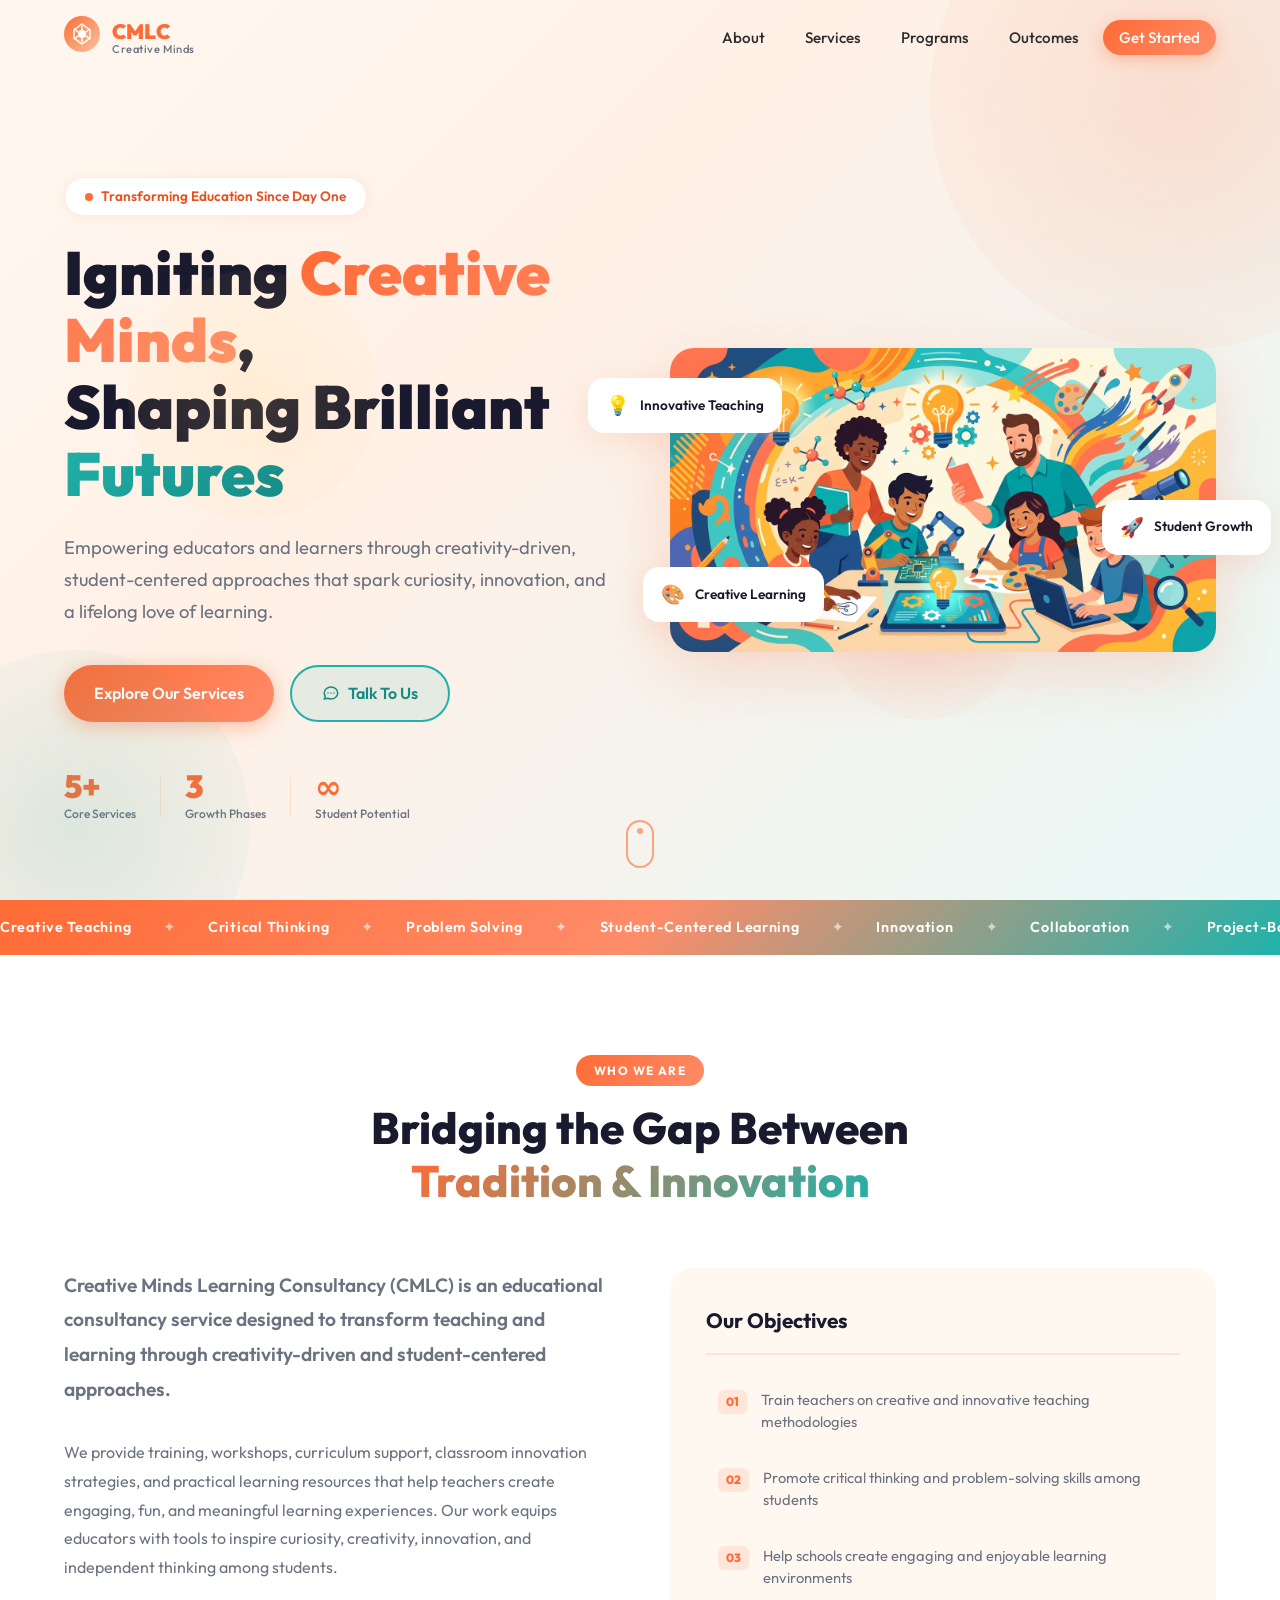
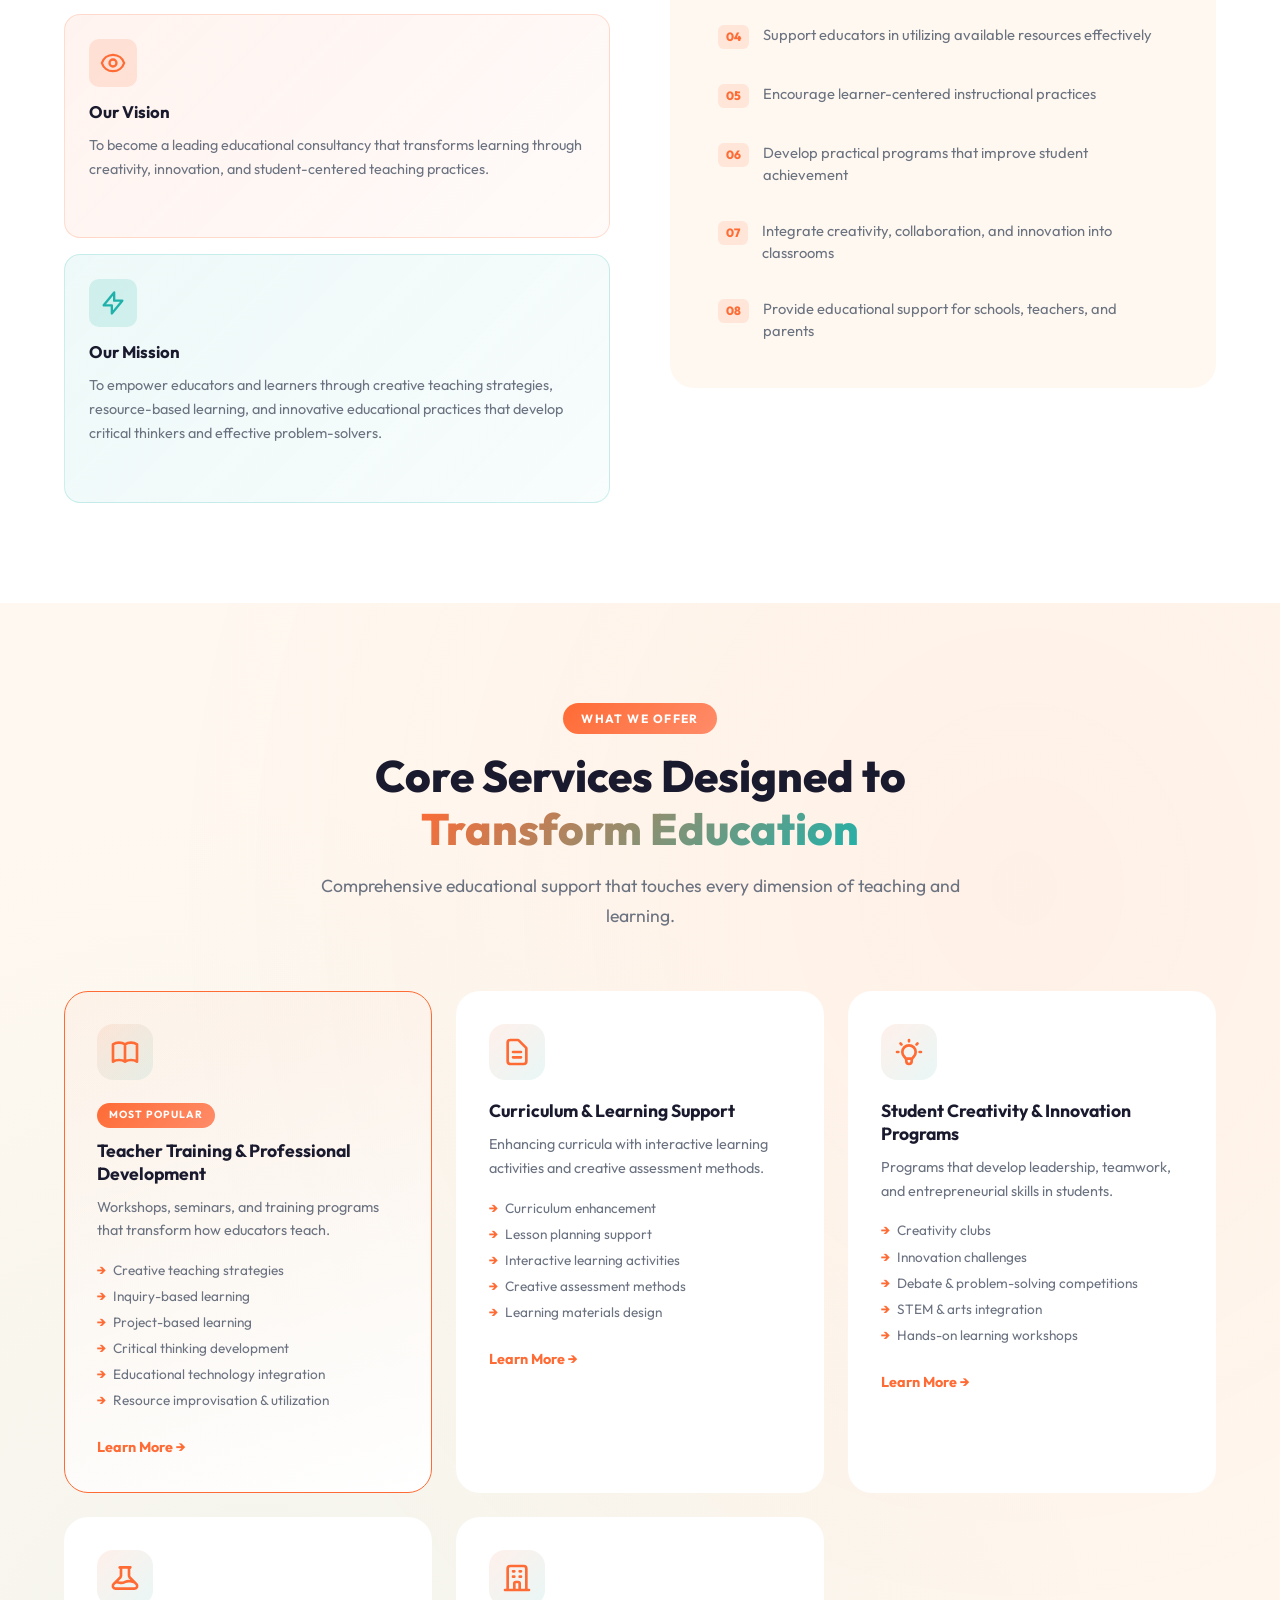
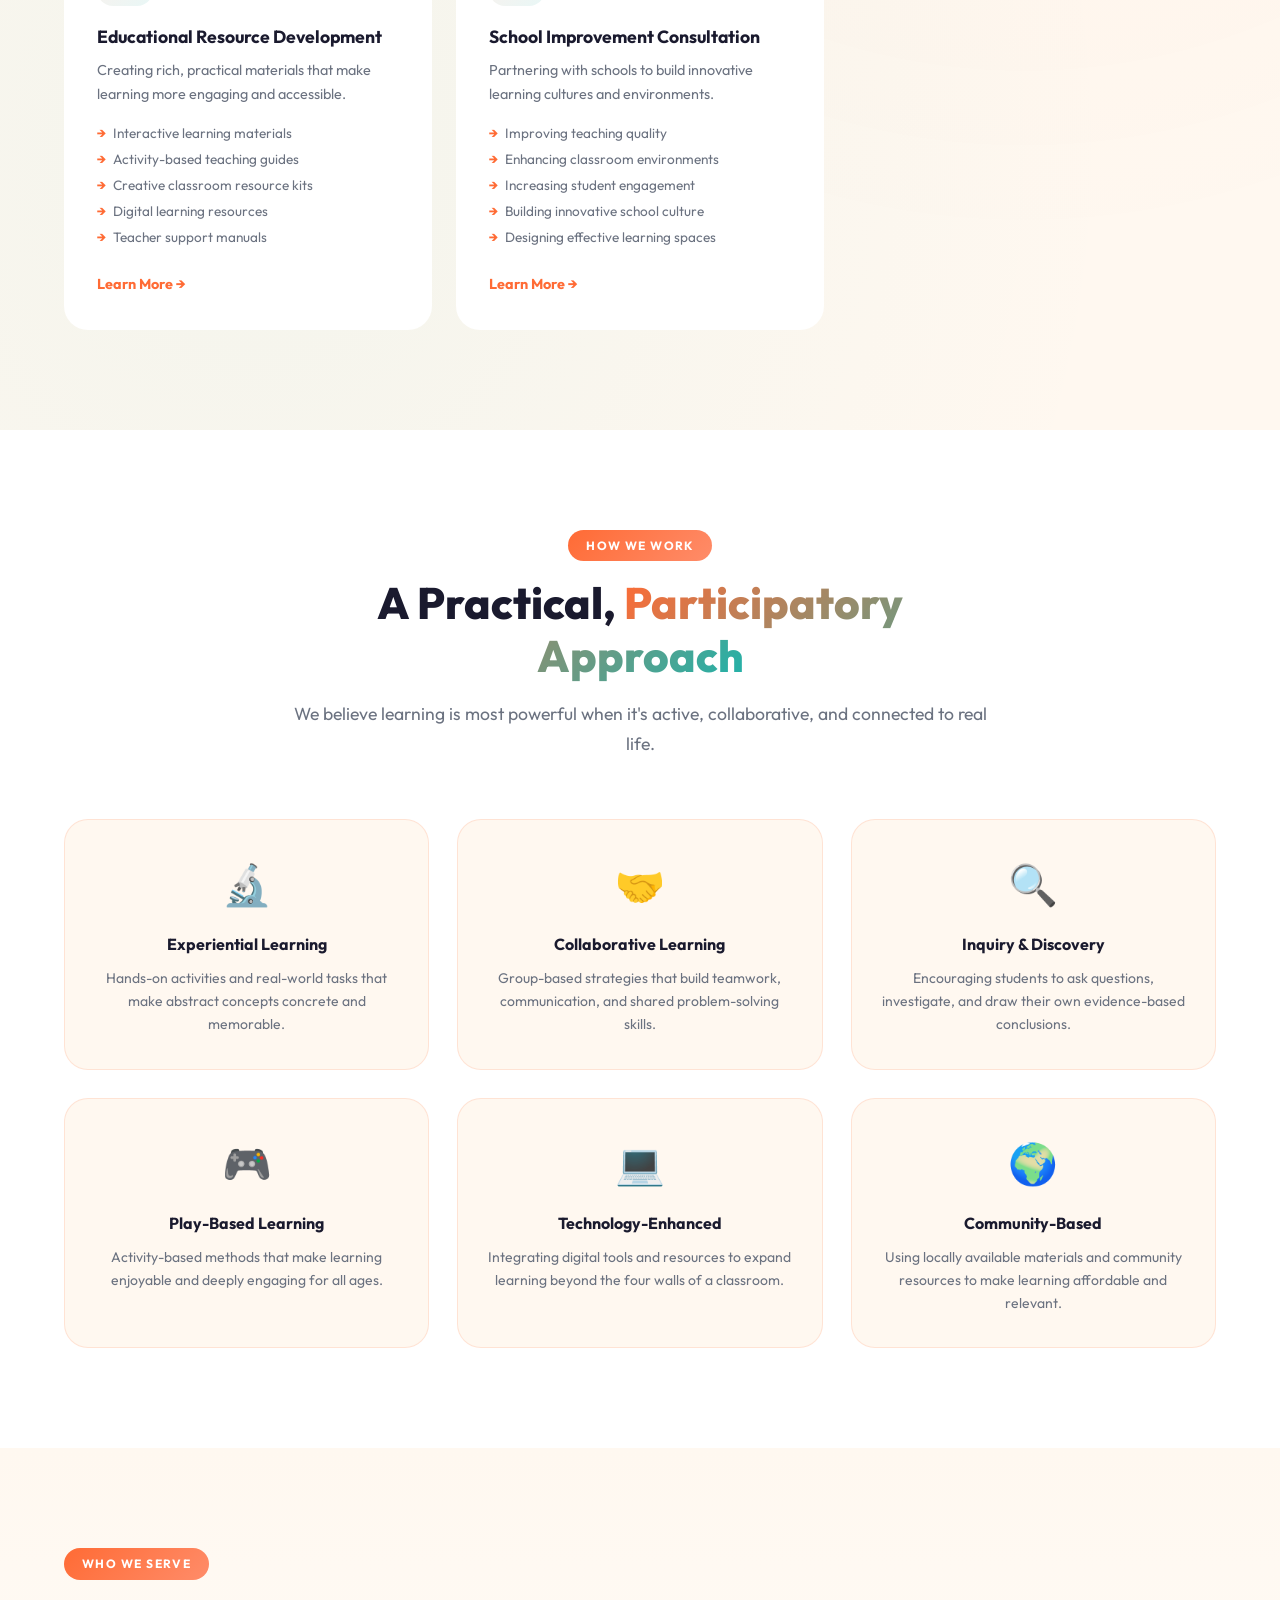
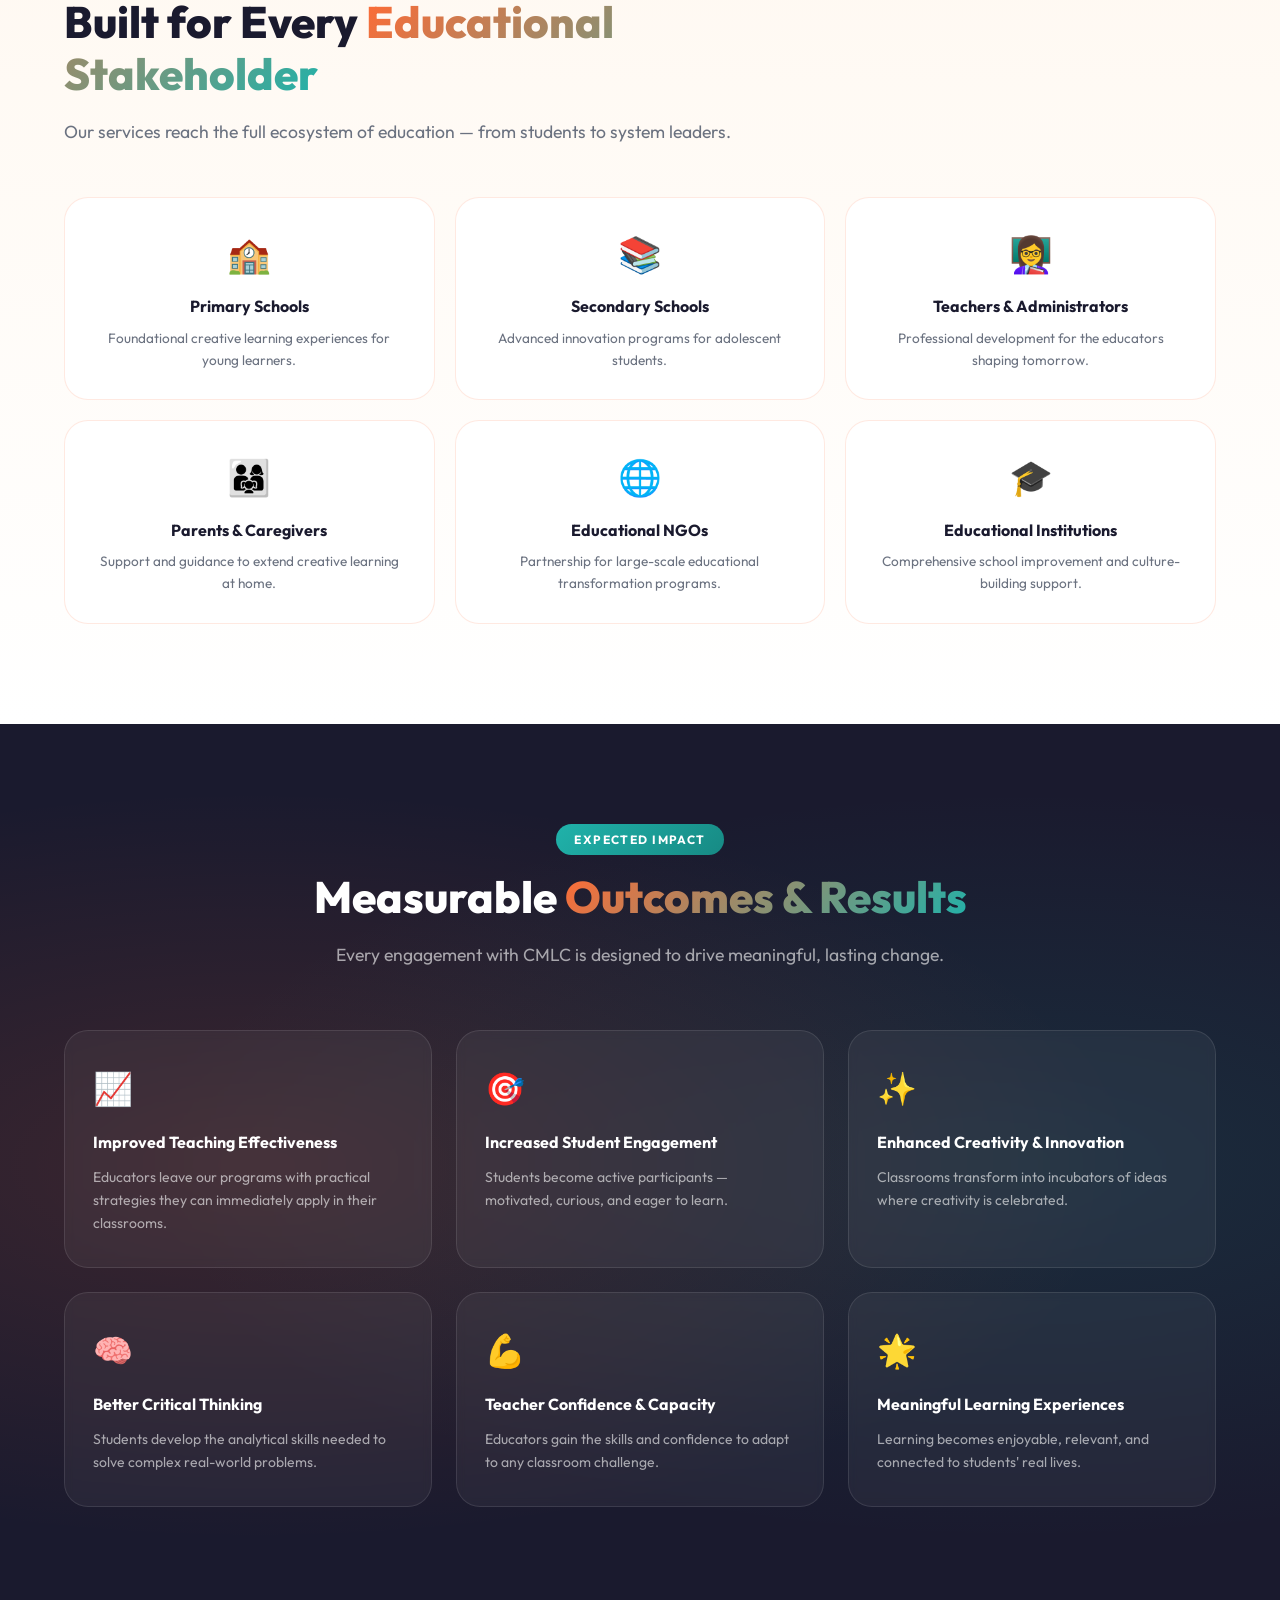
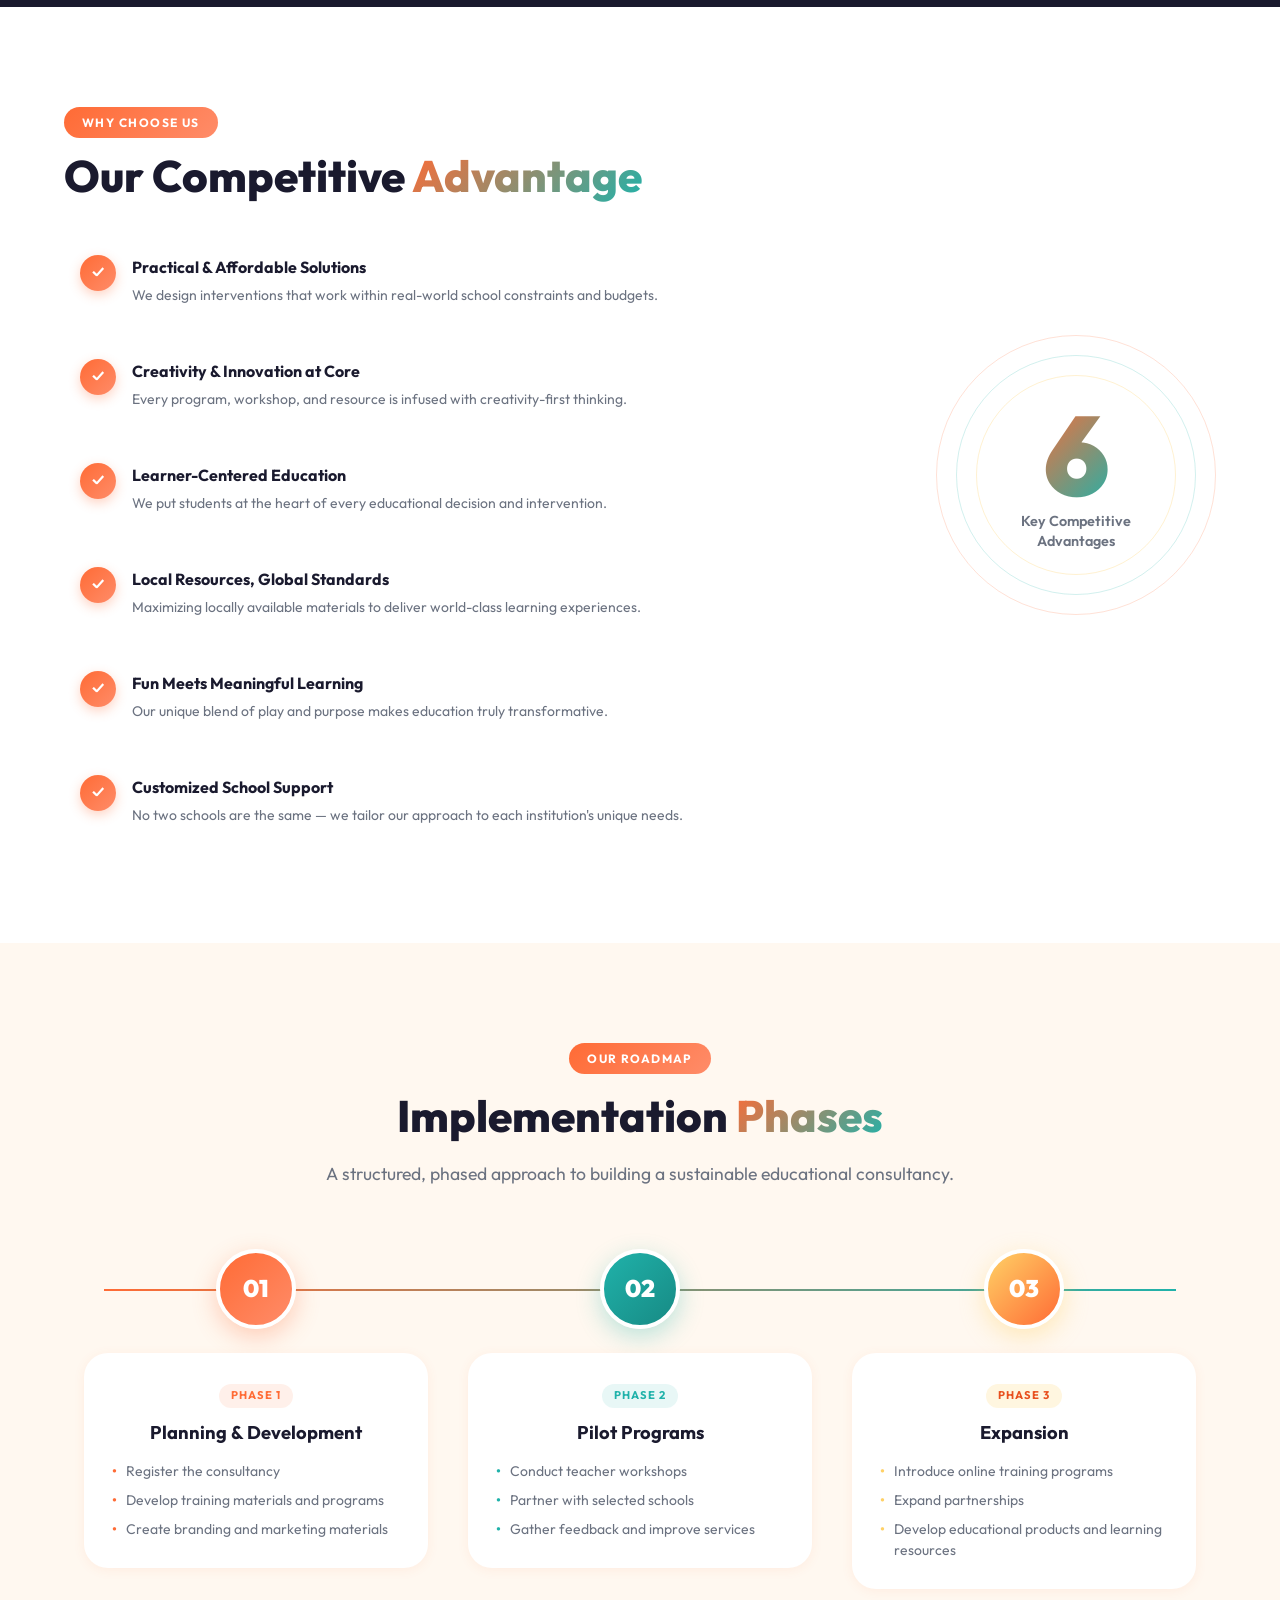
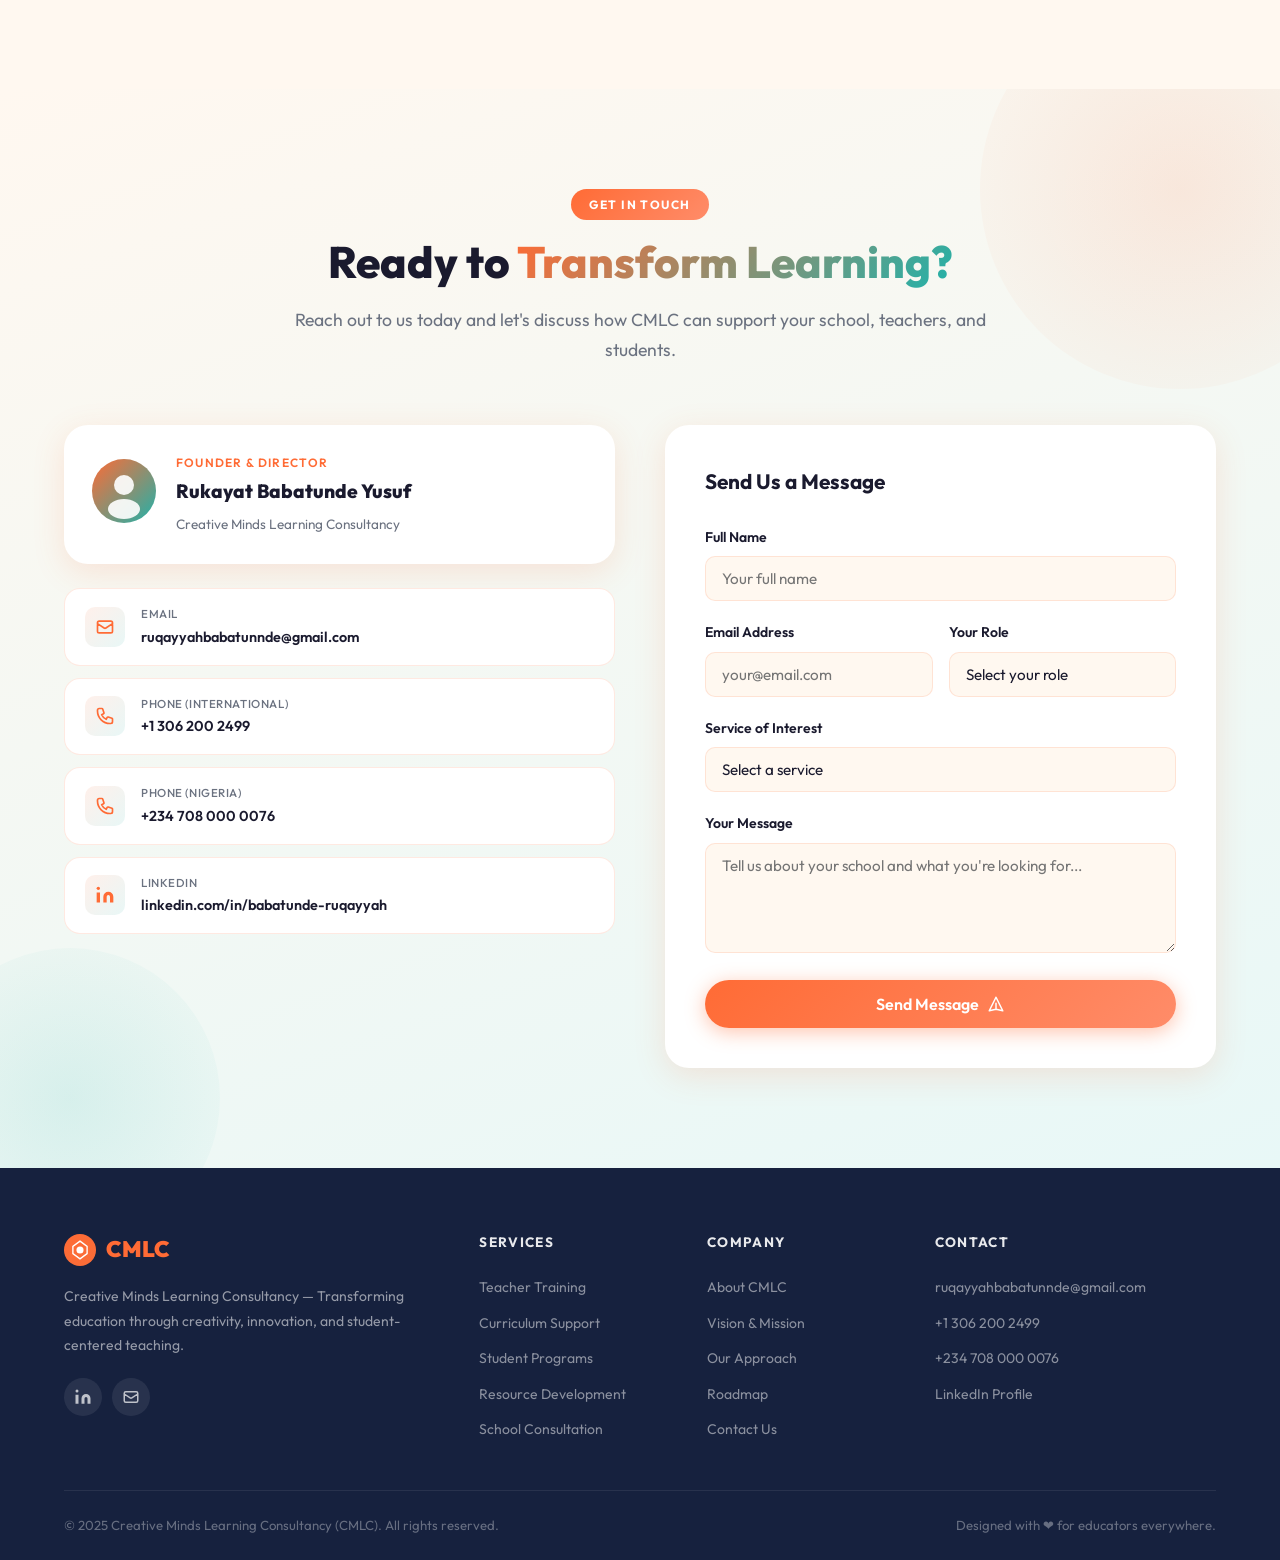
==== index.html @ 27700c98 "Initial commit: Creative Minds Learning Consultancy (CMLC) website - Full responsive HTML/CSS/JS web" ====
<!DOCTYPE html>
<html lang="en">
<head>
  <meta charset="UTF-8" />
  <meta name="viewport" content="width=device-width, initial-scale=1.0" />
  <title>Creative Minds Learning Consultancy | Transforming Education Through Creativity</title>
  <meta name="description" content="Creative Minds Learning Consultancy (CMLC) empowers educators and learners through creative teaching strategies, resource-based learning, and innovative educational practices." />
  <link rel="preconnect" href="https://fonts.googleapis.com" />
  <link rel="preconnect" href="https://fonts.gstatic.com" crossorigin />
  <link href="https://fonts.googleapis.com/css2?family=Outfit:wght@300;400;500;600;700;800;900&family=Playfair+Display:ital,wght@0,700;1,700&display=swap" rel="stylesheet" />
  <link rel="stylesheet" href="style.css" />
</head>
<body>

  <!-- ── NAVBAR ── -->
  <nav class="navbar" id="navbar">
    <div class="nav-container">
      <a href="#home" class="nav-logo" id="nav-logo-link">
        <div class="logo-icon">
          <svg width="36" height="36" viewBox="0 0 36 36" fill="none" xmlns="http://www.w3.org/2000/svg">
            <circle cx="18" cy="18" r="18" fill="url(#logoGrad)"/>
            <path d="M18 8 L26 14 L26 22 L18 28 L10 22 L10 14 Z" fill="none" stroke="white" stroke-width="1.5"/>
            <circle cx="18" cy="18" r="4" fill="white"/>
            <path d="M18 14 L18 10" stroke="white" stroke-width="1.5" stroke-linecap="round"/>
            <path d="M22 16 L25.5 13" stroke="white" stroke-width="1.5" stroke-linecap="round"/>
            <path d="M22 20 L25.5 23" stroke="white" stroke-width="1.5" stroke-linecap="round"/>
            <path d="M18 22 L18 26" stroke="white" stroke-width="1.5" stroke-linecap="round"/>
            <path d="M14 20 L10.5 23" stroke="white" stroke-width="1.5" stroke-linecap="round"/>
            <path d="M14 16 L10.5 13" stroke="white" stroke-width="1.5" stroke-linecap="round"/>
            <defs>
              <linearGradient id="logoGrad" x1="0" y1="0" x2="36" y2="36" gradientUnits="userSpaceOnUse">
                <stop stop-color="#FF6B35"/>
                <stop offset="1" stop-color="#F7C59F"/>
              </linearGradient>
            </defs>
          </svg>
        </div>
        <div class="logo-text">
          <span class="logo-main">CMLC</span>
          <span class="logo-sub">Creative Minds</span>
        </div>
      </a>
      <ul class="nav-links" id="nav-links">
        <li><a href="#about" class="nav-link">About</a></li>
        <li><a href="#services" class="nav-link">Services</a></li>
        <li><a href="#programs" class="nav-link">Programs</a></li>
        <li><a href="#outcomes" class="nav-link">Outcomes</a></li>
        <li><a href="#contact" class="nav-link nav-cta">Get Started</a></li>
      </ul>
      <button class="hamburger" id="hamburger" aria-label="Toggle menu">
        <span></span><span></span><span></span>
      </button>
    </div>
  </nav>

  <!-- ── HERO ── -->
  <section class="hero" id="home">
    <div class="hero-bg-shapes">
      <div class="shape shape-1"></div>
      <div class="shape shape-2"></div>
      <div class="shape shape-3"></div>
      <div class="shape shape-4"></div>
    </div>
    <div class="hero-container">
      <div class="hero-content">
        <div class="hero-badge" id="hero-badge">
          <span class="badge-dot"></span>
          Transforming Education Since Day One
        </div>
        <h1 class="hero-title">
          Igniting <em>Creative Minds</em>,<br/>Shaping Brilliant <span class="highlight">Futures</span>
        </h1>
        <p class="hero-subtitle">
          Empowering educators and learners through creativity-driven, student-centered approaches that spark curiosity, innovation, and a lifelong love of learning.
        </p>
        <div class="hero-actions">
          <a href="#services" class="btn btn-primary" id="hero-cta-primary">Explore Our Services</a>
          <a href="#contact" class="btn btn-secondary" id="hero-cta-secondary">
            <svg width="18" height="18" fill="none" viewBox="0 0 24 24" stroke="currentColor"><path stroke-linecap="round" stroke-linejoin="round" stroke-width="2" d="M8 12h.01M12 12h.01M16 12h.01M21 12c0 4.418-4.03 8-9 8a9.863 9.863 0 01-4.255-.949L3 20l1.395-3.72C3.512 15.042 3 13.574 3 12c0-4.418 4.03-8 9-8s9 3.582 9 8z"/></svg>
            Talk To Us
          </a>
        </div>
        <div class="hero-stats">
          <div class="stat">
            <span class="stat-number">5+</span>
            <span class="stat-label">Core Services</span>
          </div>
          <div class="stat-divider"></div>
          <div class="stat">
            <span class="stat-number">3</span>
            <span class="stat-label">Growth Phases</span>
          </div>
          <div class="stat-divider"></div>
          <div class="stat">
            <span class="stat-number">∞</span>
            <span class="stat-label">Student Potential</span>
          </div>
        </div>
      </div>
      <div class="hero-visual">
        <div class="hero-img-wrapper">
          <img src="hero.jpg" alt="Students and teachers collaborating creatively" class="hero-img" id="hero-illustration" />
          <div class="hero-card card-1">
            <span class="card-icon">💡</span>
            <span>Innovative Teaching</span>
          </div>
          <div class="hero-card card-2">
            <span class="card-icon">🚀</span>
            <span>Student Growth</span>
          </div>
          <div class="hero-card card-3">
            <span class="card-icon">🎨</span>
            <span>Creative Learning</span>
          </div>
        </div>
      </div>
    </div>
    <div class="scroll-indicator">
      <div class="scroll-dot"></div>
    </div>
  </section>

  <!-- ── MARQUEE ── -->
  <div class="marquee-strip" aria-hidden="true">
    <div class="marquee-track">
      <span>Creative Teaching</span><span class="sep">✦</span>
      <span>Critical Thinking</span><span class="sep">✦</span>
      <span>Problem Solving</span><span class="sep">✦</span>
      <span>Student-Centered Learning</span><span class="sep">✦</span>
      <span>Innovation</span><span class="sep">✦</span>
      <span>Collaboration</span><span class="sep">✦</span>
      <span>Project-Based Learning</span><span class="sep">✦</span>
      <span>Teacher Empowerment</span><span class="sep">✦</span>
      <span>Creative Teaching</span><span class="sep">✦</span>
      <span>Critical Thinking</span><span class="sep">✦</span>
      <span>Problem Solving</span><span class="sep">✦</span>
      <span>Student-Centered Learning</span><span class="sep">✦</span>
      <span>Innovation</span><span class="sep">✦</span>
      <span>Collaboration</span><span class="sep">✦</span>
      <span>Project-Based Learning</span><span class="sep">✦</span>
      <span>Teacher Empowerment</span><span class="sep">✦</span>
    </div>
  </div>

  <!-- ── ABOUT ── -->
  <section class="about section" id="about">
    <div class="container">
      <div class="section-header">
        <span class="section-tag">Who We Are</span>
        <h2 class="section-title">Bridging the Gap Between <br/><span class="gradient-text">Tradition & Innovation</span></h2>
      </div>
      <div class="about-grid">
        <div class="about-text">
          <p class="about-lead">
            Creative Minds Learning Consultancy (CMLC) is an educational consultancy service designed to transform teaching and learning through creativity-driven and student-centered approaches.
          </p>
          <p>
            We provide training, workshops, curriculum support, classroom innovation strategies, and practical learning resources that help teachers create engaging, fun, and meaningful learning experiences. Our work equips educators with tools to inspire curiosity, creativity, innovation, and independent thinking among students.
          </p>
          <div class="vm-cards">
            <div class="vm-card vision" id="vision-card">
              <div class="vm-icon">
                <svg width="28" height="28" fill="none" viewBox="0 0 24 24" stroke="currentColor"><path stroke-linecap="round" stroke-linejoin="round" stroke-width="2" d="M15 12a3 3 0 11-6 0 3 3 0 016 0z"/><path stroke-linecap="round" stroke-linejoin="round" stroke-width="2" d="M2.458 12C3.732 7.943 7.523 5 12 5c4.478 0 8.268 2.943 9.542 7-1.274 4.057-5.064 7-9.542 7-4.477 0-8.268-2.943-9.542-7z"/></svg>
              </div>
              <h3>Our Vision</h3>
              <p>To become a leading educational consultancy that transforms learning through creativity, innovation, and student-centered teaching practices.</p>
            </div>
            <div class="vm-card mission" id="mission-card">
              <div class="vm-icon">
                <svg width="28" height="28" fill="none" viewBox="0 0 24 24" stroke="currentColor"><path stroke-linecap="round" stroke-linejoin="round" stroke-width="2" d="M13 10V3L4 14h7v7l9-11h-7z"/></svg>
              </div>
              <h3>Our Mission</h3>
              <p>To empower educators and learners through creative teaching strategies, resource-based learning, and innovative educational practices that develop critical thinkers and effective problem-solvers.</p>
            </div>
          </div>
        </div>
        <div class="about-objectives">
          <h3 class="objectives-title">Our Objectives</h3>
          <ul class="objectives-list" id="objectives-list">
            <li><span class="obj-num">01</span><span>Train teachers on creative and innovative teaching methodologies</span></li>
            <li><span class="obj-num">02</span><span>Promote critical thinking and problem-solving skills among students</span></li>
            <li><span class="obj-num">03</span><span>Help schools create engaging and enjoyable learning environments</span></li>
            <li><span class="obj-num">04</span><span>Support educators in utilizing available resources effectively</span></li>
            <li><span class="obj-num">05</span><span>Encourage learner-centered instructional practices</span></li>
            <li><span class="obj-num">06</span><span>Develop practical programs that improve student achievement</span></li>
            <li><span class="obj-num">07</span><span>Integrate creativity, collaboration, and innovation into classrooms</span></li>
            <li><span class="obj-num">08</span><span>Provide educational support for schools, teachers, and parents</span></li>
          </ul>
        </div>
      </div>
    </div>
  </section>

  <!-- ── SERVICES ── -->
  <section class="services section" id="services">
    <div class="services-bg"></div>
    <div class="container">
      <div class="section-header">
        <span class="section-tag">What We Offer</span>
        <h2 class="section-title">Core Services Designed to <br/><span class="gradient-text">Transform Education</span></h2>
        <p class="section-desc">Comprehensive educational support that touches every dimension of teaching and learning.</p>
      </div>
      <div class="services-grid" id="services-grid">

        <div class="service-card featured" id="service-training">
          <div class="service-icon-wrap">
            <svg width="32" height="32" fill="none" viewBox="0 0 24 24" stroke="currentColor"><path stroke-linecap="round" stroke-linejoin="round" stroke-width="2" d="M12 6.253v13m0-13C10.832 5.477 9.246 5 7.5 5S4.168 5.477 3 6.253v13C4.168 18.477 5.754 18 7.5 18s3.332.477 4.5 1.253m0-13C13.168 5.477 14.754 5 16.5 5c1.747 0 3.332.477 4.5 1.253v13C19.832 18.477 18.247 18 16.5 18c-1.746 0-3.332.477-4.5 1.253"/></svg>
          </div>
          <div class="service-tag">Most Popular</div>
          <h3>Teacher Training & Professional Development</h3>
          <p>Workshops, seminars, and training programs that transform how educators teach.</p>
          <ul class="service-list">
            <li>Creative teaching strategies</li>
            <li>Inquiry-based learning</li>
            <li>Project-based learning</li>
            <li>Critical thinking development</li>
            <li>Educational technology integration</li>
            <li>Resource improvisation & utilization</li>
          </ul>
          <a href="#contact" class="service-link">Learn More →</a>
        </div>

        <div class="service-card" id="service-curriculum">
          <div class="service-icon-wrap">
            <svg width="32" height="32" fill="none" viewBox="0 0 24 24" stroke="currentColor"><path stroke-linecap="round" stroke-linejoin="round" stroke-width="2" d="M9 12h6m-6 4h6m2 5H7a2 2 0 01-2-2V5a2 2 0 012-2h5.586a1 1 0 01.707.293l5.414 5.414a1 1 0 01.293.707V19a2 2 0 01-2 2z"/></svg>
          </div>
          <h3>Curriculum & Learning Support</h3>
          <p>Enhancing curricula with interactive learning activities and creative assessment methods.</p>
          <ul class="service-list">
            <li>Curriculum enhancement</li>
            <li>Lesson planning support</li>
            <li>Interactive learning activities</li>
            <li>Creative assessment methods</li>
            <li>Learning materials design</li>
          </ul>
          <a href="#contact" class="service-link">Learn More →</a>
        </div>

        <div class="service-card" id="service-student">
          <div class="service-icon-wrap">
            <svg width="32" height="32" fill="none" viewBox="0 0 24 24" stroke="currentColor"><path stroke-linecap="round" stroke-linejoin="round" stroke-width="2" d="M9.663 17h4.673M12 3v1m6.364 1.636l-.707.707M21 12h-1M4 12H3m3.343-5.657l-.707-.707m2.828 9.9a5 5 0 117.072 0l-.548.547A3.374 3.374 0 0014 18.469V19a2 2 0 11-4 0v-.531c0-.895-.356-1.754-.988-2.386l-.548-.547z"/></svg>
          </div>
          <h3>Student Creativity & Innovation Programs</h3>
          <p>Programs that develop leadership, teamwork, and entrepreneurial skills in students.</p>
          <ul class="service-list">
            <li>Creativity clubs</li>
            <li>Innovation challenges</li>
            <li>Debate & problem-solving competitions</li>
            <li>STEM & arts integration</li>
            <li>Hands-on learning workshops</li>
          </ul>
          <a href="#contact" class="service-link">Learn More →</a>
        </div>

        <div class="service-card" id="service-resources">
          <div class="service-icon-wrap">
            <svg width="32" height="32" fill="none" viewBox="0 0 24 24" stroke="currentColor"><path stroke-linecap="round" stroke-linejoin="round" stroke-width="2" d="M19.428 15.428a2 2 0 00-1.022-.547l-2.387-.477a6 6 0 00-3.86.517l-.318.158a6 6 0 01-3.86.517L6.05 15.21a2 2 0 00-1.806.547M8 4h8l-1 1v5.172a2 2 0 00.586 1.414l5 5c1.26 1.26.367 3.414-1.415 3.414H4.828c-1.782 0-2.674-2.154-1.414-3.414l5-5A2 2 0 009 10.172V5L8 4z"/></svg>
          </div>
          <h3>Educational Resource Development</h3>
          <p>Creating rich, practical materials that make learning more engaging and accessible.</p>
          <ul class="service-list">
            <li>Interactive learning materials</li>
            <li>Activity-based teaching guides</li>
            <li>Creative classroom resource kits</li>
            <li>Digital learning resources</li>
            <li>Teacher support manuals</li>
          </ul>
          <a href="#contact" class="service-link">Learn More →</a>
        </div>

        <div class="service-card" id="service-school">
          <div class="service-icon-wrap">
            <svg width="32" height="32" fill="none" viewBox="0 0 24 24" stroke="currentColor"><path stroke-linecap="round" stroke-linejoin="round" stroke-width="2" d="M19 21V5a2 2 0 00-2-2H7a2 2 0 00-2 2v16m14 0h2m-2 0h-5m-9 0H3m2 0h5M9 7h1m-1 4h1m4-4h1m-1 4h1m-5 10v-5a1 1 0 011-1h2a1 1 0 011 1v5m-4 0h4"/></svg>
          </div>
          <h3>School Improvement Consultation</h3>
          <p>Partnering with schools to build innovative learning cultures and environments.</p>
          <ul class="service-list">
            <li>Improving teaching quality</li>
            <li>Enhancing classroom environments</li>
            <li>Increasing student engagement</li>
            <li>Building innovative school culture</li>
            <li>Designing effective learning spaces</li>
          </ul>
          <a href="#contact" class="service-link">Learn More →</a>
        </div>

      </div>
    </div>
  </section>

  <!-- ── APPROACH ── -->
  <section class="approach section" id="programs">
    <div class="container">
      <div class="section-header">
        <span class="section-tag">How We Work</span>
        <h2 class="section-title">A Practical, <span class="gradient-text">Participatory Approach</span></h2>
        <p class="section-desc">We believe learning is most powerful when it's active, collaborative, and connected to real life.</p>
      </div>
      <div class="approach-grid" id="approach-grid">
        <div class="approach-item" id="approach-experiential">
          <div class="approach-icon">🔬</div>
          <h4>Experiential Learning</h4>
          <p>Hands-on activities and real-world tasks that make abstract concepts concrete and memorable.</p>
        </div>
        <div class="approach-item" id="approach-collaborative">
          <div class="approach-icon">🤝</div>
          <h4>Collaborative Learning</h4>
          <p>Group-based strategies that build teamwork, communication, and shared problem-solving skills.</p>
        </div>
        <div class="approach-item" id="approach-inquiry">
          <div class="approach-icon">🔍</div>
          <h4>Inquiry & Discovery</h4>
          <p>Encouraging students to ask questions, investigate, and draw their own evidence-based conclusions.</p>
        </div>
        <div class="approach-item" id="approach-play">
          <div class="approach-icon">🎮</div>
          <h4>Play-Based Learning</h4>
          <p>Activity-based methods that make learning enjoyable and deeply engaging for all ages.</p>
        </div>
        <div class="approach-item" id="approach-tech">
          <div class="approach-icon">💻</div>
          <h4>Technology-Enhanced</h4>
          <p>Integrating digital tools and resources to expand learning beyond the four walls of a classroom.</p>
        </div>
        <div class="approach-item" id="approach-community">
          <div class="approach-icon">🌍</div>
          <h4>Community-Based</h4>
          <p>Using locally available materials and community resources to make learning affordable and relevant.</p>
        </div>
      </div>
    </div>
  </section>

  <!-- ── TARGET AUDIENCE ── -->
  <section class="audience section" id="audience">
    <div class="container">
      <div class="audience-inner">
        <div class="section-header left-align">
          <span class="section-tag">Who We Serve</span>
          <h2 class="section-title">Built for Every <span class="gradient-text">Educational Stakeholder</span></h2>
          <p class="section-desc">Our services reach the full ecosystem of education — from students to system leaders.</p>
        </div>
        <div class="audience-cards" id="audience-cards">
          <div class="audience-card" id="aud-primary">
            <span class="aud-icon">🏫</span>
            <h4>Primary Schools</h4>
            <p>Foundational creative learning experiences for young learners.</p>
          </div>
          <div class="audience-card" id="aud-secondary">
            <span class="aud-icon">📚</span>
            <h4>Secondary Schools</h4>
            <p>Advanced innovation programs for adolescent students.</p>
          </div>
          <div class="audience-card" id="aud-teachers">
            <span class="aud-icon">👩‍🏫</span>
            <h4>Teachers & Administrators</h4>
            <p>Professional development for the educators shaping tomorrow.</p>
          </div>
          <div class="audience-card" id="aud-parents">
            <span class="aud-icon">👨‍👩‍👧</span>
            <h4>Parents & Caregivers</h4>
            <p>Support and guidance to extend creative learning at home.</p>
          </div>
          <div class="audience-card" id="aud-ngos">
            <span class="aud-icon">🌐</span>
            <h4>Educational NGOs</h4>
            <p>Partnership for large-scale educational transformation programs.</p>
          </div>
          <div class="audience-card" id="aud-institutions">
            <span class="aud-icon">🎓</span>
            <h4>Educational Institutions</h4>
            <p>Comprehensive school improvement and culture-building support.</p>
          </div>
        </div>
      </div>
    </div>
  </section>

  <!-- ── OUTCOMES ── -->
  <section class="outcomes section" id="outcomes">
    <div class="outcomes-bg"></div>
    <div class="container">
      <div class="section-header">
        <span class="section-tag">Expected Impact</span>
        <h2 class="section-title">Measurable <span class="gradient-text">Outcomes & Results</span></h2>
        <p class="section-desc">Every engagement with CMLC is designed to drive meaningful, lasting change.</p>
      </div>
      <div class="outcomes-grid" id="outcomes-grid">
        <div class="outcome-item" id="outcome-1">
          <div class="outcome-icon">📈</div>
          <h4>Improved Teaching Effectiveness</h4>
          <p>Educators leave our programs with practical strategies they can immediately apply in their classrooms.</p>
        </div>
        <div class="outcome-item" id="outcome-2">
          <div class="outcome-icon">🎯</div>
          <h4>Increased Student Engagement</h4>
          <p>Students become active participants — motivated, curious, and eager to learn.</p>
        </div>
        <div class="outcome-item" id="outcome-3">
          <div class="outcome-icon">✨</div>
          <h4>Enhanced Creativity & Innovation</h4>
          <p>Classrooms transform into incubators of ideas where creativity is celebrated.</p>
        </div>
        <div class="outcome-item" id="outcome-4">
          <div class="outcome-icon">🧠</div>
          <h4>Better Critical Thinking</h4>
          <p>Students develop the analytical skills needed to solve complex real-world problems.</p>
        </div>
        <div class="outcome-item" id="outcome-5">
          <div class="outcome-icon">💪</div>
          <h4>Teacher Confidence & Capacity</h4>
          <p>Educators gain the skills and confidence to adapt to any classroom challenge.</p>
        </div>
        <div class="outcome-item" id="outcome-6">
          <div class="outcome-icon">🌟</div>
          <h4>Meaningful Learning Experiences</h4>
          <p>Learning becomes enjoyable, relevant, and connected to students' real lives.</p>
        </div>
      </div>
    </div>
  </section>

  <!-- ── WHY CMLC ── -->
  <section class="why section" id="why">
    <div class="container">
      <div class="why-inner">
        <div class="why-content">
          <span class="section-tag">Why Choose Us</span>
          <h2 class="section-title">Our Competitive <span class="gradient-text">Advantage</span></h2>
          <div class="why-list" id="why-list">
            <div class="why-item" id="why-1">
              <div class="why-check">✓</div>
              <div>
                <h4>Practical & Affordable Solutions</h4>
                <p>We design interventions that work within real-world school constraints and budgets.</p>
              </div>
            </div>
            <div class="why-item" id="why-2">
              <div class="why-check">✓</div>
              <div>
                <h4>Creativity & Innovation at Core</h4>
                <p>Every program, workshop, and resource is infused with creativity-first thinking.</p>
              </div>
            </div>
            <div class="why-item" id="why-3">
              <div class="why-check">✓</div>
              <div>
                <h4>Learner-Centered Education</h4>
                <p>We put students at the heart of every educational decision and intervention.</p>
              </div>
            </div>
            <div class="why-item" id="why-4">
              <div class="why-check">✓</div>
              <div>
                <h4>Local Resources, Global Standards</h4>
                <p>Maximizing locally available materials to deliver world-class learning experiences.</p>
              </div>
            </div>
            <div class="why-item" id="why-5">
              <div class="why-check">✓</div>
              <div>
                <h4>Fun Meets Meaningful Learning</h4>
                <p>Our unique blend of play and purpose makes education truly transformative.</p>
              </div>
            </div>
            <div class="why-item" id="why-6">
              <div class="why-check">✓</div>
              <div>
                <h4>Customized School Support</h4>
                <p>No two schools are the same — we tailor our approach to each institution's unique needs.</p>
              </div>
            </div>
          </div>
        </div>
        <div class="why-visual" id="why-visual">
          <div class="why-big-number">6</div>
          <p class="why-big-label">Key Competitive<br/>Advantages</p>
          <div class="why-rings">
            <div class="ring ring-1"></div>
            <div class="ring ring-2"></div>
            <div class="ring ring-3"></div>
          </div>
        </div>
      </div>
    </div>
  </section>

  <!-- ── IMPLEMENTATION PLAN ── -->
  <section class="phases section" id="phases">
    <div class="container">
      <div class="section-header">
        <span class="section-tag">Our Roadmap</span>
        <h2 class="section-title">Implementation <span class="gradient-text">Phases</span></h2>
        <p class="section-desc">A structured, phased approach to building a sustainable educational consultancy.</p>
      </div>
      <div class="phases-timeline" id="phases-timeline">
        <div class="phase" id="phase-1">
          <div class="phase-marker">
            <span class="phase-num">01</span>
          </div>
          <div class="phase-content">
            <div class="phase-tag">Phase 1</div>
            <h3>Planning & Development</h3>
            <ul>
              <li>Register the consultancy</li>
              <li>Develop training materials and programs</li>
              <li>Create branding and marketing materials</li>
            </ul>
          </div>
        </div>
        <div class="phase" id="phase-2">
          <div class="phase-marker">
            <span class="phase-num">02</span>
          </div>
          <div class="phase-content">
            <div class="phase-tag">Phase 2</div>
            <h3>Pilot Programs</h3>
            <ul>
              <li>Conduct teacher workshops</li>
              <li>Partner with selected schools</li>
              <li>Gather feedback and improve services</li>
            </ul>
          </div>
        </div>
        <div class="phase" id="phase-3">
          <div class="phase-marker">
            <span class="phase-num">03</span>
          </div>
          <div class="phase-content">
            <div class="phase-tag">Phase 3</div>
            <h3>Expansion</h3>
            <ul>
              <li>Introduce online training programs</li>
              <li>Expand partnerships</li>
              <li>Develop educational products and learning resources</li>
            </ul>
          </div>
        </div>
      </div>
    </div>
  </section>

  <!-- ── CONTACT ── -->
  <section class="contact section" id="contact">
    <div class="contact-bg-shapes">
      <div class="cshape cshape-1"></div>
      <div class="cshape cshape-2"></div>
    </div>
    <div class="container">
      <div class="section-header">
        <span class="section-tag">Get In Touch</span>
        <h2 class="section-title">Ready to <span class="gradient-text">Transform Learning?</span></h2>
        <p class="section-desc">Reach out to us today and let's discuss how CMLC can support your school, teachers, and students.</p>
      </div>
      <div class="contact-grid">
        <div class="contact-info" id="contact-info">
          <div class="founder-card" id="founder-card">
            <div class="founder-avatar">
              <svg width="64" height="64" viewBox="0 0 64 64" fill="none" xmlns="http://www.w3.org/2000/svg">
                <circle cx="32" cy="32" r="32" fill="url(#avatarGrad)"/>
                <circle cx="32" cy="26" r="10" fill="white" fill-opacity="0.9"/>
                <ellipse cx="32" cy="50" rx="16" ry="10" fill="white" fill-opacity="0.9"/>
                <defs>
                  <linearGradient id="avatarGrad" x1="0" y1="0" x2="64" y2="64" gradientUnits="userSpaceOnUse">
                    <stop stop-color="#FF6B35"/>
                    <stop offset="1" stop-color="#20B2AA"/>
                  </linearGradient>
                </defs>
              </svg>
            </div>
            <div class="founder-info">
              <span class="founder-role">Founder & Director</span>
              <h3 class="founder-name">Rukayat Babatunde Yusuf</h3>
              <span class="founder-org">Creative Minds Learning Consultancy</span>
            </div>
          </div>
          <div class="contact-details" id="contact-details">
            <a href="mailto:ruqayyahbabatunnde@gmail.com" class="contact-item" id="contact-email">
              <div class="contact-item-icon">
                <svg width="20" height="20" fill="none" viewBox="0 0 24 24" stroke="currentColor"><path stroke-linecap="round" stroke-linejoin="round" stroke-width="2" d="M3 8l7.89 5.26a2 2 0 002.22 0L21 8M5 19h14a2 2 0 002-2V7a2 2 0 00-2-2H5a2 2 0 00-2 2v10a2 2 0 002 2z"/></svg>
              </div>
              <div>
                <span class="contact-label">Email</span>
                <span class="contact-value">ruqayyahbabatunnde@gmail.com</span>
              </div>
            </a>
            <a href="tel:+13062002499" class="contact-item" id="contact-phone-1">
              <div class="contact-item-icon">
                <svg width="20" height="20" fill="none" viewBox="0 0 24 24" stroke="currentColor"><path stroke-linecap="round" stroke-linejoin="round" stroke-width="2" d="M3 5a2 2 0 012-2h3.28a1 1 0 01.948.684l1.498 4.493a1 1 0 01-.502 1.21l-2.257 1.13a11.042 11.042 0 005.516 5.516l1.13-2.257a1 1 0 011.21-.502l4.493 1.498a1 1 0 01.684.949V19a2 2 0 01-2 2h-1C9.716 21 3 14.284 3 6V5z"/></svg>
              </div>
              <div>
                <span class="contact-label">Phone (International)</span>
                <span class="contact-value">+1 306 200 2499</span>
              </div>
            </a>
            <a href="tel:+2347080000076" class="contact-item" id="contact-phone-2">
              <div class="contact-item-icon">
                <svg width="20" height="20" fill="none" viewBox="0 0 24 24" stroke="currentColor"><path stroke-linecap="round" stroke-linejoin="round" stroke-width="2" d="M3 5a2 2 0 012-2h3.28a1 1 0 01.948.684l1.498 4.493a1 1 0 01-.502 1.21l-2.257 1.13a11.042 11.042 0 005.516 5.516l1.13-2.257a1 1 0 011.21-.502l4.493 1.498a1 1 0 01.684.949V19a2 2 0 01-2 2h-1C9.716 21 3 14.284 3 6V5z"/></svg>
              </div>
              <div>
                <span class="contact-label">Phone (Nigeria)</span>
                <span class="contact-value">+234 708 000 0076</span>
              </div>
            </a>
            <a href="https://linkedin.com/in/babatunde-ruqayyah" target="_blank" rel="noopener noreferrer" class="contact-item" id="contact-linkedin">
              <div class="contact-item-icon">
                <svg width="20" height="20" viewBox="0 0 24 24" fill="currentColor"><path d="M16 8a6 6 0 016 6v7h-4v-7a2 2 0 00-2-2 2 2 0 00-2 2v7h-4v-7a6 6 0 016-6zM2 9h4v12H2z"/><circle cx="4" cy="4" r="2"/></svg>
              </div>
              <div>
                <span class="contact-label">LinkedIn</span>
                <span class="contact-value">linkedin.com/in/babatunde-ruqayyah</span>
              </div>
            </a>
          </div>
        </div>
        <form class="contact-form" id="contact-form" onsubmit="handleFormSubmit(event)">
          <h3>Send Us a Message</h3>
          <div class="form-group">
            <label for="name">Full Name</label>
            <input type="text" id="name" name="name" placeholder="Your full name" required />
          </div>
          <div class="form-row">
            <div class="form-group">
              <label for="email">Email Address</label>
              <input type="email" id="email" name="email" placeholder="your@email.com" required />
            </div>
            <div class="form-group">
              <label for="role">Your Role</label>
              <select id="role" name="role">
                <option value="">Select your role</option>
                <option value="teacher">Teacher</option>
                <option value="principal">School Principal</option>
                <option value="admin">School Administrator</option>
                <option value="parent">Parent/Caregiver</option>
                <option value="ngo">NGO Representative</option>
                <option value="other">Other</option>
              </select>
            </div>
          </div>
          <div class="form-group">
            <label for="service">Service of Interest</label>
            <select id="service" name="service">
              <option value="">Select a service</option>
              <option value="training">Teacher Training & Professional Development</option>
              <option value="curriculum">Curriculum & Learning Support</option>
              <option value="student-programs">Student Creativity & Innovation Programs</option>
              <option value="resources">Educational Resource Development</option>
              <option value="school">School Improvement Consultation</option>
            </select>
          </div>
          <div class="form-group">
            <label for="message">Your Message</label>
            <textarea id="message" name="message" rows="4" placeholder="Tell us about your school and what you're looking for..." required></textarea>
          </div>
          <button type="submit" class="btn btn-primary btn-full" id="form-submit-btn">
            <span class="btn-text">Send Message</span>
            <svg width="18" height="18" fill="none" viewBox="0 0 24 24" stroke="currentColor"><path stroke-linecap="round" stroke-linejoin="round" stroke-width="2" d="M12 19l9 2-9-18-9 18 9-2zm0 0v-8"/></svg>
          </button>
          <div class="form-success" id="form-success">
            <span>🎉</span> Thank you! We'll be in touch very soon.
          </div>
        </form>
      </div>
    </div>
  </section>

  <!-- ── FOOTER ── -->
  <footer class="footer">
    <div class="container">
      <div class="footer-grid">
        <div class="footer-brand">
          <div class="footer-logo">
            <svg width="32" height="32" viewBox="0 0 36 36" fill="none" xmlns="http://www.w3.org/2000/svg">
              <circle cx="18" cy="18" r="18" fill="url(#footerLogoGrad)"/>
              <path d="M18 8 L26 14 L26 22 L18 28 L10 22 L10 14 Z" fill="none" stroke="white" stroke-width="1.5"/>
              <circle cx="18" cy="18" r="4" fill="white"/>
              <defs><linearGradient id="footerLogoGrad" x1="0" y1="0" x2="36" y2="36"><stop stop-color="#FF6B35"/><stop offset="1" stop-color="#20B2AA"/></linearGradient></defs>
            </svg>
            <span>CMLC</span>
          </div>
          <p>Creative Minds Learning Consultancy — Transforming education through creativity, innovation, and student-centered teaching.</p>
          <div class="footer-social">
            <a href="https://linkedin.com/in/babatunde-ruqayyah" target="_blank" rel="noopener noreferrer" aria-label="LinkedIn" class="social-link" id="footer-linkedin">
              <svg width="18" height="18" viewBox="0 0 24 24" fill="currentColor"><path d="M16 8a6 6 0 016 6v7h-4v-7a2 2 0 00-2-2 2 2 0 00-2 2v7h-4v-7a6 6 0 016-6zM2 9h4v12H2z"/><circle cx="4" cy="4" r="2"/></svg>
            </a>
            <a href="mailto:ruqayyahbabatunnde@gmail.com" aria-label="Email" class="social-link" id="footer-email">
              <svg width="18" height="18" fill="none" viewBox="0 0 24 24" stroke="currentColor"><path stroke-linecap="round" stroke-linejoin="round" stroke-width="2" d="M3 8l7.89 5.26a2 2 0 002.22 0L21 8M5 19h14a2 2 0 002-2V7a2 2 0 00-2-2H5a2 2 0 00-2 2v10a2 2 0 002 2z"/></svg>
            </a>
          </div>
        </div>
        <div class="footer-links-col">
          <h5>Services</h5>
          <ul>
            <li><a href="#services">Teacher Training</a></li>
            <li><a href="#services">Curriculum Support</a></li>
            <li><a href="#services">Student Programs</a></li>
            <li><a href="#services">Resource Development</a></li>
            <li><a href="#services">School Consultation</a></li>
          </ul>
        </div>
        <div class="footer-links-col">
          <h5>Company</h5>
          <ul>
            <li><a href="#about">About CMLC</a></li>
            <li><a href="#about">Vision & Mission</a></li>
            <li><a href="#programs">Our Approach</a></li>
            <li><a href="#phases">Roadmap</a></li>
            <li><a href="#contact">Contact Us</a></li>
          </ul>
        </div>
        <div class="footer-links-col">
          <h5>Contact</h5>
          <ul>
            <li><a href="mailto:ruqayyahbabatunnde@gmail.com">ruqayyahbabatunnde@gmail.com</a></li>
            <li><a href="tel:+13062002499">+1 306 200 2499</a></li>
            <li><a href="tel:+2347080000076">+234 708 000 0076</a></li>
            <li><a href="https://linkedin.com/in/babatunde-ruqayyah" target="_blank" rel="noopener noreferrer">LinkedIn Profile</a></li>
          </ul>
        </div>
      </div>
      <div class="footer-bottom">
        <p>© 2025 Creative Minds Learning Consultancy (CMLC). All rights reserved.</p>
        <p>Designed with ❤️ for educators everywhere.</p>
      </div>
    </div>
  </footer>

  <script src="script.js"></script>
</body>
</html>
---- style.css ----
/* ─────────────────────────────────────────────
   CMLC Website — style.css
   Palette: Warm & Energetic
   Oranges · Yellows · Teals · Coral · Cream
───────────────────────────────────────────── */

/* ── TOKENS ── */
:root {
  --orange:      #FF6B35;
  --orange-dark: #E8501E;
  --orange-light:#FFA07A;
  --yellow:      #FFD166;
  --yellow-light:#FFF0B3;
  --teal:        #20B2AA;
  --teal-dark:   #178a84;
  --teal-light:  #7CE8E4;
  --coral:       #FF8C69;
  --cream:       #FFF8F0;
  --white:       #FFFFFF;
  --dark:        #1A1A2E;
  --dark-2:      #16213E;
  --text-main:   #2D2D2D;
  --text-muted:  #6B7280;
  --border:      rgba(255, 107, 53, 0.15);

  --font:        'Outfit', system-ui, sans-serif;
  --font-serif:  'Playfair Display', Georgia, serif;

  --radius:      16px;
  --radius-sm:   10px;
  --radius-lg:   24px;

  --shadow-sm:   0 2px 12px rgba(255, 107, 53, 0.08);
  --shadow-md:   0 8px 32px rgba(255, 107, 53, 0.15);
  --shadow-lg:   0 20px 60px rgba(255, 107, 53, 0.2);

  --transition:  0.3s cubic-bezier(0.4, 0, 0.2, 1);
  --spring:      0.5s cubic-bezier(0.34, 1.56, 0.64, 1);
}

/* ── RESET ── */
*, *::before, *::after { box-sizing: border-box; margin: 0; padding: 0; }
html { scroll-behavior: smooth; font-size: 16px; }
body {
  font-family: var(--font);
  color: var(--text-main);
  background: var(--white);
  overflow-x: hidden;
  line-height: 1.6;
}
img { max-width: 100%; height: auto; display: block; }
a { text-decoration: none; color: inherit; }
ul { list-style: none; }

/* ── UTILITIES ── */
.container {
  max-width: 1200px;
  margin: 0 auto;
  padding: 0 24px;
}
.section { padding: 100px 0; position: relative; }
.gradient-text {
  background: linear-gradient(135deg, var(--orange), var(--teal));
  -webkit-background-clip: text;
  -webkit-text-fill-color: transparent;
  background-clip: text;
}
.section-header {
  text-align: center;
  max-width: 700px;
  margin: 0 auto 60px;
}
.section-header.left-align { text-align: left; margin: 0 0 50px; }
.section-tag {
  display: inline-block;
  background: linear-gradient(135deg, var(--orange), var(--coral));
  color: white;
  font-size: 0.75rem;
  font-weight: 700;
  letter-spacing: 0.12em;
  text-transform: uppercase;
  padding: 6px 18px;
  border-radius: 100px;
  margin-bottom: 16px;
}
.section-title {
  font-size: clamp(2rem, 4vw, 2.75rem);
  font-weight: 800;
  line-height: 1.2;
  color: var(--dark);
  margin-bottom: 16px;
}
.section-desc {
  font-size: 1.1rem;
  color: var(--text-muted);
  line-height: 1.7;
}

/* ── BUTTONS ── */
.btn {
  display: inline-flex;
  align-items: center;
  gap: 8px;
  font-family: var(--font);
  font-weight: 600;
  font-size: 1rem;
  padding: 14px 30px;
  border-radius: 100px;
  border: none;
  cursor: pointer;
  transition: var(--transition);
  text-decoration: none;
}
.btn-primary {
  background: linear-gradient(135deg, var(--orange), var(--coral));
  color: white;
  box-shadow: 0 4px 20px rgba(255, 107, 53, 0.4);
}
.btn-primary:hover {
  transform: translateY(-2px);
  box-shadow: 0 8px 30px rgba(255, 107, 53, 0.5);
}
.btn-secondary {
  background: rgba(32, 178, 170, 0.1);
  color: var(--teal-dark);
  border: 2px solid var(--teal);
}
.btn-secondary:hover {
  background: var(--teal);
  color: white;
  transform: translateY(-2px);
}
.btn-full { width: 100%; justify-content: center; }

/* ──────────────────────────────── NAVBAR ── */
.navbar {
  position: fixed;
  top: 0;
  left: 0;
  right: 0;
  z-index: 1000;
  padding: 16px 0;
  transition: var(--transition);
  background: transparent;
}
.navbar.scrolled {
  background: rgba(255, 255, 255, 0.95);
  backdrop-filter: blur(20px);
  box-shadow: 0 2px 24px rgba(255, 107, 53, 0.1);
  padding: 12px 0;
}
.nav-container {
  max-width: 1200px;
  margin: 0 auto;
  padding: 0 24px;
  display: flex;
  align-items: center;
  justify-content: space-between;
}
.nav-logo {
  display: flex;
  align-items: center;
  gap: 12px;
}
.logo-text { display: flex; flex-direction: column; line-height: 1.1; }
.logo-main { font-size: 1.3rem; font-weight: 900; color: var(--orange); }
.logo-sub { font-size: 0.7rem; font-weight: 500; color: var(--text-muted); letter-spacing: 0.05em; }
.nav-links {
  display: flex;
  align-items: center;
  gap: 8px;
}
.nav-link {
  font-weight: 500;
  font-size: 0.95rem;
  color: var(--text-main);
  padding: 8px 16px;
  border-radius: 100px;
  transition: var(--transition);
}
.nav-link:hover { background: rgba(255, 107, 53, 0.08); color: var(--orange); }
.nav-link.nav-cta {
  background: linear-gradient(135deg, var(--orange), var(--coral));
  color: white;
  box-shadow: 0 4px 16px rgba(255, 107, 53, 0.35);
}
.nav-link.nav-cta:hover { transform: translateY(-2px); box-shadow: 0 8px 24px rgba(255, 107, 53, 0.45); }
.hamburger {
  display: none;
  flex-direction: column;
  gap: 5px;
  background: none;
  border: none;
  cursor: pointer;
  padding: 4px;
}
.hamburger span {
  display: block;
  width: 26px;
  height: 2.5px;
  background: var(--dark);
  border-radius: 2px;
  transition: var(--transition);
}

/* ──────────────────────────────── HERO ── */
.hero {
  min-height: 100vh;
  background: linear-gradient(135deg, var(--cream) 0%, #FFF0E6 40%, #E8F8F7 100%);
  display: flex;
  flex-direction: column;
  justify-content: center;
  padding-top: 100px;
  overflow: hidden;
  position: relative;
}
.hero-bg-shapes { position: absolute; inset: 0; pointer-events: none; overflow: hidden; }
.shape {
  position: absolute;
  border-radius: 50%;
  opacity: 0.15;
  animation: float 8s ease-in-out infinite;
}
.shape-1 { width: 500px; height: 500px; background: radial-gradient(circle, var(--orange), transparent); top: -150px; right: -150px; animation-delay: 0s; }
.shape-2 { width: 350px; height: 350px; background: radial-gradient(circle, var(--teal), transparent); bottom: -100px; left: -100px; animation-delay: 2s; }
.shape-3 { width: 250px; height: 250px; background: radial-gradient(circle, var(--yellow), transparent); top: 30%; left: 10%; animation-delay: 4s; }
.shape-4 { width: 200px; height: 200px; background: radial-gradient(circle, var(--coral), transparent); bottom: 20%; right: 20%; animation-delay: 1s; }

@keyframes float {
  0%, 100% { transform: translateY(0) scale(1); }
  50% { transform: translateY(-20px) scale(1.05); }
}

.hero-container {
  max-width: 1200px;
  margin: 0 auto;
  padding: 60px 24px;
  display: grid;
  grid-template-columns: 1fr 1fr;
  gap: 60px;
  align-items: center;
}
.hero-badge {
  display: inline-flex;
  align-items: center;
  gap: 8px;
  background: white;
  border: 1.5px solid var(--border);
  border-radius: 100px;
  padding: 8px 20px;
  font-size: 0.85rem;
  font-weight: 600;
  color: var(--orange-dark);
  margin-bottom: 24px;
  box-shadow: var(--shadow-sm);
  animation: fadeInUp 0.6s var(--spring) both;
}
.badge-dot {
  width: 8px; height: 8px;
  border-radius: 50%;
  background: var(--orange);
  animation: pulse-dot 2s ease-in-out infinite;
}
@keyframes pulse-dot {
  0%, 100% { opacity: 1; transform: scale(1); }
  50% { opacity: 0.5; transform: scale(1.3); }
}

.hero-title {
  font-size: clamp(2.4rem, 5vw, 3.8rem);
  font-weight: 900;
  line-height: 1.1;
  color: var(--dark);
  margin-bottom: 24px;
  animation: fadeInUp 0.6s var(--spring) 0.1s both;
}
.hero-title em {
  font-style: normal;
  background: linear-gradient(135deg, var(--orange), var(--coral));
  -webkit-background-clip: text;
  -webkit-text-fill-color: transparent;
  background-clip: text;
}
.hero-title .highlight {
  position: relative;
  color: var(--teal-dark);
  background: linear-gradient(135deg, var(--teal), var(--teal-dark));
  -webkit-background-clip: text;
  -webkit-text-fill-color: transparent;
  background-clip: text;
}

.hero-subtitle {
  font-size: 1.15rem;
  color: var(--text-muted);
  line-height: 1.75;
  margin-bottom: 36px;
  animation: fadeInUp 0.6s var(--spring) 0.2s both;
}
.hero-actions {
  display: flex;
  gap: 16px;
  margin-bottom: 48px;
  flex-wrap: wrap;
  animation: fadeInUp 0.6s var(--spring) 0.3s both;
}
.hero-stats {
  display: flex;
  align-items: center;
  gap: 24px;
  animation: fadeInUp 0.6s var(--spring) 0.4s both;
}
.stat { display: flex; flex-direction: column; }
.stat-number { font-size: 2rem; font-weight: 900; color: var(--orange); line-height: 1; }
.stat-label { font-size: 0.75rem; color: var(--text-muted); font-weight: 500; margin-top: 2px; }
.stat-divider { width: 1px; height: 40px; background: var(--border); }

.hero-visual { position: relative; animation: fadeInRight 0.8s var(--spring) 0.2s both; }
.hero-img-wrapper { position: relative; }
.hero-img {
  width: 100%;
  border-radius: var(--radius-lg);
  box-shadow: var(--shadow-lg);
  object-fit: cover;
}
.hero-card {
  position: absolute;
  background: white;
  border-radius: var(--radius);
  padding: 12px 18px;
  display: flex;
  align-items: center;
  gap: 10px;
  font-size: 0.85rem;
  font-weight: 600;
  color: var(--dark);
  box-shadow: var(--shadow-md);
  animation: floatCard 6s ease-in-out infinite;
  white-space: nowrap;
}
.card-icon { font-size: 1.2rem; }
.card-1 { top: 10%; left: -15%; animation-delay: 0s; }
.card-2 { top: 50%; right: -10%; animation-delay: 2s; }
.card-3 { bottom: 10%; left: -5%; animation-delay: 4s; }
@keyframes floatCard {
  0%, 100% { transform: translateY(0); }
  50% { transform: translateY(-8px); }
}

.scroll-indicator {
  position: absolute;
  bottom: 32px;
  left: 50%;
  transform: translateX(-50%);
  width: 28px;
  height: 48px;
  border: 2px solid var(--orange);
  border-radius: 14px;
  display: flex;
  justify-content: center;
  padding-top: 6px;
  opacity: 0.6;
}
.scroll-dot {
  width: 6px;
  height: 6px;
  background: var(--orange);
  border-radius: 50%;
  animation: scrollDown 2s ease-in-out infinite;
}
@keyframes scrollDown {
  0% { transform: translateY(0); opacity: 1; }
  100% { transform: translateY(20px); opacity: 0; }
}

/* ──────────────────────────────── MARQUEE ── */
.marquee-strip {
  background: linear-gradient(135deg, var(--orange), var(--coral), var(--teal));
  padding: 16px 0;
  overflow: hidden;
}
.marquee-track {
  display: flex;
  gap: 32px;
  width: max-content;
  animation: marquee 30s linear infinite;
  white-space: nowrap;
}
.marquee-track span {
  color: white;
  font-weight: 600;
  font-size: 0.9rem;
  letter-spacing: 0.05em;
}
.marquee-track .sep { opacity: 0.6; }
@keyframes marquee {
  from { transform: translateX(0); }
  to { transform: translateX(-50%); }
}

/* ──────────────────────────────── ABOUT ── */
.about { background: var(--white); }
.about-grid {
  display: grid;
  grid-template-columns: 1fr 1fr;
  gap: 60px;
  align-items: start;
}
.about-lead {
  font-size: 1.2rem;
  font-weight: 600;
  color: var(--dark);
  line-height: 1.65;
  margin-bottom: 20px;
}
.about-text p {
  color: var(--text-muted);
  line-height: 1.8;
  margin-bottom: 32px;
}
.vm-cards { display: grid; gap: 16px; }
.vm-card {
  border-radius: var(--radius);
  padding: 24px;
  transition: var(--transition);
}
.vm-card:hover { transform: translateY(-4px); box-shadow: var(--shadow-md); }
.vm-card.vision {
  background: linear-gradient(135deg, rgba(255, 107, 53, 0.08), rgba(255, 107, 53, 0.03));
  border: 1.5px solid rgba(255, 107, 53, 0.2);
}
.vm-card.mission {
  background: linear-gradient(135deg, rgba(32, 178, 170, 0.08), rgba(32, 178, 170, 0.03));
  border: 1.5px solid rgba(32, 178, 170, 0.2);
}
.vm-icon {
  width: 48px;
  height: 48px;
  border-radius: var(--radius-sm);
  display: flex;
  align-items: center;
  justify-content: center;
  margin-bottom: 12px;
}
.vision .vm-icon { background: rgba(255, 107, 53, 0.15); color: var(--orange); }
.mission .vm-icon { background: rgba(32, 178, 170, 0.15); color: var(--teal); }
.vm-card h3 { font-size: 1.05rem; font-weight: 700; margin-bottom: 8px; color: var(--dark); }
.vm-card p { font-size: 0.9rem; color: var(--text-muted); line-height: 1.65; }

.about-objectives { background: var(--cream); border-radius: var(--radius-lg); padding: 36px; }
.objectives-title {
  font-size: 1.3rem; font-weight: 700; color: var(--dark); margin-bottom: 24px;
  padding-bottom: 16px; border-bottom: 2px solid var(--border);
}
.objectives-list { display: flex; flex-direction: column; gap: 14px; }
.objectives-list li {
  display: flex;
  align-items: flex-start;
  gap: 14px;
  font-size: 0.92rem;
  color: var(--text-muted);
  line-height: 1.5;
  padding: 10px 12px;
  border-radius: var(--radius-sm);
  transition: var(--transition);
}
.objectives-list li:hover { background: white; color: var(--dark); }
.obj-num {
  font-size: 0.75rem;
  font-weight: 800;
  color: var(--orange);
  background: rgba(255, 107, 53, 0.12);
  border-radius: 6px;
  padding: 3px 8px;
  flex-shrink: 0;
  margin-top: 1px;
}

/* ──────────────────────────────── SERVICES ── */
.services {
  background: var(--cream);
  overflow: hidden;
}
.services-bg {
  position: absolute;
  inset: 0;
  background: radial-gradient(ellipse at 80% 20%, rgba(255, 107, 53, 0.05), transparent 60%),
              radial-gradient(ellipse at 20% 80%, rgba(32, 178, 170, 0.05), transparent 60%);
}
.services-grid {
  display: grid;
  grid-template-columns: repeat(3, 1fr);
  gap: 24px;
}
.service-card {
  background: white;
  border-radius: var(--radius-lg);
  padding: 32px;
  border: 1.5px solid transparent;
  transition: var(--transition);
  position: relative;
  overflow: hidden;
}
.service-card::before {
  content: '';
  position: absolute;
  inset: 0;
  border-radius: inherit;
  background: linear-gradient(135deg, var(--orange), var(--teal));
  opacity: 0;
  transition: var(--transition);
  z-index: 0;
}
.service-card > * { position: relative; z-index: 1; }
.service-card:hover {
  transform: translateY(-8px);
  border-color: transparent;
  box-shadow: var(--shadow-lg);
}
.service-card:hover::before { opacity: 1; }
.service-card:hover h3,
.service-card:hover p,
.service-card:hover .service-list li { color: white; }
.service-card:hover .service-icon-wrap { background: rgba(255, 255, 255, 0.2); color: white; }
.service-card:hover .service-link { color: rgba(255, 255, 255, 0.8); }

.service-card.featured {
  grid-column: span 1;
  border-color: var(--orange);
  background: linear-gradient(160deg, rgba(255, 107, 53, 0.04), white);
}
.service-tag {
  display: inline-block;
  background: linear-gradient(135deg, var(--orange), var(--coral));
  color: white;
  font-size: 0.65rem;
  font-weight: 700;
  text-transform: uppercase;
  letter-spacing: 0.1em;
  padding: 4px 12px;
  border-radius: 100px;
  margin-bottom: 12px;
}
.service-icon-wrap {
  width: 56px;
  height: 56px;
  background: linear-gradient(135deg, rgba(255, 107, 53, 0.1), rgba(32, 178, 170, 0.1));
  color: var(--orange);
  border-radius: var(--radius);
  display: flex;
  align-items: center;
  justify-content: center;
  margin-bottom: 20px;
  transition: var(--transition);
}
.service-card h3 { font-size: 1.1rem; font-weight: 700; color: var(--dark); margin-bottom: 10px; line-height: 1.3; }
.service-card p { font-size: 0.9rem; color: var(--text-muted); margin-bottom: 18px; line-height: 1.65; }
.service-list { display: flex; flex-direction: column; gap: 7px; margin-bottom: 24px; }
.service-list li {
  font-size: 0.85rem;
  color: var(--text-muted);
  padding-left: 16px;
  position: relative;
  line-height: 1.4;
}
.service-list li::before {
  content: '→';
  position: absolute;
  left: 0;
  color: var(--orange);
  font-weight: 700;
}
.service-link {
  font-size: 0.9rem;
  font-weight: 700;
  color: var(--orange);
  transition: var(--transition);
}

/* ──────────────────────────────── APPROACH ── */
.approach { background: white; }
.approach-grid {
  display: grid;
  grid-template-columns: repeat(3, 1fr);
  gap: 28px;
}
.approach-item {
  padding: 32px 28px;
  border-radius: var(--radius-lg);
  background: var(--cream);
  border: 1.5px solid var(--border);
  text-align: center;
  transition: var(--transition);
  cursor: default;
}
.approach-item:hover {
  transform: translateY(-6px);
  background: white;
  box-shadow: var(--shadow-md);
  border-color: var(--orange);
}
.approach-icon {
  font-size: 2.5rem;
  margin-bottom: 16px;
  display: block;
  transition: var(--transition);
}
.approach-item:hover .approach-icon { transform: scale(1.2) rotate(5deg); }
.approach-item h4 { font-size: 1rem; font-weight: 700; color: var(--dark); margin-bottom: 10px; }
.approach-item p { font-size: 0.875rem; color: var(--text-muted); line-height: 1.65; }

/* ──────────────────────────────── AUDIENCE ── */
.audience {
  background: linear-gradient(180deg, var(--cream) 0%, white 100%);
}
.audience-cards {
  display: grid;
  grid-template-columns: repeat(3, 1fr);
  gap: 20px;
}
.audience-card {
  background: white;
  border-radius: var(--radius-lg);
  padding: 28px;
  text-align: center;
  border: 1.5px solid var(--border);
  transition: var(--spring);
}
.audience-card:hover {
  transform: translateY(-8px) scale(1.02);
  border-color: var(--teal);
  box-shadow: 0 12px 40px rgba(32, 178, 170, 0.15);
}
.aud-icon { font-size: 2.2rem; display: block; margin-bottom: 12px; }
.audience-card h4 { font-size: 1rem; font-weight: 700; color: var(--dark); margin-bottom: 8px; }
.audience-card p { font-size: 0.85rem; color: var(--text-muted); line-height: 1.6; }

/* ──────────────────────────────── OUTCOMES ── */
.outcomes {
  background: var(--dark);
  overflow: hidden;
}
.outcomes-bg {
  position: absolute;
  inset: 0;
  background: radial-gradient(ellipse at 20% 50%, rgba(255, 107, 53, 0.15), transparent 60%),
              radial-gradient(ellipse at 80% 50%, rgba(32, 178, 170, 0.12), transparent 60%);
}
.outcomes .section-tag {
  background: linear-gradient(135deg, var(--teal), var(--teal-dark));
}
.outcomes .section-title { color: white; }
.outcomes .section-desc { color: rgba(255, 255, 255, 0.6); }
.outcomes-grid {
  display: grid;
  grid-template-columns: repeat(3, 1fr);
  gap: 24px;
  position: relative;
  z-index: 1;
}
.outcome-item {
  background: rgba(255, 255, 255, 0.05);
  border: 1px solid rgba(255, 255, 255, 0.1);
  border-radius: var(--radius-lg);
  padding: 32px 28px;
  transition: var(--transition);
  backdrop-filter: blur(4px);
}
.outcome-item:hover {
  background: rgba(255, 255, 255, 0.1);
  border-color: rgba(255, 107, 53, 0.4);
  transform: translateY(-6px);
  box-shadow: 0 16px 40px rgba(0, 0, 0, 0.2);
}
.outcome-icon { font-size: 2rem; margin-bottom: 16px; display: block; }
.outcome-item h4 { font-size: 1rem; font-weight: 700; color: white; margin-bottom: 10px; }
.outcome-item p { font-size: 0.875rem; color: rgba(255, 255, 255, 0.6); line-height: 1.65; }

/* ──────────────────────────────── WHY ── */
.why { background: white; }
.why-inner {
  display: grid;
  grid-template-columns: 1fr auto;
  gap: 80px;
  align-items: center;
}
.why-content .section-tag { display: inline-block; margin-bottom: 12px; }
.why-content .section-title { text-align: left; margin-bottom: 36px; }
.why-list { display: flex; flex-direction: column; gap: 20px; }
.why-item {
  display: flex;
  align-items: flex-start;
  gap: 16px;
  padding: 16px;
  border-radius: var(--radius);
  transition: var(--transition);
}
.why-item:hover { background: var(--cream); transform: translateX(8px); }
.why-check {
  width: 36px;
  height: 36px;
  border-radius: 50%;
  background: linear-gradient(135deg, var(--orange), var(--coral));
  color: white;
  display: flex;
  align-items: center;
  justify-content: center;
  font-weight: 800;
  font-size: 0.9rem;
  flex-shrink: 0;
  box-shadow: 0 4px 12px rgba(255, 107, 53, 0.3);
}
.why-item h4 { font-size: 1rem; font-weight: 700; color: var(--dark); margin-bottom: 4px; }
.why-item p { font-size: 0.875rem; color: var(--text-muted); line-height: 1.6; }

.why-visual {
  width: 280px;
  height: 280px;
  display: flex;
  flex-direction: column;
  align-items: center;
  justify-content: center;
  position: relative;
  flex-shrink: 0;
}
.why-big-number {
  font-size: 7rem;
  font-weight: 900;
  background: linear-gradient(135deg, var(--orange), var(--teal));
  -webkit-background-clip: text;
  -webkit-text-fill-color: transparent;
  background-clip: text;
  line-height: 1;
  position: relative;
  z-index: 1;
}
.why-big-label {
  text-align: center;
  font-size: 0.9rem;
  font-weight: 600;
  color: var(--text-muted);
  line-height: 1.4;
  position: relative;
  z-index: 1;
}
.why-rings { position: absolute; inset: 0; }
.ring {
  position: absolute;
  border-radius: 50%;
  border: 1.5px solid;
  animation: spin 12s linear infinite;
}
.ring-1 {
  inset: 0;
  border-color: rgba(255, 107, 53, 0.2);
  animation-duration: 12s;
}
.ring-2 {
  inset: 20px;
  border-color: rgba(32, 178, 170, 0.2);
  animation-duration: 9s;
  animation-direction: reverse;
}
.ring-3 {
  inset: 40px;
  border-color: rgba(255, 209, 102, 0.3);
  animation-duration: 7s;
}
@keyframes spin {
  from { transform: rotate(0deg); }
  to { transform: rotate(360deg); }
}

/* ──────────────────────────────── PHASES ── */
.phases { background: var(--cream); }
.phases-timeline {
  display: flex;
  gap: 0;
  position: relative;
  counter-reset: phase;
}
.phases-timeline::before {
  content: '';
  position: absolute;
  top: 40px;
  left: 40px;
  right: 40px;
  height: 2px;
  background: linear-gradient(90deg, var(--orange), var(--teal));
  z-index: 0;
}
.phase {
  flex: 1;
  display: flex;
  flex-direction: column;
  align-items: center;
  text-align: center;
  padding: 0 20px;
  position: relative;
  z-index: 1;
}
.phase-marker {
  width: 80px;
  height: 80px;
  border-radius: 50%;
  background: linear-gradient(135deg, var(--orange), var(--coral));
  display: flex;
  align-items: center;
  justify-content: center;
  margin-bottom: 24px;
  box-shadow: 0 8px 24px rgba(255, 107, 53, 0.3);
  flex-shrink: 0;
  border: 4px solid white;
  transition: var(--spring);
}
.phase:hover .phase-marker {
  transform: scale(1.15);
  box-shadow: 0 12px 32px rgba(255, 107, 53, 0.4);
}
.phase:nth-child(2) .phase-marker { background: linear-gradient(135deg, var(--teal), var(--teal-dark)); box-shadow: 0 8px 24px rgba(32, 178, 170, 0.3); }
.phase:nth-child(3) .phase-marker { background: linear-gradient(135deg, var(--yellow), var(--orange)); box-shadow: 0 8px 24px rgba(255, 209, 102, 0.4); }
.phase-num { font-size: 1.5rem; font-weight: 900; color: white; }
.phase-content { background: white; border-radius: var(--radius-lg); padding: 28px; box-shadow: var(--shadow-sm); width: 100%; }
.phase-tag {
  display: inline-block;
  font-size: 0.7rem;
  font-weight: 700;
  text-transform: uppercase;
  letter-spacing: 0.1em;
  color: var(--orange);
  background: rgba(255, 107, 53, 0.1);
  border-radius: 100px;
  padding: 3px 12px;
  margin-bottom: 10px;
}
.phase:nth-child(2) .phase-tag { color: var(--teal); background: rgba(32, 178, 170, 0.1); }
.phase:nth-child(3) .phase-tag { color: var(--orange-dark); background: rgba(255, 209, 102, 0.2); }
.phase-content h3 { font-size: 1.15rem; font-weight: 700; color: var(--dark); margin-bottom: 14px; }
.phase-content ul { display: flex; flex-direction: column; gap: 8px; }
.phase-content li { font-size: 0.875rem; color: var(--text-muted); line-height: 1.5; text-align: left; padding-left: 14px; position: relative; }
.phase-content li::before { content: '•'; position: absolute; left: 0; color: var(--orange); font-weight: 700; }
.phase:nth-child(2) .phase-content li::before { color: var(--teal); }
.phase:nth-child(3) .phase-content li::before { color: var(--yellow); }

/* ──────────────────────────────── CONTACT ── */
.contact {
  background: linear-gradient(160deg, var(--cream) 0%, #E8F8F7 100%);
  overflow: hidden;
}
.contact-bg-shapes { position: absolute; inset: 0; pointer-events: none; overflow: hidden; }
.cshape { position: absolute; border-radius: 50%; opacity: 0.12; }
.cshape-1 { width: 400px; height: 400px; background: radial-gradient(var(--orange), transparent); top: -100px; right: -100px; }
.cshape-2 { width: 300px; height: 300px; background: radial-gradient(var(--teal), transparent); bottom: -80px; left: -80px; }
.contact-grid {
  display: grid;
  grid-template-columns: 1fr 1fr;
  gap: 50px;
  align-items: start;
  position: relative;
  z-index: 1;
}
.founder-card {
  display: flex;
  align-items: center;
  gap: 20px;
  background: white;
  border-radius: var(--radius-lg);
  padding: 28px;
  box-shadow: var(--shadow-md);
  margin-bottom: 24px;
}
.founder-avatar { flex-shrink: 0; }
.founder-role { font-size: 0.75rem; font-weight: 600; color: var(--orange); text-transform: uppercase; letter-spacing: 0.1em; display: block; margin-bottom: 4px; }
.founder-name { font-size: 1.2rem; font-weight: 800; color: var(--dark); margin-bottom: 4px; }
.founder-org { font-size: 0.85rem; color: var(--text-muted); }

.contact-details { display: flex; flex-direction: column; gap: 12px; }
.contact-item {
  display: flex;
  align-items: center;
  gap: 16px;
  background: white;
  border-radius: var(--radius);
  padding: 16px 20px;
  border: 1.5px solid var(--border);
  transition: var(--transition);
  text-decoration: none;
}
.contact-item:hover {
  border-color: var(--orange);
  transform: translateX(6px);
  box-shadow: var(--shadow-sm);
}
.contact-item-icon {
  width: 40px;
  height: 40px;
  border-radius: var(--radius-sm);
  background: linear-gradient(135deg, rgba(255, 107, 53, 0.1), rgba(32, 178, 170, 0.1));
  color: var(--orange);
  display: flex;
  align-items: center;
  justify-content: center;
  flex-shrink: 0;
}
.contact-label { display: block; font-size: 0.72rem; color: var(--text-muted); font-weight: 500; text-transform: uppercase; letter-spacing: 0.05em; margin-bottom: 2px; }
.contact-value { display: block; font-size: 0.9rem; font-weight: 600; color: var(--dark); }

/* ── CONTACT FORM ── */
.contact-form {
  background: white;
  border-radius: var(--radius-lg);
  padding: 40px;
  box-shadow: var(--shadow-md);
}
.contact-form h3 { font-size: 1.3rem; font-weight: 700; color: var(--dark); margin-bottom: 28px; }
.form-group { margin-bottom: 20px; }
.form-row { display: grid; grid-template-columns: 1fr 1fr; gap: 16px; }
.form-group label {
  display: block;
  font-size: 0.875rem;
  font-weight: 600;
  color: var(--dark);
  margin-bottom: 8px;
}
.form-group input,
.form-group select,
.form-group textarea {
  width: 100%;
  padding: 12px 16px;
  border: 1.5px solid var(--border);
  border-radius: var(--radius-sm);
  font-family: var(--font);
  font-size: 0.95rem;
  color: var(--dark);
  background: var(--cream);
  transition: var(--transition);
  outline: none;
  appearance: none;
}
.form-group input:focus,
.form-group select:focus,
.form-group textarea:focus {
  border-color: var(--orange);
  background: white;
  box-shadow: 0 0 0 3px rgba(255, 107, 53, 0.12);
}
.form-group textarea { resize: vertical; min-height: 110px; }

.form-success {
  display: none;
  background: linear-gradient(135deg, rgba(32, 178, 170, 0.1), rgba(255, 107, 53, 0.05));
  border: 1.5px solid var(--teal);
  border-radius: var(--radius-sm);
  padding: 14px 20px;
  text-align: center;
  font-weight: 600;
  color: var(--teal-dark);
  margin-top: 12px;
  font-size: 0.95rem;
}
.form-success.visible { display: block; animation: fadeInUp 0.4s var(--spring); }

/* ──────────────────────────────── FOOTER ── */
.footer {
  background: var(--dark-2);
  color: white;
  padding: 64px 0 0;
}
.footer-grid {
  display: grid;
  grid-template-columns: 2fr 1fr 1fr 1.5fr;
  gap: 40px;
  padding-bottom: 48px;
  border-bottom: 1px solid rgba(255, 255, 255, 0.08);
}
.footer-logo {
  display: flex;
  align-items: center;
  gap: 10px;
  font-size: 1.4rem;
  font-weight: 900;
  color: var(--orange);
  margin-bottom: 16px;
}
.footer-brand p {
  font-size: 0.875rem;
  color: rgba(255, 255, 255, 0.55);
  line-height: 1.75;
  margin-bottom: 20px;
}
.footer-social { display: flex; gap: 10px; }
.social-link {
  width: 38px;
  height: 38px;
  border-radius: 50%;
  background: rgba(255, 255, 255, 0.08);
  color: rgba(255, 255, 255, 0.7);
  display: flex;
  align-items: center;
  justify-content: center;
  transition: var(--transition);
}
.social-link:hover {
  background: var(--orange);
  color: white;
  transform: translateY(-3px);
}
.footer-links-col h5 {
  font-size: 0.85rem;
  font-weight: 700;
  text-transform: uppercase;
  letter-spacing: 0.1em;
  color: rgba(255, 255, 255, 0.9);
  margin-bottom: 20px;
}
.footer-links-col ul { display: flex; flex-direction: column; gap: 10px; }
.footer-links-col a {
  font-size: 0.875rem;
  color: rgba(255, 255, 255, 0.5);
  transition: var(--transition);
  line-height: 1.5;
}
.footer-links-col a:hover { color: var(--orange); transform: translateX(4px); display: inline-block; }
.footer-bottom {
  padding: 24px 0;
  display: flex;
  justify-content: space-between;
  align-items: center;
  font-size: 0.825rem;
  color: rgba(255, 255, 255, 0.35);
}

/* ──────────────────────────────── ANIMATIONS ── */
@keyframes fadeInUp {
  from { opacity: 0; transform: translateY(24px); }
  to { opacity: 1; transform: translateY(0); }
}
@keyframes fadeInRight {
  from { opacity: 0; transform: translateX(24px); }
  to { opacity: 1; transform: translateX(0); }
}

.reveal {
  opacity: 0;
  transform: translateY(30px);
  transition: opacity 0.7s ease, transform 0.7s var(--spring);
}
.reveal.visible {
  opacity: 1;
  transform: translateY(0);
}
.reveal-delay-1 { transition-delay: 0.1s; }
.reveal-delay-2 { transition-delay: 0.2s; }
.reveal-delay-3 { transition-delay: 0.3s; }

/* ──────────────────────────────── RESPONSIVE ── */
@media (max-width: 1024px) {
  .hero-container { grid-template-columns: 1fr; gap: 40px; text-align: center; }
  .hero-visual { display: none; }
  .hero-actions { justify-content: center; }
  .hero-stats { justify-content: center; }
  .about-grid { grid-template-columns: 1fr; gap: 40px; }
  .services-grid { grid-template-columns: 1fr 1fr; }
  .outcomes-grid { grid-template-columns: 1fr 1fr; }
  .why-inner { grid-template-columns: 1fr; gap: 48px; }
  .why-visual { margin: 0 auto; }
  .phases-timeline { flex-direction: column; gap: 32px; }
  .phases-timeline::before { display: none; }
  .phase { align-items: flex-start; flex-direction: row; gap: 24px; }
  .phase-marker { flex-shrink: 0; width: 60px; height: 60px; margin-bottom: 0; }
  .contact-grid { grid-template-columns: 1fr; }
  .footer-grid { grid-template-columns: 1fr 1fr; gap: 32px; }
}

@media (max-width: 768px) {
  .section { padding: 72px 0; }
  .nav-links { 
    display: none; 
    position: fixed; 
    top: 0; left: 0; right: 0; bottom: 0;
    background: white;
    flex-direction: column;
    justify-content: center;
    align-items: center;
    gap: 16px;
    z-index: 999;
  }
  .nav-links.open { display: flex; }
  .nav-link { font-size: 1.2rem; }
  .hamburger { display: flex; position: relative; z-index: 1001; }
  .services-grid { grid-template-columns: 1fr; }
  .approach-grid { grid-template-columns: 1fr 1fr; }
  .audience-cards { grid-template-columns: 1fr 1fr; }
  .outcomes-grid { grid-template-columns: 1fr; }
  .form-row { grid-template-columns: 1fr; }
  .footer-grid { grid-template-columns: 1fr; }
  .footer-bottom { flex-direction: column; gap: 8px; text-align: center; }
  .hero-badge { font-size: 0.75rem; }
}

@media (max-width: 480px) {
  .approach-grid { grid-template-columns: 1fr; }
  .audience-cards { grid-template-columns: 1fr; }
  .phase { flex-direction: column; align-items: center; text-align: center; }
  .contact-form { padding: 28px 20px; }
}
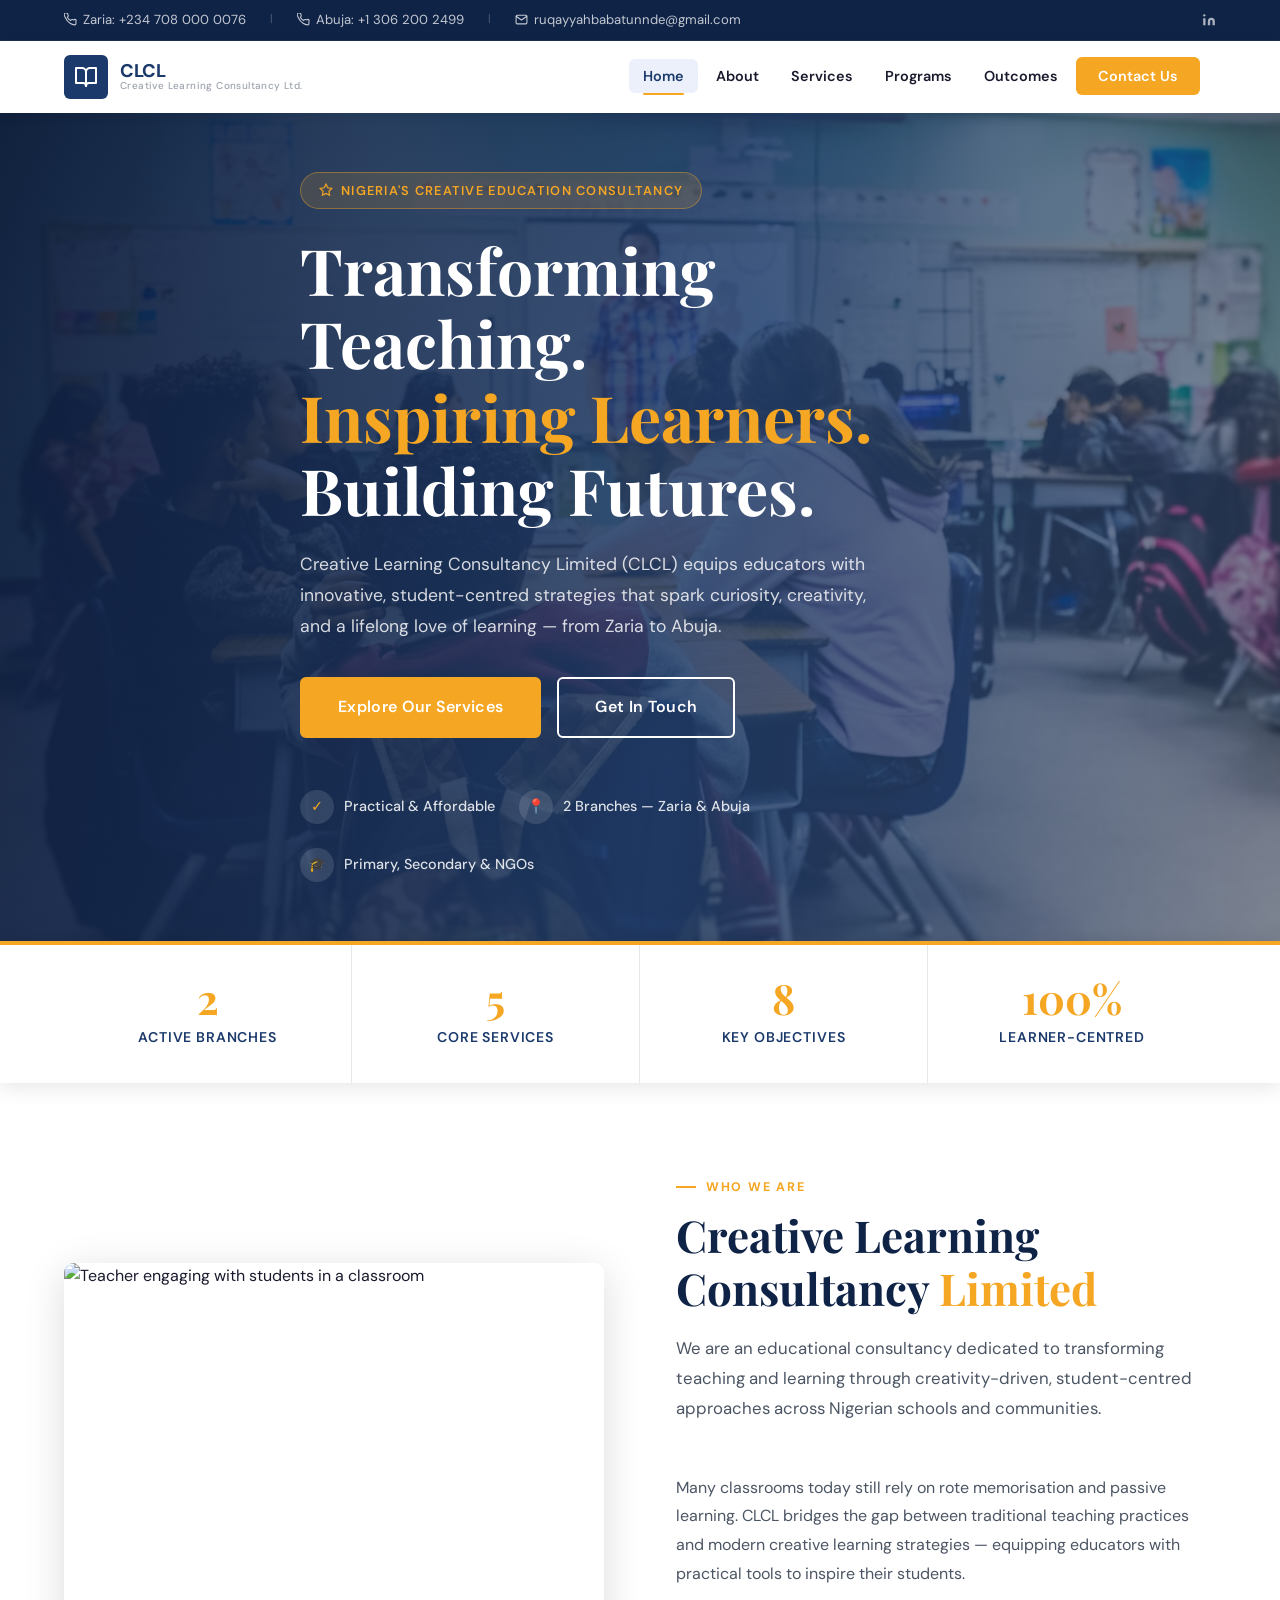
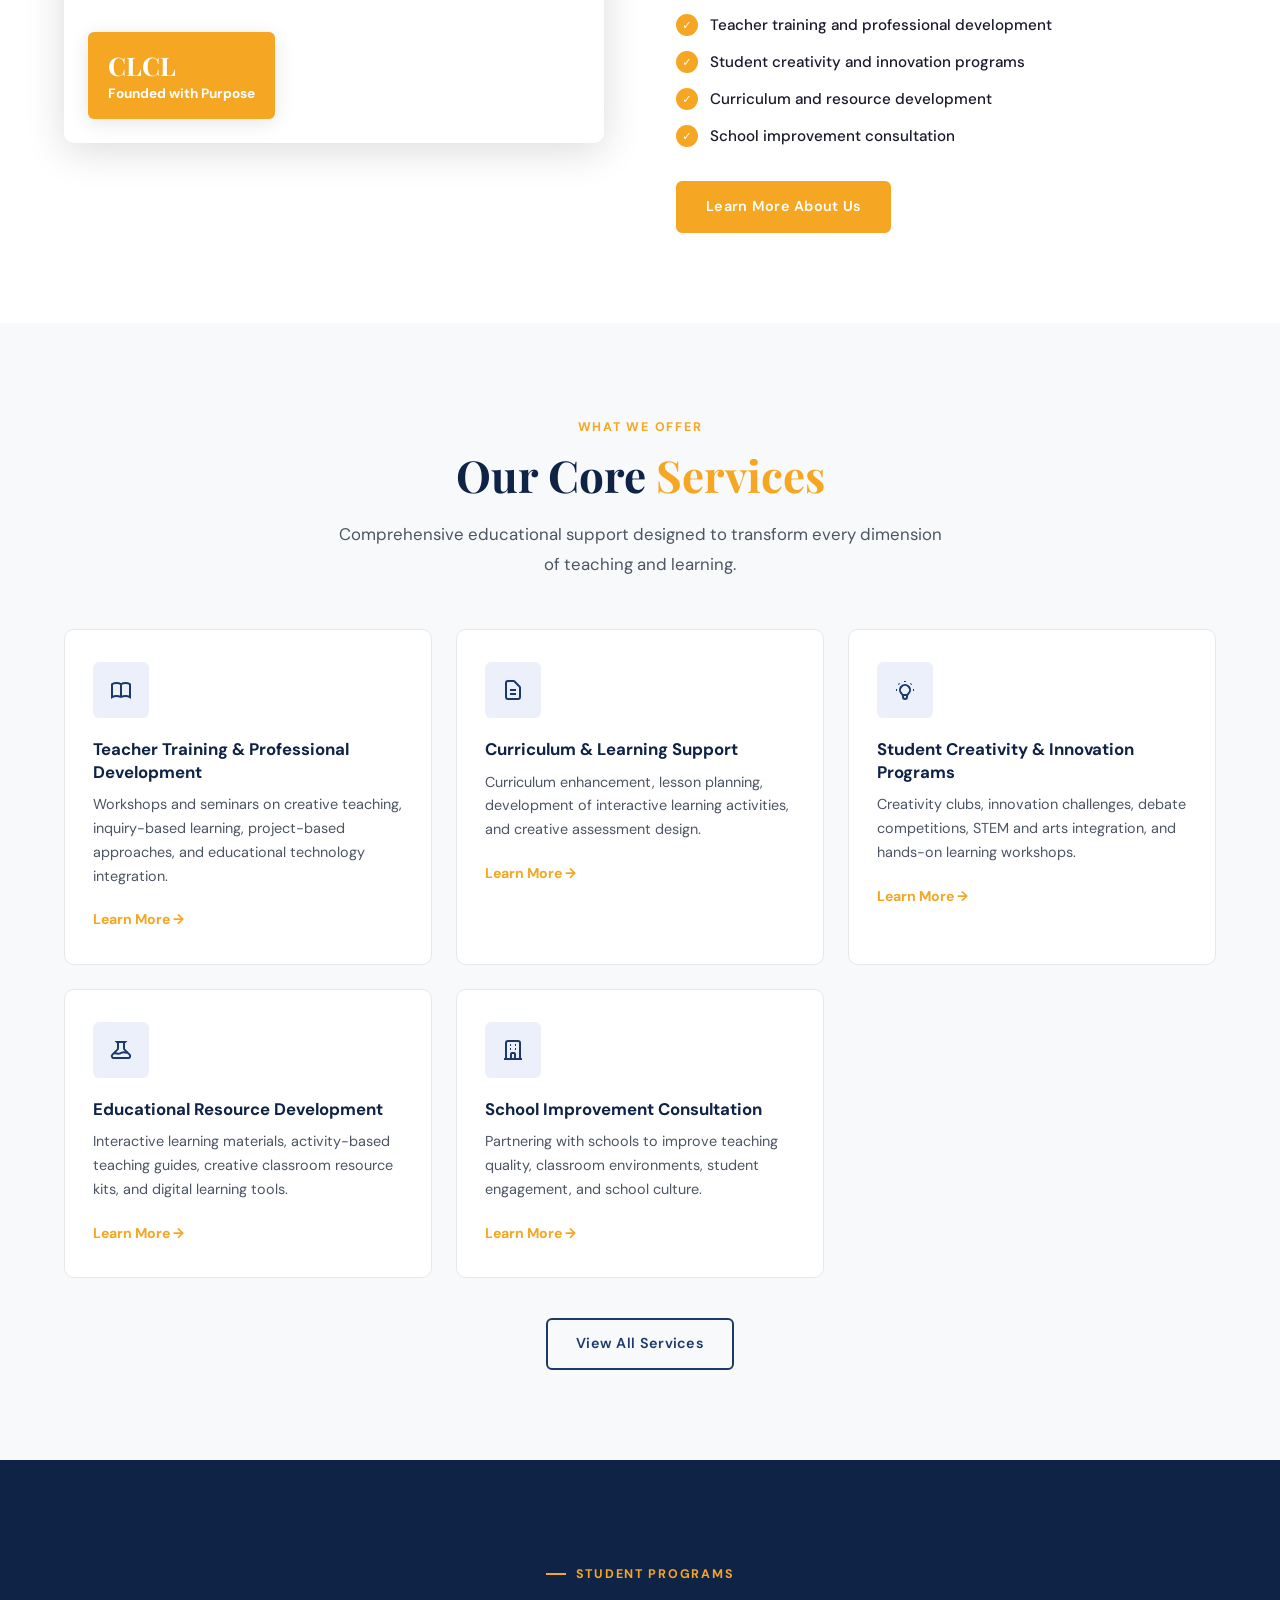
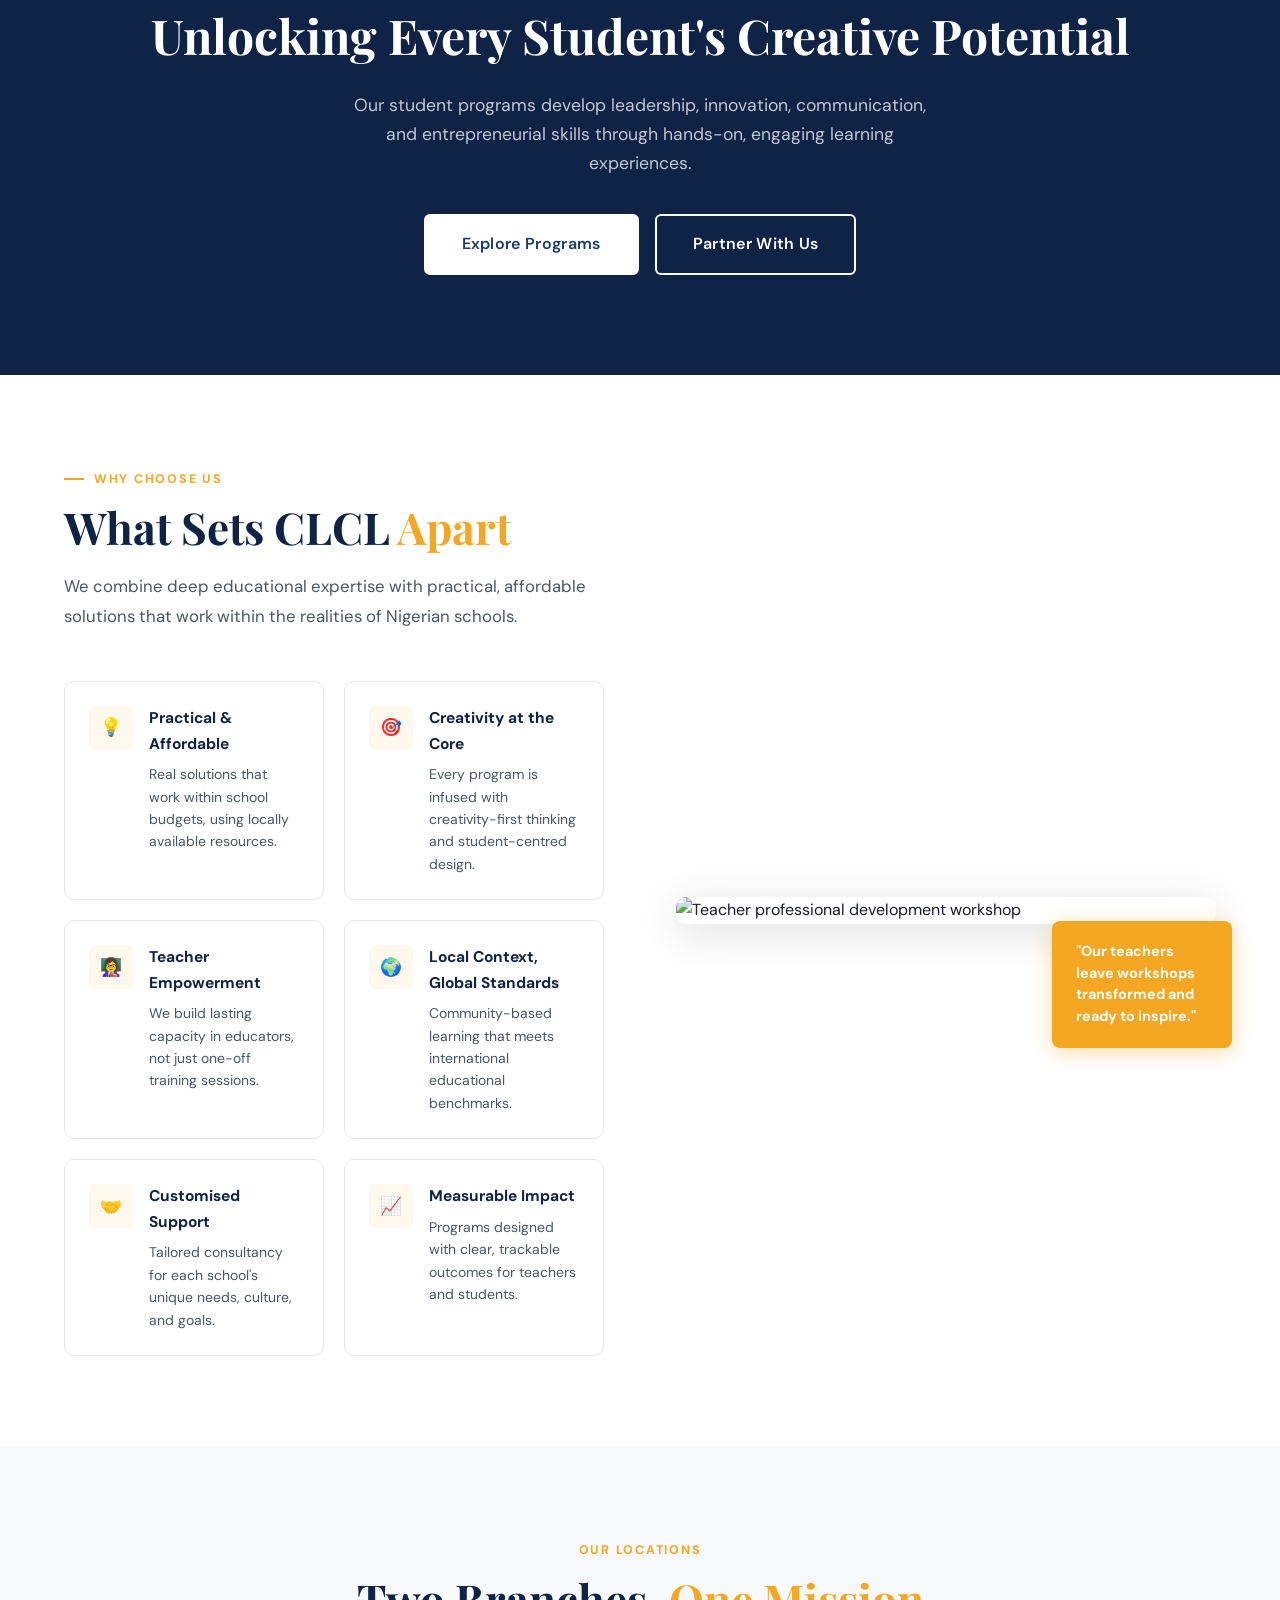
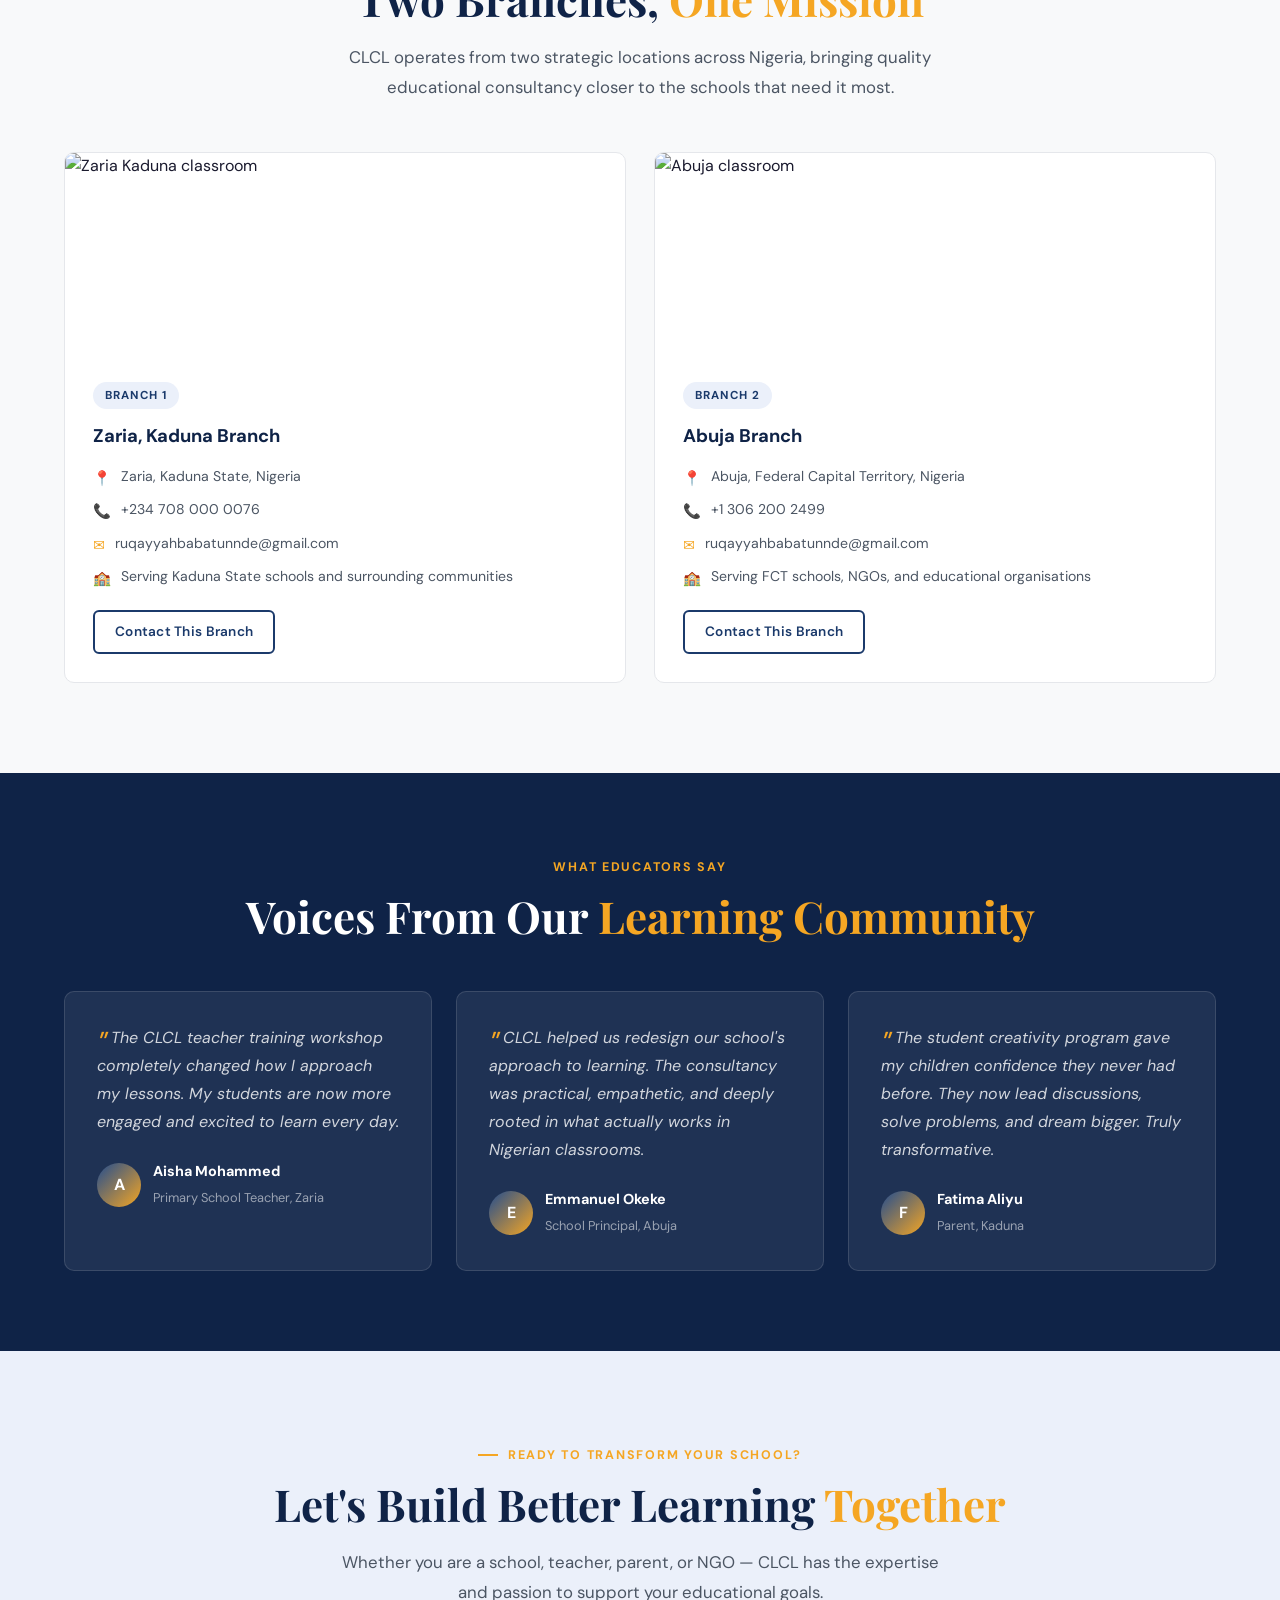
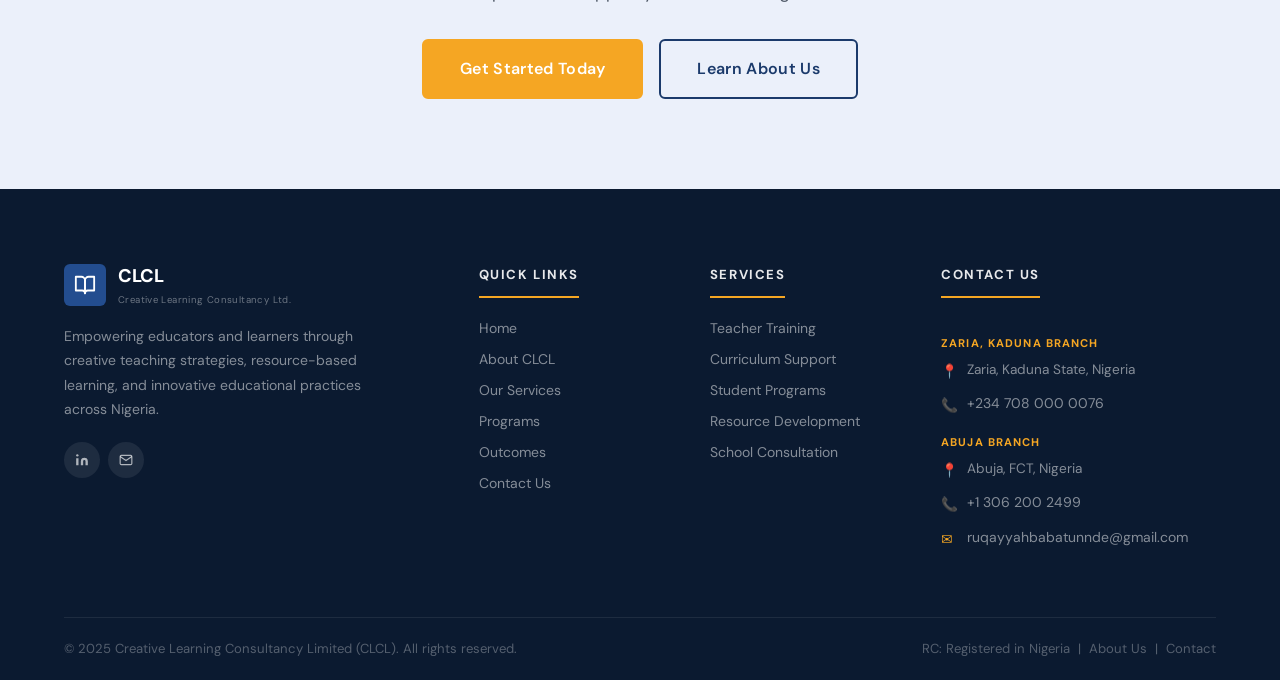
==== commit 908e657a: "feat: complete website redesign to multi-page CLCL structure" ====
--- a/index.html
+++ b/index.html
@@ -3,728 +3,381 @@
 <head>
   <meta charset="UTF-8" />
   <meta name="viewport" content="width=device-width, initial-scale=1.0" />
-  <title>Creative Minds Learning Consultancy | Transforming Education Through Creativity</title>
-  <meta name="description" content="Creative Minds Learning Consultancy (CMLC) empowers educators and learners through creative teaching strategies, resource-based learning, and innovative educational practices." />
+  <title>Creative Learning Consultancy Limited (CLCL) | Transforming Education in Nigeria</title>
+  <meta name="description" content="Creative Learning Consultancy Limited (CLCL) empowers teachers and students across Nigeria through creative, student-centred teaching strategies and innovative educational programs. Branches in Zaria (Kaduna) and Abuja." />
   <link rel="preconnect" href="https://fonts.googleapis.com" />
   <link rel="preconnect" href="https://fonts.gstatic.com" crossorigin />
-  <link href="https://fonts.googleapis.com/css2?family=Outfit:wght@300;400;500;600;700;800;900&family=Playfair+Display:ital,wght@0,700;1,700&display=swap" rel="stylesheet" />
+  <link href="https://fonts.googleapis.com/css2?family=DM+Sans:wght@300;400;500;600;700&family=Playfair+Display:ital,wght@0,600;0,700;1,600&display=swap" rel="stylesheet" />
   <link rel="stylesheet" href="style.css" />
 </head>
-<body>
-
-  <!-- ── NAVBAR ── -->
-  <nav class="navbar" id="navbar">
-    <div class="nav-container">
-      <a href="#home" class="nav-logo" id="nav-logo-link">
-        <div class="logo-icon">
-          <svg width="36" height="36" viewBox="0 0 36 36" fill="none" xmlns="http://www.w3.org/2000/svg">
-            <circle cx="18" cy="18" r="18" fill="url(#logoGrad)"/>
-            <path d="M18 8 L26 14 L26 22 L18 28 L10 22 L10 14 Z" fill="none" stroke="white" stroke-width="1.5"/>
-            <circle cx="18" cy="18" r="4" fill="white"/>
-            <path d="M18 14 L18 10" stroke="white" stroke-width="1.5" stroke-linecap="round"/>
-            <path d="M22 16 L25.5 13" stroke="white" stroke-width="1.5" stroke-linecap="round"/>
-            <path d="M22 20 L25.5 23" stroke="white" stroke-width="1.5" stroke-linecap="round"/>
-            <path d="M18 22 L18 26" stroke="white" stroke-width="1.5" stroke-linecap="round"/>
-            <path d="M14 20 L10.5 23" stroke="white" stroke-width="1.5" stroke-linecap="round"/>
-            <path d="M14 16 L10.5 13" stroke="white" stroke-width="1.5" stroke-linecap="round"/>
-            <defs>
-              <linearGradient id="logoGrad" x1="0" y1="0" x2="36" y2="36" gradientUnits="userSpaceOnUse">
-                <stop stop-color="#FF6B35"/>
-                <stop offset="1" stop-color="#F7C59F"/>
-              </linearGradient>
-            </defs>
-          </svg>
-        </div>
-        <div class="logo-text">
-          <span class="logo-main">CMLC</span>
-          <span class="logo-sub">Creative Minds</span>
-        </div>
-      </a>
-      <ul class="nav-links" id="nav-links">
-        <li><a href="#about" class="nav-link">About</a></li>
-        <li><a href="#services" class="nav-link">Services</a></li>
-        <li><a href="#programs" class="nav-link">Programs</a></li>
-        <li><a href="#outcomes" class="nav-link">Outcomes</a></li>
-        <li><a href="#contact" class="nav-link nav-cta">Get Started</a></li>
-      </ul>
-      <button class="hamburger" id="hamburger" aria-label="Toggle menu">
-        <span></span><span></span><span></span>
-      </button>
-    </div>
-  </nav>
-
-  <!-- ── HERO ── -->
-  <section class="hero" id="home">
-    <div class="hero-bg-shapes">
-      <div class="shape shape-1"></div>
-      <div class="shape shape-2"></div>
-      <div class="shape shape-3"></div>
-      <div class="shape shape-4"></div>
-    </div>
-    <div class="hero-container">
+<body data-page="home">
+
+  <div id="navbar-container"></div>
+
+  <!-- ══════════════ HERO ══════════════ -->
+  <section class="hero">
+    <div class="hero-bg" style="background-image:url('images/hero.jpg')"></div>
+    <div class="hero-overlay"></div>
+    <div class="container">
       <div class="hero-content">
-        <div class="hero-badge" id="hero-badge">
-          <span class="badge-dot"></span>
-          Transforming Education Since Day One
-        </div>
-        <h1 class="hero-title">
-          Igniting <em>Creative Minds</em>,<br/>Shaping Brilliant <span class="highlight">Futures</span>
-        </h1>
-        <p class="hero-subtitle">
-          Empowering educators and learners through creativity-driven, student-centered approaches that spark curiosity, innovation, and a lifelong love of learning.
-        </p>
+        <div class="hero-tag">
+          <svg width="14" height="14" viewBox="0 0 24 24" fill="none" stroke="currentColor" stroke-width="2"><polygon points="12 2 15.09 8.26 22 9.27 17 14.14 18.18 21.02 12 17.77 5.82 21.02 7 14.14 2 9.27 8.91 8.26 12 2"/></svg>
+          Nigeria's Creative Education Consultancy
+        </div>
+        <h1>Transforming Teaching.<br/><span>Inspiring Learners.</span><br/>Building Futures.</h1>
+        <p>Creative Learning Consultancy Limited (CLCL) equips educators with innovative, student-centred strategies that spark curiosity, creativity, and a lifelong love of learning — from Zaria to Abuja.</p>
         <div class="hero-actions">
-          <a href="#services" class="btn btn-primary" id="hero-cta-primary">Explore Our Services</a>
-          <a href="#contact" class="btn btn-secondary" id="hero-cta-secondary">
-            <svg width="18" height="18" fill="none" viewBox="0 0 24 24" stroke="currentColor"><path stroke-linecap="round" stroke-linejoin="round" stroke-width="2" d="M8 12h.01M12 12h.01M16 12h.01M21 12c0 4.418-4.03 8-9 8a9.863 9.863 0 01-4.255-.949L3 20l1.395-3.72C3.512 15.042 3 13.574 3 12c0-4.418 4.03-8 9-8s9 3.582 9 8z"/></svg>
-            Talk To Us
-          </a>
-        </div>
-        <div class="hero-stats">
-          <div class="stat">
-            <span class="stat-number">5+</span>
-            <span class="stat-label">Core Services</span>
-          </div>
-          <div class="stat-divider"></div>
-          <div class="stat">
-            <span class="stat-number">3</span>
-            <span class="stat-label">Growth Phases</span>
-          </div>
-          <div class="stat-divider"></div>
-          <div class="stat">
-            <span class="stat-number">∞</span>
-            <span class="stat-label">Student Potential</span>
-          </div>
-        </div>
-      </div>
-      <div class="hero-visual">
-        <div class="hero-img-wrapper">
-          <img src="hero.jpg" alt="Students and teachers collaborating creatively" class="hero-img" id="hero-illustration" />
-          <div class="hero-card card-1">
-            <span class="card-icon">💡</span>
-            <span>Innovative Teaching</span>
-          </div>
-          <div class="hero-card card-2">
-            <span class="card-icon">🚀</span>
-            <span>Student Growth</span>
-          </div>
-          <div class="hero-card card-3">
-            <span class="card-icon">🎨</span>
-            <span>Creative Learning</span>
-          </div>
-        </div>
-      </div>
-    </div>
-    <div class="scroll-indicator">
-      <div class="scroll-dot"></div>
-    </div>
-  </section>
-
-  <!-- ── MARQUEE ── -->
-  <div class="marquee-strip" aria-hidden="true">
-    <div class="marquee-track">
-      <span>Creative Teaching</span><span class="sep">✦</span>
-      <span>Critical Thinking</span><span class="sep">✦</span>
-      <span>Problem Solving</span><span class="sep">✦</span>
-      <span>Student-Centered Learning</span><span class="sep">✦</span>
-      <span>Innovation</span><span class="sep">✦</span>
-      <span>Collaboration</span><span class="sep">✦</span>
-      <span>Project-Based Learning</span><span class="sep">✦</span>
-      <span>Teacher Empowerment</span><span class="sep">✦</span>
-      <span>Creative Teaching</span><span class="sep">✦</span>
-      <span>Critical Thinking</span><span class="sep">✦</span>
-      <span>Problem Solving</span><span class="sep">✦</span>
-      <span>Student-Centered Learning</span><span class="sep">✦</span>
-      <span>Innovation</span><span class="sep">✦</span>
-      <span>Collaboration</span><span class="sep">✦</span>
-      <span>Project-Based Learning</span><span class="sep">✦</span>
-      <span>Teacher Empowerment</span><span class="sep">✦</span>
+          <a href="services.html" class="btn btn-primary btn-lg">Explore Our Services</a>
+          <a href="contact.html" class="btn btn-outline-white btn-lg">Get In Touch</a>
+        </div>
+        <div class="hero-badges">
+          <div class="hero-badge">
+            <div class="hero-badge-icon">✓</div>
+            <span>Practical & Affordable</span>
+          </div>
+          <div class="hero-badge">
+            <div class="hero-badge-icon">📍</div>
+            <span>2 Branches — Zaria & Abuja</span>
+          </div>
+          <div class="hero-badge">
+            <div class="hero-badge-icon">🎓</div>
+            <span>Primary, Secondary & NGOs</span>
+          </div>
+        </div>
+      </div>
+    </div>
+  </section>
+
+  <!-- ══════════════ STATS BAR ══════════════ -->
+  <div class="stats-bar">
+    <div class="container">
+      <div class="stat-item reveal delay-1">
+        <span class="stat-number">2</span>
+        <span class="stat-label">Active Branches</span>
+      </div>
+      <div class="stat-item reveal delay-2">
+        <span class="stat-number">5</span>
+        <span class="stat-label">Core Services</span>
+      </div>
+      <div class="stat-item reveal delay-3">
+        <span class="stat-number">8</span>
+        <span class="stat-label">Key Objectives</span>
+      </div>
+      <div class="stat-item reveal delay-4">
+        <span class="stat-number">100%</span>
+        <span class="stat-label">Learner-Centred</span>
+      </div>
     </div>
   </div>
 
-  <!-- ── ABOUT ── -->
-  <section class="about section" id="about">
-    <div class="container">
-      <div class="section-header">
-        <span class="section-tag">Who We Are</span>
-        <h2 class="section-title">Bridging the Gap Between <br/><span class="gradient-text">Tradition & Innovation</span></h2>
-      </div>
-      <div class="about-grid">
-        <div class="about-text">
-          <p class="about-lead">
-            Creative Minds Learning Consultancy (CMLC) is an educational consultancy service designed to transform teaching and learning through creativity-driven and student-centered approaches.
-          </p>
-          <p>
-            We provide training, workshops, curriculum support, classroom innovation strategies, and practical learning resources that help teachers create engaging, fun, and meaningful learning experiences. Our work equips educators with tools to inspire curiosity, creativity, innovation, and independent thinking among students.
-          </p>
-          <div class="vm-cards">
-            <div class="vm-card vision" id="vision-card">
-              <div class="vm-icon">
-                <svg width="28" height="28" fill="none" viewBox="0 0 24 24" stroke="currentColor"><path stroke-linecap="round" stroke-linejoin="round" stroke-width="2" d="M15 12a3 3 0 11-6 0 3 3 0 016 0z"/><path stroke-linecap="round" stroke-linejoin="round" stroke-width="2" d="M2.458 12C3.732 7.943 7.523 5 12 5c4.478 0 8.268 2.943 9.542 7-1.274 4.057-5.064 7-9.542 7-4.477 0-8.268-2.943-9.542-7z"/></svg>
-              </div>
-              <h3>Our Vision</h3>
-              <p>To become a leading educational consultancy that transforms learning through creativity, innovation, and student-centered teaching practices.</p>
-            </div>
-            <div class="vm-card mission" id="mission-card">
-              <div class="vm-icon">
-                <svg width="28" height="28" fill="none" viewBox="0 0 24 24" stroke="currentColor"><path stroke-linecap="round" stroke-linejoin="round" stroke-width="2" d="M13 10V3L4 14h7v7l9-11h-7z"/></svg>
-              </div>
-              <h3>Our Mission</h3>
-              <p>To empower educators and learners through creative teaching strategies, resource-based learning, and innovative educational practices that develop critical thinkers and effective problem-solvers.</p>
-            </div>
-          </div>
-        </div>
-        <div class="about-objectives">
-          <h3 class="objectives-title">Our Objectives</h3>
-          <ul class="objectives-list" id="objectives-list">
-            <li><span class="obj-num">01</span><span>Train teachers on creative and innovative teaching methodologies</span></li>
-            <li><span class="obj-num">02</span><span>Promote critical thinking and problem-solving skills among students</span></li>
-            <li><span class="obj-num">03</span><span>Help schools create engaging and enjoyable learning environments</span></li>
-            <li><span class="obj-num">04</span><span>Support educators in utilizing available resources effectively</span></li>
-            <li><span class="obj-num">05</span><span>Encourage learner-centered instructional practices</span></li>
-            <li><span class="obj-num">06</span><span>Develop practical programs that improve student achievement</span></li>
-            <li><span class="obj-num">07</span><span>Integrate creativity, collaboration, and innovation into classrooms</span></li>
-            <li><span class="obj-num">08</span><span>Provide educational support for schools, teachers, and parents</span></li>
-          </ul>
-        </div>
-      </div>
-    </div>
-  </section>
-
-  <!-- ── SERVICES ── -->
-  <section class="services section" id="services">
-    <div class="services-bg"></div>
-    <div class="container">
-      <div class="section-header">
-        <span class="section-tag">What We Offer</span>
-        <h2 class="section-title">Core Services Designed to <br/><span class="gradient-text">Transform Education</span></h2>
-        <p class="section-desc">Comprehensive educational support that touches every dimension of teaching and learning.</p>
-      </div>
-      <div class="services-grid" id="services-grid">
-
-        <div class="service-card featured" id="service-training">
-          <div class="service-icon-wrap">
-            <svg width="32" height="32" fill="none" viewBox="0 0 24 24" stroke="currentColor"><path stroke-linecap="round" stroke-linejoin="round" stroke-width="2" d="M12 6.253v13m0-13C10.832 5.477 9.246 5 7.5 5S4.168 5.477 3 6.253v13C4.168 18.477 5.754 18 7.5 18s3.332.477 4.5 1.253m0-13C13.168 5.477 14.754 5 16.5 5c1.747 0 3.332.477 4.5 1.253v13C19.832 18.477 18.247 18 16.5 18c-1.746 0-3.332.477-4.5 1.253"/></svg>
-          </div>
-          <div class="service-tag">Most Popular</div>
+  <!-- ══════════════ ABOUT SNAPSHOT ══════════════ -->
+  <section class="section about-snapshot">
+    <div class="container">
+      <div class="about-snapshot-img reveal-left">
+        <img src="https://images.unsplash.com/photo-1571260899304-425eee4c7efc?w=1000&q=82&fit=crop" alt="Teacher engaging with students in a classroom" loading="lazy" />
+        <div class="img-badge">
+          <strong>CLCL</strong>
+          Founded with Purpose
+        </div>
+      </div>
+      <div class="about-snapshot-text reveal-right">
+        <div class="section-header">
+          <span class="section-label">Who We Are</span>
+          <h2 class="section-title">Creative Learning Consultancy <span>Limited</span></h2>
+          <p class="section-desc">We are an educational consultancy dedicated to transforming teaching and learning through creativity-driven, student-centred approaches across Nigerian schools and communities.</p>
+        </div>
+        <p>Many classrooms today still rely on rote memorisation and passive learning. CLCL bridges the gap between traditional teaching practices and modern creative learning strategies — equipping educators with practical tools to inspire their students.</p>
+        <div class="checkmarks">
+          <div class="checkmark-item">
+            <div class="check-icon">✓</div>
+            Teacher training and professional development
+          </div>
+          <div class="checkmark-item">
+            <div class="check-icon">✓</div>
+            Student creativity and innovation programs
+          </div>
+          <div class="checkmark-item">
+            <div class="check-icon">✓</div>
+            Curriculum and resource development
+          </div>
+          <div class="checkmark-item">
+            <div class="check-icon">✓</div>
+            School improvement consultation
+          </div>
+        </div>
+        <a href="about.html" class="btn btn-primary">Learn More About Us</a>
+      </div>
+    </div>
+  </section>
+
+  <!-- ══════════════ SERVICES ══════════════ -->
+  <section class="section bg-offwhite">
+    <div class="container">
+      <div class="section-header centered reveal">
+        <span class="section-label">What We Offer</span>
+        <h2 class="section-title">Our Core <span>Services</span></h2>
+        <p class="section-desc">Comprehensive educational support designed to transform every dimension of teaching and learning.</p>
+      </div>
+      <div class="services-grid">
+        <div class="service-card reveal delay-1">
+          <div class="service-icon">
+            <svg width="24" height="24" fill="none" viewBox="0 0 24 24" stroke="currentColor" stroke-width="2"><path d="M12 6.253v13m0-13C10.832 5.477 9.246 5 7.5 5S4.168 5.477 3 6.253v13C4.168 18.477 5.754 18 7.5 18s3.332.477 4.5 1.253m0-13C13.168 5.477 14.754 5 16.5 5c1.747 0 3.332.477 4.5 1.253v13C19.832 18.477 18.247 18 16.5 18c-1.746 0-3.332.477-4.5 1.253"/></svg>
+          </div>
           <h3>Teacher Training & Professional Development</h3>
-          <p>Workshops, seminars, and training programs that transform how educators teach.</p>
-          <ul class="service-list">
-            <li>Creative teaching strategies</li>
-            <li>Inquiry-based learning</li>
-            <li>Project-based learning</li>
-            <li>Critical thinking development</li>
-            <li>Educational technology integration</li>
-            <li>Resource improvisation & utilization</li>
-          </ul>
-          <a href="#contact" class="service-link">Learn More →</a>
-        </div>
-
-        <div class="service-card" id="service-curriculum">
-          <div class="service-icon-wrap">
-            <svg width="32" height="32" fill="none" viewBox="0 0 24 24" stroke="currentColor"><path stroke-linecap="round" stroke-linejoin="round" stroke-width="2" d="M9 12h6m-6 4h6m2 5H7a2 2 0 01-2-2V5a2 2 0 012-2h5.586a1 1 0 01.707.293l5.414 5.414a1 1 0 01.293.707V19a2 2 0 01-2 2z"/></svg>
+          <p>Workshops and seminars on creative teaching, inquiry-based learning, project-based approaches, and educational technology integration.</p>
+          <a href="services.html" class="service-link">Learn More →</a>
+        </div>
+        <div class="service-card reveal delay-2">
+          <div class="service-icon">
+            <svg width="24" height="24" fill="none" viewBox="0 0 24 24" stroke="currentColor" stroke-width="2"><path d="M9 12h6m-6 4h6m2 5H7a2 2 0 01-2-2V5a2 2 0 012-2h5.586a1 1 0 01.707.293l5.414 5.414a1 1 0 01.293.707V19a2 2 0 01-2 2z"/></svg>
           </div>
           <h3>Curriculum & Learning Support</h3>
-          <p>Enhancing curricula with interactive learning activities and creative assessment methods.</p>
-          <ul class="service-list">
-            <li>Curriculum enhancement</li>
-            <li>Lesson planning support</li>
-            <li>Interactive learning activities</li>
-            <li>Creative assessment methods</li>
-            <li>Learning materials design</li>
-          </ul>
-          <a href="#contact" class="service-link">Learn More →</a>
-        </div>
-
-        <div class="service-card" id="service-student">
-          <div class="service-icon-wrap">
-            <svg width="32" height="32" fill="none" viewBox="0 0 24 24" stroke="currentColor"><path stroke-linecap="round" stroke-linejoin="round" stroke-width="2" d="M9.663 17h4.673M12 3v1m6.364 1.636l-.707.707M21 12h-1M4 12H3m3.343-5.657l-.707-.707m2.828 9.9a5 5 0 117.072 0l-.548.547A3.374 3.374 0 0014 18.469V19a2 2 0 11-4 0v-.531c0-.895-.356-1.754-.988-2.386l-.548-.547z"/></svg>
+          <p>Curriculum enhancement, lesson planning, development of interactive learning activities, and creative assessment design.</p>
+          <a href="services.html" class="service-link">Learn More →</a>
+        </div>
+        <div class="service-card reveal delay-3">
+          <div class="service-icon">
+            <svg width="24" height="24" fill="none" viewBox="0 0 24 24" stroke="currentColor" stroke-width="2"><path d="M9.663 17h4.673M12 3v1m6.364 1.636l-.707.707M21 12h-1M4 12H3m3.343-5.657l-.707-.707m2.828 9.9a5 5 0 117.072 0l-.548.547A3.374 3.374 0 0014 18.469V19a2 2 0 11-4 0v-.531c0-.895-.356-1.754-.988-2.386l-.548-.547z"/></svg>
           </div>
           <h3>Student Creativity & Innovation Programs</h3>
-          <p>Programs that develop leadership, teamwork, and entrepreneurial skills in students.</p>
-          <ul class="service-list">
-            <li>Creativity clubs</li>
-            <li>Innovation challenges</li>
-            <li>Debate & problem-solving competitions</li>
-            <li>STEM & arts integration</li>
-            <li>Hands-on learning workshops</li>
-          </ul>
-          <a href="#contact" class="service-link">Learn More →</a>
-        </div>
-
-        <div class="service-card" id="service-resources">
-          <div class="service-icon-wrap">
-            <svg width="32" height="32" fill="none" viewBox="0 0 24 24" stroke="currentColor"><path stroke-linecap="round" stroke-linejoin="round" stroke-width="2" d="M19.428 15.428a2 2 0 00-1.022-.547l-2.387-.477a6 6 0 00-3.86.517l-.318.158a6 6 0 01-3.86.517L6.05 15.21a2 2 0 00-1.806.547M8 4h8l-1 1v5.172a2 2 0 00.586 1.414l5 5c1.26 1.26.367 3.414-1.415 3.414H4.828c-1.782 0-2.674-2.154-1.414-3.414l5-5A2 2 0 009 10.172V5L8 4z"/></svg>
+          <p>Creativity clubs, innovation challenges, debate competitions, STEM and arts integration, and hands-on learning workshops.</p>
+          <a href="services.html" class="service-link">Learn More →</a>
+        </div>
+        <div class="service-card reveal delay-2">
+          <div class="service-icon">
+            <svg width="24" height="24" fill="none" viewBox="0 0 24 24" stroke="currentColor" stroke-width="2"><path d="M19.428 15.428a2 2 0 00-1.022-.547l-2.387-.477a6 6 0 00-3.86.517l-.318.158a6 6 0 01-3.86.517L6.05 15.21a2 2 0 00-1.806.547M8 4h8l-1 1v5.172a2 2 0 00.586 1.414l5 5c1.26 1.26.367 3.414-1.415 3.414H4.828c-1.782 0-2.674-2.154-1.414-3.414l5-5A2 2 0 009 10.172V5L8 4z"/></svg>
           </div>
           <h3>Educational Resource Development</h3>
-          <p>Creating rich, practical materials that make learning more engaging and accessible.</p>
-          <ul class="service-list">
-            <li>Interactive learning materials</li>
-            <li>Activity-based teaching guides</li>
-            <li>Creative classroom resource kits</li>
-            <li>Digital learning resources</li>
-            <li>Teacher support manuals</li>
-          </ul>
-          <a href="#contact" class="service-link">Learn More →</a>
-        </div>
-
-        <div class="service-card" id="service-school">
-          <div class="service-icon-wrap">
-            <svg width="32" height="32" fill="none" viewBox="0 0 24 24" stroke="currentColor"><path stroke-linecap="round" stroke-linejoin="round" stroke-width="2" d="M19 21V5a2 2 0 00-2-2H7a2 2 0 00-2 2v16m14 0h2m-2 0h-5m-9 0H3m2 0h5M9 7h1m-1 4h1m4-4h1m-1 4h1m-5 10v-5a1 1 0 011-1h2a1 1 0 011 1v5m-4 0h4"/></svg>
+          <p>Interactive learning materials, activity-based teaching guides, creative classroom resource kits, and digital learning tools.</p>
+          <a href="services.html" class="service-link">Learn More →</a>
+        </div>
+        <div class="service-card reveal delay-3">
+          <div class="service-icon">
+            <svg width="24" height="24" fill="none" viewBox="0 0 24 24" stroke="currentColor" stroke-width="2"><path d="M19 21V5a2 2 0 00-2-2H7a2 2 0 00-2 2v16m14 0h2m-2 0h-5m-9 0H3m2 0h5M9 7h1m-1 4h1m4-4h1m-1 4h1m-5 10v-5a1 1 0 011-1h2a1 1 0 011 1v5m-4 0h4"/></svg>
           </div>
           <h3>School Improvement Consultation</h3>
-          <p>Partnering with schools to build innovative learning cultures and environments.</p>
-          <ul class="service-list">
-            <li>Improving teaching quality</li>
-            <li>Enhancing classroom environments</li>
-            <li>Increasing student engagement</li>
-            <li>Building innovative school culture</li>
-            <li>Designing effective learning spaces</li>
-          </ul>
-          <a href="#contact" class="service-link">Learn More →</a>
-        </div>
-
-      </div>
-    </div>
-  </section>
-
-  <!-- ── APPROACH ── -->
-  <section class="approach section" id="programs">
-    <div class="container">
-      <div class="section-header">
-        <span class="section-tag">How We Work</span>
-        <h2 class="section-title">A Practical, <span class="gradient-text">Participatory Approach</span></h2>
-        <p class="section-desc">We believe learning is most powerful when it's active, collaborative, and connected to real life.</p>
-      </div>
-      <div class="approach-grid" id="approach-grid">
-        <div class="approach-item" id="approach-experiential">
-          <div class="approach-icon">🔬</div>
-          <h4>Experiential Learning</h4>
-          <p>Hands-on activities and real-world tasks that make abstract concepts concrete and memorable.</p>
-        </div>
-        <div class="approach-item" id="approach-collaborative">
-          <div class="approach-icon">🤝</div>
-          <h4>Collaborative Learning</h4>
-          <p>Group-based strategies that build teamwork, communication, and shared problem-solving skills.</p>
-        </div>
-        <div class="approach-item" id="approach-inquiry">
-          <div class="approach-icon">🔍</div>
-          <h4>Inquiry & Discovery</h4>
-          <p>Encouraging students to ask questions, investigate, and draw their own evidence-based conclusions.</p>
-        </div>
-        <div class="approach-item" id="approach-play">
-          <div class="approach-icon">🎮</div>
-          <h4>Play-Based Learning</h4>
-          <p>Activity-based methods that make learning enjoyable and deeply engaging for all ages.</p>
-        </div>
-        <div class="approach-item" id="approach-tech">
-          <div class="approach-icon">💻</div>
-          <h4>Technology-Enhanced</h4>
-          <p>Integrating digital tools and resources to expand learning beyond the four walls of a classroom.</p>
-        </div>
-        <div class="approach-item" id="approach-community">
-          <div class="approach-icon">🌍</div>
-          <h4>Community-Based</h4>
-          <p>Using locally available materials and community resources to make learning affordable and relevant.</p>
-        </div>
-      </div>
-    </div>
-  </section>
-
-  <!-- ── TARGET AUDIENCE ── -->
-  <section class="audience section" id="audience">
-    <div class="container">
-      <div class="audience-inner">
-        <div class="section-header left-align">
-          <span class="section-tag">Who We Serve</span>
-          <h2 class="section-title">Built for Every <span class="gradient-text">Educational Stakeholder</span></h2>
-          <p class="section-desc">Our services reach the full ecosystem of education — from students to system leaders.</p>
-        </div>
-        <div class="audience-cards" id="audience-cards">
-          <div class="audience-card" id="aud-primary">
-            <span class="aud-icon">🏫</span>
-            <h4>Primary Schools</h4>
-            <p>Foundational creative learning experiences for young learners.</p>
-          </div>
-          <div class="audience-card" id="aud-secondary">
-            <span class="aud-icon">📚</span>
-            <h4>Secondary Schools</h4>
-            <p>Advanced innovation programs for adolescent students.</p>
-          </div>
-          <div class="audience-card" id="aud-teachers">
-            <span class="aud-icon">👩‍🏫</span>
-            <h4>Teachers & Administrators</h4>
-            <p>Professional development for the educators shaping tomorrow.</p>
-          </div>
-          <div class="audience-card" id="aud-parents">
-            <span class="aud-icon">👨‍👩‍👧</span>
-            <h4>Parents & Caregivers</h4>
-            <p>Support and guidance to extend creative learning at home.</p>
-          </div>
-          <div class="audience-card" id="aud-ngos">
-            <span class="aud-icon">🌐</span>
-            <h4>Educational NGOs</h4>
-            <p>Partnership for large-scale educational transformation programs.</p>
-          </div>
-          <div class="audience-card" id="aud-institutions">
-            <span class="aud-icon">🎓</span>
-            <h4>Educational Institutions</h4>
-            <p>Comprehensive school improvement and culture-building support.</p>
-          </div>
-        </div>
-      </div>
-    </div>
-  </section>
-
-  <!-- ── OUTCOMES ── -->
-  <section class="outcomes section" id="outcomes">
-    <div class="outcomes-bg"></div>
-    <div class="container">
-      <div class="section-header">
-        <span class="section-tag">Expected Impact</span>
-        <h2 class="section-title">Measurable <span class="gradient-text">Outcomes & Results</span></h2>
-        <p class="section-desc">Every engagement with CMLC is designed to drive meaningful, lasting change.</p>
-      </div>
-      <div class="outcomes-grid" id="outcomes-grid">
-        <div class="outcome-item" id="outcome-1">
-          <div class="outcome-icon">📈</div>
-          <h4>Improved Teaching Effectiveness</h4>
-          <p>Educators leave our programs with practical strategies they can immediately apply in their classrooms.</p>
-        </div>
-        <div class="outcome-item" id="outcome-2">
-          <div class="outcome-icon">🎯</div>
-          <h4>Increased Student Engagement</h4>
-          <p>Students become active participants — motivated, curious, and eager to learn.</p>
-        </div>
-        <div class="outcome-item" id="outcome-3">
-          <div class="outcome-icon">✨</div>
-          <h4>Enhanced Creativity & Innovation</h4>
-          <p>Classrooms transform into incubators of ideas where creativity is celebrated.</p>
-        </div>
-        <div class="outcome-item" id="outcome-4">
-          <div class="outcome-icon">🧠</div>
-          <h4>Better Critical Thinking</h4>
-          <p>Students develop the analytical skills needed to solve complex real-world problems.</p>
-        </div>
-        <div class="outcome-item" id="outcome-5">
-          <div class="outcome-icon">💪</div>
-          <h4>Teacher Confidence & Capacity</h4>
-          <p>Educators gain the skills and confidence to adapt to any classroom challenge.</p>
-        </div>
-        <div class="outcome-item" id="outcome-6">
-          <div class="outcome-icon">🌟</div>
-          <h4>Meaningful Learning Experiences</h4>
-          <p>Learning becomes enjoyable, relevant, and connected to students' real lives.</p>
-        </div>
-      </div>
-    </div>
-  </section>
-
-  <!-- ── WHY CMLC ── -->
-  <section class="why section" id="why">
-    <div class="container">
-      <div class="why-inner">
-        <div class="why-content">
-          <span class="section-tag">Why Choose Us</span>
-          <h2 class="section-title">Our Competitive <span class="gradient-text">Advantage</span></h2>
-          <div class="why-list" id="why-list">
-            <div class="why-item" id="why-1">
-              <div class="why-check">✓</div>
-              <div>
-                <h4>Practical & Affordable Solutions</h4>
-                <p>We design interventions that work within real-world school constraints and budgets.</p>
-              </div>
-            </div>
-            <div class="why-item" id="why-2">
-              <div class="why-check">✓</div>
-              <div>
-                <h4>Creativity & Innovation at Core</h4>
-                <p>Every program, workshop, and resource is infused with creativity-first thinking.</p>
-              </div>
-            </div>
-            <div class="why-item" id="why-3">
-              <div class="why-check">✓</div>
-              <div>
-                <h4>Learner-Centered Education</h4>
-                <p>We put students at the heart of every educational decision and intervention.</p>
-              </div>
-            </div>
-            <div class="why-item" id="why-4">
-              <div class="why-check">✓</div>
-              <div>
-                <h4>Local Resources, Global Standards</h4>
-                <p>Maximizing locally available materials to deliver world-class learning experiences.</p>
-              </div>
-            </div>
-            <div class="why-item" id="why-5">
-              <div class="why-check">✓</div>
-              <div>
-                <h4>Fun Meets Meaningful Learning</h4>
-                <p>Our unique blend of play and purpose makes education truly transformative.</p>
-              </div>
-            </div>
-            <div class="why-item" id="why-6">
-              <div class="why-check">✓</div>
-              <div>
-                <h4>Customized School Support</h4>
-                <p>No two schools are the same — we tailor our approach to each institution's unique needs.</p>
-              </div>
-            </div>
-          </div>
-        </div>
-        <div class="why-visual" id="why-visual">
-          <div class="why-big-number">6</div>
-          <p class="why-big-label">Key Competitive<br/>Advantages</p>
-          <div class="why-rings">
-            <div class="ring ring-1"></div>
-            <div class="ring ring-2"></div>
-            <div class="ring ring-3"></div>
-          </div>
-        </div>
-      </div>
-    </div>
-  </section>
-
-  <!-- ── IMPLEMENTATION PLAN ── -->
-  <section class="phases section" id="phases">
-    <div class="container">
-      <div class="section-header">
-        <span class="section-tag">Our Roadmap</span>
-        <h2 class="section-title">Implementation <span class="gradient-text">Phases</span></h2>
-        <p class="section-desc">A structured, phased approach to building a sustainable educational consultancy.</p>
-      </div>
-      <div class="phases-timeline" id="phases-timeline">
-        <div class="phase" id="phase-1">
-          <div class="phase-marker">
-            <span class="phase-num">01</span>
-          </div>
-          <div class="phase-content">
-            <div class="phase-tag">Phase 1</div>
-            <h3>Planning & Development</h3>
-            <ul>
-              <li>Register the consultancy</li>
-              <li>Develop training materials and programs</li>
-              <li>Create branding and marketing materials</li>
-            </ul>
-          </div>
-        </div>
-        <div class="phase" id="phase-2">
-          <div class="phase-marker">
-            <span class="phase-num">02</span>
-          </div>
-          <div class="phase-content">
-            <div class="phase-tag">Phase 2</div>
-            <h3>Pilot Programs</h3>
-            <ul>
-              <li>Conduct teacher workshops</li>
-              <li>Partner with selected schools</li>
-              <li>Gather feedback and improve services</li>
-            </ul>
-          </div>
-        </div>
-        <div class="phase" id="phase-3">
-          <div class="phase-marker">
-            <span class="phase-num">03</span>
-          </div>
-          <div class="phase-content">
-            <div class="phase-tag">Phase 3</div>
-            <h3>Expansion</h3>
-            <ul>
-              <li>Introduce online training programs</li>
-              <li>Expand partnerships</li>
-              <li>Develop educational products and learning resources</li>
-            </ul>
-          </div>
-        </div>
-      </div>
-    </div>
-  </section>
-
-  <!-- ── CONTACT ── -->
-  <section class="contact section" id="contact">
-    <div class="contact-bg-shapes">
-      <div class="cshape cshape-1"></div>
-      <div class="cshape cshape-2"></div>
-    </div>
-    <div class="container">
-      <div class="section-header">
-        <span class="section-tag">Get In Touch</span>
-        <h2 class="section-title">Ready to <span class="gradient-text">Transform Learning?</span></h2>
-        <p class="section-desc">Reach out to us today and let's discuss how CMLC can support your school, teachers, and students.</p>
-      </div>
-      <div class="contact-grid">
-        <div class="contact-info" id="contact-info">
-          <div class="founder-card" id="founder-card">
-            <div class="founder-avatar">
-              <svg width="64" height="64" viewBox="0 0 64 64" fill="none" xmlns="http://www.w3.org/2000/svg">
-                <circle cx="32" cy="32" r="32" fill="url(#avatarGrad)"/>
-                <circle cx="32" cy="26" r="10" fill="white" fill-opacity="0.9"/>
-                <ellipse cx="32" cy="50" rx="16" ry="10" fill="white" fill-opacity="0.9"/>
-                <defs>
-                  <linearGradient id="avatarGrad" x1="0" y1="0" x2="64" y2="64" gradientUnits="userSpaceOnUse">
-                    <stop stop-color="#FF6B35"/>
-                    <stop offset="1" stop-color="#20B2AA"/>
-                  </linearGradient>
-                </defs>
-              </svg>
-            </div>
-            <div class="founder-info">
-              <span class="founder-role">Founder & Director</span>
-              <h3 class="founder-name">Rukayat Babatunde Yusuf</h3>
-              <span class="founder-org">Creative Minds Learning Consultancy</span>
-            </div>
-          </div>
-          <div class="contact-details" id="contact-details">
-            <a href="mailto:ruqayyahbabatunnde@gmail.com" class="contact-item" id="contact-email">
-              <div class="contact-item-icon">
-                <svg width="20" height="20" fill="none" viewBox="0 0 24 24" stroke="currentColor"><path stroke-linecap="round" stroke-linejoin="round" stroke-width="2" d="M3 8l7.89 5.26a2 2 0 002.22 0L21 8M5 19h14a2 2 0 002-2V7a2 2 0 00-2-2H5a2 2 0 00-2 2v10a2 2 0 002 2z"/></svg>
-              </div>
-              <div>
-                <span class="contact-label">Email</span>
-                <span class="contact-value">ruqayyahbabatunnde@gmail.com</span>
-              </div>
-            </a>
-            <a href="tel:+13062002499" class="contact-item" id="contact-phone-1">
-              <div class="contact-item-icon">
-                <svg width="20" height="20" fill="none" viewBox="0 0 24 24" stroke="currentColor"><path stroke-linecap="round" stroke-linejoin="round" stroke-width="2" d="M3 5a2 2 0 012-2h3.28a1 1 0 01.948.684l1.498 4.493a1 1 0 01-.502 1.21l-2.257 1.13a11.042 11.042 0 005.516 5.516l1.13-2.257a1 1 0 011.21-.502l4.493 1.498a1 1 0 01.684.949V19a2 2 0 01-2 2h-1C9.716 21 3 14.284 3 6V5z"/></svg>
-              </div>
-              <div>
-                <span class="contact-label">Phone (International)</span>
-                <span class="contact-value">+1 306 200 2499</span>
-              </div>
-            </a>
-            <a href="tel:+2347080000076" class="contact-item" id="contact-phone-2">
-              <div class="contact-item-icon">
-                <svg width="20" height="20" fill="none" viewBox="0 0 24 24" stroke="currentColor"><path stroke-linecap="round" stroke-linejoin="round" stroke-width="2" d="M3 5a2 2 0 012-2h3.28a1 1 0 01.948.684l1.498 4.493a1 1 0 01-.502 1.21l-2.257 1.13a11.042 11.042 0 005.516 5.516l1.13-2.257a1 1 0 011.21-.502l4.493 1.498a1 1 0 01.684.949V19a2 2 0 01-2 2h-1C9.716 21 3 14.284 3 6V5z"/></svg>
-              </div>
-              <div>
-                <span class="contact-label">Phone (Nigeria)</span>
-                <span class="contact-value">+234 708 000 0076</span>
-              </div>
-            </a>
-            <a href="https://linkedin.com/in/babatunde-ruqayyah" target="_blank" rel="noopener noreferrer" class="contact-item" id="contact-linkedin">
-              <div class="contact-item-icon">
-                <svg width="20" height="20" viewBox="0 0 24 24" fill="currentColor"><path d="M16 8a6 6 0 016 6v7h-4v-7a2 2 0 00-2-2 2 2 0 00-2 2v7h-4v-7a6 6 0 016-6zM2 9h4v12H2z"/><circle cx="4" cy="4" r="2"/></svg>
-              </div>
-              <div>
-                <span class="contact-label">LinkedIn</span>
-                <span class="contact-value">linkedin.com/in/babatunde-ruqayyah</span>
-              </div>
-            </a>
-          </div>
-        </div>
-        <form class="contact-form" id="contact-form" onsubmit="handleFormSubmit(event)">
-          <h3>Send Us a Message</h3>
-          <div class="form-group">
-            <label for="name">Full Name</label>
-            <input type="text" id="name" name="name" placeholder="Your full name" required />
-          </div>
-          <div class="form-row">
-            <div class="form-group">
-              <label for="email">Email Address</label>
-              <input type="email" id="email" name="email" placeholder="your@email.com" required />
-            </div>
-            <div class="form-group">
-              <label for="role">Your Role</label>
-              <select id="role" name="role">
-                <option value="">Select your role</option>
-                <option value="teacher">Teacher</option>
-                <option value="principal">School Principal</option>
-                <option value="admin">School Administrator</option>
-                <option value="parent">Parent/Caregiver</option>
-                <option value="ngo">NGO Representative</option>
-                <option value="other">Other</option>
-              </select>
-            </div>
-          </div>
-          <div class="form-group">
-            <label for="service">Service of Interest</label>
-            <select id="service" name="service">
-              <option value="">Select a service</option>
-              <option value="training">Teacher Training & Professional Development</option>
-              <option value="curriculum">Curriculum & Learning Support</option>
-              <option value="student-programs">Student Creativity & Innovation Programs</option>
-              <option value="resources">Educational Resource Development</option>
-              <option value="school">School Improvement Consultation</option>
-            </select>
-          </div>
-          <div class="form-group">
-            <label for="message">Your Message</label>
-            <textarea id="message" name="message" rows="4" placeholder="Tell us about your school and what you're looking for..." required></textarea>
-          </div>
-          <button type="submit" class="btn btn-primary btn-full" id="form-submit-btn">
-            <span class="btn-text">Send Message</span>
-            <svg width="18" height="18" fill="none" viewBox="0 0 24 24" stroke="currentColor"><path stroke-linecap="round" stroke-linejoin="round" stroke-width="2" d="M12 19l9 2-9-18-9 18 9-2zm0 0v-8"/></svg>
-          </button>
-          <div class="form-success" id="form-success">
-            <span>🎉</span> Thank you! We'll be in touch very soon.
-          </div>
-        </form>
-      </div>
-    </div>
-  </section>
-
-  <!-- ── FOOTER ── -->
-  <footer class="footer">
-    <div class="container">
-      <div class="footer-grid">
-        <div class="footer-brand">
-          <div class="footer-logo">
-            <svg width="32" height="32" viewBox="0 0 36 36" fill="none" xmlns="http://www.w3.org/2000/svg">
-              <circle cx="18" cy="18" r="18" fill="url(#footerLogoGrad)"/>
-              <path d="M18 8 L26 14 L26 22 L18 28 L10 22 L10 14 Z" fill="none" stroke="white" stroke-width="1.5"/>
-              <circle cx="18" cy="18" r="4" fill="white"/>
-              <defs><linearGradient id="footerLogoGrad" x1="0" y1="0" x2="36" y2="36"><stop stop-color="#FF6B35"/><stop offset="1" stop-color="#20B2AA"/></linearGradient></defs>
-            </svg>
-            <span>CMLC</span>
-          </div>
-          <p>Creative Minds Learning Consultancy — Transforming education through creativity, innovation, and student-centered teaching.</p>
-          <div class="footer-social">
-            <a href="https://linkedin.com/in/babatunde-ruqayyah" target="_blank" rel="noopener noreferrer" aria-label="LinkedIn" class="social-link" id="footer-linkedin">
-              <svg width="18" height="18" viewBox="0 0 24 24" fill="currentColor"><path d="M16 8a6 6 0 016 6v7h-4v-7a2 2 0 00-2-2 2 2 0 00-2 2v7h-4v-7a6 6 0 016-6zM2 9h4v12H2z"/><circle cx="4" cy="4" r="2"/></svg>
-            </a>
-            <a href="mailto:ruqayyahbabatunnde@gmail.com" aria-label="Email" class="social-link" id="footer-email">
-              <svg width="18" height="18" fill="none" viewBox="0 0 24 24" stroke="currentColor"><path stroke-linecap="round" stroke-linejoin="round" stroke-width="2" d="M3 8l7.89 5.26a2 2 0 002.22 0L21 8M5 19h14a2 2 0 002-2V7a2 2 0 00-2-2H5a2 2 0 00-2 2v10a2 2 0 002 2z"/></svg>
-            </a>
-          </div>
-        </div>
-        <div class="footer-links-col">
-          <h5>Services</h5>
-          <ul>
-            <li><a href="#services">Teacher Training</a></li>
-            <li><a href="#services">Curriculum Support</a></li>
-            <li><a href="#services">Student Programs</a></li>
-            <li><a href="#services">Resource Development</a></li>
-            <li><a href="#services">School Consultation</a></li>
-          </ul>
-        </div>
-        <div class="footer-links-col">
-          <h5>Company</h5>
-          <ul>
-            <li><a href="#about">About CMLC</a></li>
-            <li><a href="#about">Vision & Mission</a></li>
-            <li><a href="#programs">Our Approach</a></li>
-            <li><a href="#phases">Roadmap</a></li>
-            <li><a href="#contact">Contact Us</a></li>
-          </ul>
-        </div>
-        <div class="footer-links-col">
-          <h5>Contact</h5>
-          <ul>
-            <li><a href="mailto:ruqayyahbabatunnde@gmail.com">ruqayyahbabatunnde@gmail.com</a></li>
-            <li><a href="tel:+13062002499">+1 306 200 2499</a></li>
-            <li><a href="tel:+2347080000076">+234 708 000 0076</a></li>
-            <li><a href="https://linkedin.com/in/babatunde-ruqayyah" target="_blank" rel="noopener noreferrer">LinkedIn Profile</a></li>
-          </ul>
-        </div>
-      </div>
-      <div class="footer-bottom">
-        <p>© 2025 Creative Minds Learning Consultancy (CMLC). All rights reserved.</p>
-        <p>Designed with ❤️ for educators everywhere.</p>
-      </div>
-    </div>
-  </footer>
-
-  <script src="script.js"></script>
+          <p>Partnering with schools to improve teaching quality, classroom environments, student engagement, and school culture.</p>
+          <a href="services.html" class="service-link">Learn More →</a>
+        </div>
+      </div>
+      <div style="text-align:center;margin-top:40px;" class="reveal">
+        <a href="services.html" class="btn btn-secondary">View All Services</a>
+      </div>
+    </div>
+  </section>
+
+  <!-- ══════════════ PROGRAMS CTA BANNER ══════════════ -->
+  <section class="cta-banner">
+    <div class="cta-banner-bg" style="background-image:url('https://images.unsplash.com/photo-1577896851231-70ef18881754?w=1400&q=80&fit=crop')"></div>
+    <div class="container">
+      <div class="reveal">
+        <span class="section-label" style="color:var(--orange)">Student Programs</span>
+        <h2>Unlocking Every Student's Creative Potential</h2>
+        <p>Our student programs develop leadership, innovation, communication, and entrepreneurial skills through hands-on, engaging learning experiences.</p>
+        <div class="cta-banner-actions">
+          <a href="programs.html" class="btn btn-white btn-lg">Explore Programs</a>
+          <a href="contact.html" class="btn btn-outline-white btn-lg">Partner With Us</a>
+        </div>
+      </div>
+    </div>
+  </section>
+
+  <!-- ══════════════ WHY CLCL ══════════════ -->
+  <section class="section">
+    <div class="container">
+      <div style="display:grid;grid-template-columns:1fr 1fr;gap:72px;align-items:center;">
+        <div class="reveal-left">
+          <div class="section-header">
+            <span class="section-label">Why Choose Us</span>
+            <h2 class="section-title">What Sets CLCL <span>Apart</span></h2>
+            <p class="section-desc">We combine deep educational expertise with practical, affordable solutions that work within the realities of Nigerian schools.</p>
+          </div>
+          <div class="why-grid">
+            <div class="why-item">
+              <div class="why-icon-wrap">💡</div>
+              <div>
+                <h4>Practical & Affordable</h4>
+                <p>Real solutions that work within school budgets, using locally available resources.</p>
+              </div>
+            </div>
+            <div class="why-item">
+              <div class="why-icon-wrap">🎯</div>
+              <div>
+                <h4>Creativity at the Core</h4>
+                <p>Every program is infused with creativity-first thinking and student-centred design.</p>
+              </div>
+            </div>
+            <div class="why-item">
+              <div class="why-icon-wrap">👩‍🏫</div>
+              <div>
+                <h4>Teacher Empowerment</h4>
+                <p>We build lasting capacity in educators, not just one-off training sessions.</p>
+              </div>
+            </div>
+            <div class="why-item">
+              <div class="why-icon-wrap">🌍</div>
+              <div>
+                <h4>Local Context, Global Standards</h4>
+                <p>Community-based learning that meets international educational benchmarks.</p>
+              </div>
+            </div>
+            <div class="why-item">
+              <div class="why-icon-wrap">🤝</div>
+              <div>
+                <h4>Customised Support</h4>
+                <p>Tailored consultancy for each school's unique needs, culture, and goals.</p>
+              </div>
+            </div>
+            <div class="why-item">
+              <div class="why-icon-wrap">📈</div>
+              <div>
+                <h4>Measurable Impact</h4>
+                <p>Programs designed with clear, trackable outcomes for teachers and students.</p>
+              </div>
+            </div>
+          </div>
+        </div>
+        <div class="reveal-right" style="position:relative;">
+          <img src="https://images.unsplash.com/photo-1524178232363-1fb2b075b655?w=900&q=82&fit=crop" alt="Teacher professional development workshop" loading="lazy" style="width:100%;border-radius:10px;box-shadow:0 8px 40px rgba(0,0,0,0.14);" />
+          <div style="position:absolute;top:24px;right:-16px;background:var(--orange);color:white;padding:20px 24px;border-radius:8px;box-shadow:0 4px 20px rgba(245,166,35,0.4);font-weight:700;font-size:0.9rem;max-width:180px;line-height:1.5;">
+            "Our teachers leave workshops transformed and ready to inspire."
+          </div>
+        </div>
+      </div>
+    </div>
+  </section>
+
+  <!-- ══════════════ OUR BRANCHES ══════════════ -->
+  <section class="section bg-offwhite">
+    <div class="container">
+      <div class="section-header centered reveal">
+        <span class="section-label">Our Locations</span>
+        <h2 class="section-title">Two Branches, <span>One Mission</span></h2>
+        <p class="section-desc">CLCL operates from two strategic locations across Nigeria, bringing quality educational consultancy closer to the schools that need it most.</p>
+      </div>
+      <div class="branches-grid">
+        <div class="branch-card reveal delay-1">
+          <div class="branch-img">
+            <img src="https://images.unsplash.com/photo-1580582932707-520aed937b7b?w=800&q=82&fit=crop" alt="Zaria Kaduna classroom" loading="lazy" />
+          </div>
+          <div class="branch-body">
+            <span class="branch-tag">Branch 1</span>
+            <h3>Zaria, Kaduna Branch</h3>
+            <div class="branch-details">
+              <div class="branch-detail">
+                <span class="branch-detail-icon">📍</span>
+                <span>Zaria, Kaduna State, Nigeria</span>
+              </div>
+              <div class="branch-detail">
+                <span class="branch-detail-icon">📞</span>
+                <a href="tel:+2347080000076">+234 708 000 0076</a>
+              </div>
+              <div class="branch-detail">
+                <span class="branch-detail-icon">✉</span>
+                <a href="mailto:ruqayyahbabatunnde@gmail.com">ruqayyahbabatunnde@gmail.com</a>
+              </div>
+              <div class="branch-detail">
+                <span class="branch-detail-icon">🏫</span>
+                <span>Serving Kaduna State schools and surrounding communities</span>
+              </div>
+            </div>
+            <div style="margin-top:20px;">
+              <a href="contact.html" class="btn btn-secondary btn-sm">Contact This Branch</a>
+            </div>
+          </div>
+        </div>
+        <div class="branch-card reveal delay-2">
+          <div class="branch-img">
+            <img src="https://images.unsplash.com/photo-1509062522246-3755977927d7?w=800&q=82&fit=crop" alt="Abuja classroom" loading="lazy" />
+          </div>
+          <div class="branch-body">
+            <span class="branch-tag">Branch 2</span>
+            <h3>Abuja Branch</h3>
+            <div class="branch-details">
+              <div class="branch-detail">
+                <span class="branch-detail-icon">📍</span>
+                <span>Abuja, Federal Capital Territory, Nigeria</span>
+              </div>
+              <div class="branch-detail">
+                <span class="branch-detail-icon">📞</span>
+                <a href="tel:+13062002499">+1 306 200 2499</a>
+              </div>
+              <div class="branch-detail">
+                <span class="branch-detail-icon">✉</span>
+                <a href="mailto:ruqayyahbabatunnde@gmail.com">ruqayyahbabatunnde@gmail.com</a>
+              </div>
+              <div class="branch-detail">
+                <span class="branch-detail-icon">🏫</span>
+                <span>Serving FCT schools, NGOs, and educational organisations</span>
+              </div>
+            </div>
+            <div style="margin-top:20px;">
+              <a href="contact.html" class="btn btn-secondary btn-sm">Contact This Branch</a>
+            </div>
+          </div>
+        </div>
+      </div>
+    </div>
+  </section>
+
+  <!-- ══════════════ TESTIMONIALS ══════════════ -->
+  <section class="testimonial-strip">
+    <div class="container">
+      <div class="section-header centered reveal" style="margin-bottom:48px;">
+        <span class="section-label" style="color:var(--orange)">What Educators Say</span>
+        <h2 class="section-title" style="color:white;">Voices From Our <span>Learning Community</span></h2>
+      </div>
+      <div class="testimonial-track">
+        <div class="testimonial-card reveal delay-1">
+          <p class="testimonial-quote">The CLCL teacher training workshop completely changed how I approach my lessons. My students are now more engaged and excited to learn every day.</p>
+          <div class="testimonial-author">
+            <div class="testimonial-avatar">A</div>
+            <div>
+              <span class="testimonial-name">Aisha Mohammed</span>
+              <span class="testimonial-title">Primary School Teacher, Zaria</span>
+            </div>
+          </div>
+        </div>
+        <div class="testimonial-card reveal delay-2">
+          <p class="testimonial-quote">CLCL helped us redesign our school's approach to learning. The consultancy was practical, empathetic, and deeply rooted in what actually works in Nigerian classrooms.</p>
+          <div class="testimonial-author">
+            <div class="testimonial-avatar">E</div>
+            <div>
+              <span class="testimonial-name">Emmanuel Okeke</span>
+              <span class="testimonial-title">School Principal, Abuja</span>
+            </div>
+          </div>
+        </div>
+        <div class="testimonial-card reveal delay-3">
+          <p class="testimonial-quote">The student creativity program gave my children confidence they never had before. They now lead discussions, solve problems, and dream bigger. Truly transformative.</p>
+          <div class="testimonial-author">
+            <div class="testimonial-avatar">F</div>
+            <div>
+              <span class="testimonial-name">Fatima Aliyu</span>
+              <span class="testimonial-title">Parent, Kaduna</span>
+            </div>
+          </div>
+        </div>
+      </div>
+    </div>
+  </section>
+
+  <!-- ══════════════ FINAL CTA ══════════════ -->
+  <section class="section" style="background:var(--navy-light);">
+    <div class="container" style="text-align:center;">
+      <div class="reveal">
+        <span class="section-label">Ready to Transform Your School?</span>
+        <h2 class="section-title">Let's Build Better Learning <span>Together</span></h2>
+        <p class="section-desc" style="margin:0 auto 32px;">Whether you are a school, teacher, parent, or NGO — CLCL has the expertise and passion to support your educational goals.</p>
+        <div style="display:flex;gap:16px;justify-content:center;flex-wrap:wrap;">
+          <a href="contact.html" class="btn btn-primary btn-lg">Get Started Today</a>
+          <a href="about.html" class="btn btn-secondary btn-lg">Learn About Us</a>
+        </div>
+      </div>
+    </div>
+  </section>
+
+  <div id="footer-container"></div>
+  <script src="shared.js"></script>
 </body>
 </html>
--- a/style.css
+++ b/style.css
@@ -1,492 +1,465 @@
-/* ─────────────────────────────────────────────
-   CMLC Website — style.css
-   Palette: Warm & Energetic
-   Oranges · Yellows · Teals · Coral · Cream
-───────────────────────────────────────────── */
+/* ═══════════════════════════════════════════════════════
+   Creative Learning Consultancy Limited (CLCL)
+   style.css — Eduma-inspired Professional Design
+   Palette: Deep Navy · Warm Orange · Clean White
+═══════════════════════════════════════════════════════ */
 
 /* ── TOKENS ── */
 :root {
-  --orange:      #FF6B35;
-  --orange-dark: #E8501E;
-  --orange-light:#FFA07A;
-  --yellow:      #FFD166;
-  --yellow-light:#FFF0B3;
-  --teal:        #20B2AA;
-  --teal-dark:   #178a84;
-  --teal-light:  #7CE8E4;
-  --coral:       #FF8C69;
-  --cream:       #FFF8F0;
-  --white:       #FFFFFF;
-  --dark:        #1A1A2E;
-  --dark-2:      #16213E;
-  --text-main:   #2D2D2D;
-  --text-muted:  #6B7280;
-  --border:      rgba(255, 107, 53, 0.15);
-
-  --font:        'Outfit', system-ui, sans-serif;
-  --font-serif:  'Playfair Display', Georgia, serif;
-
-  --radius:      16px;
-  --radius-sm:   10px;
-  --radius-lg:   24px;
-
-  --shadow-sm:   0 2px 12px rgba(255, 107, 53, 0.08);
-  --shadow-md:   0 8px 32px rgba(255, 107, 53, 0.15);
-  --shadow-lg:   0 20px 60px rgba(255, 107, 53, 0.2);
-
-  --transition:  0.3s cubic-bezier(0.4, 0, 0.2, 1);
-  --spring:      0.5s cubic-bezier(0.34, 1.56, 0.64, 1);
+  --navy:         #1B3A6B;
+  --navy-dark:    #0F2347;
+  --navy-mid:     #234d8f;
+  --navy-light:   #EBF0FA;
+  --orange:       #F5A623;
+  --orange-dark:  #D4891A;
+  --orange-light: #FFF8EC;
+  --white:        #FFFFFF;
+  --off-white:    #F8F9FA;
+  --light-grey:   #F0F2F5;
+  --border:       #E5E7EB;
+  --text:         #1A1A2E;
+  --text-mid:     #4B5563;
+  --text-light:   #9CA3AF;
+  --green:        #2E7D32;
+  --font-body:    'DM Sans', system-ui, sans-serif;
+  --font-heading: 'Playfair Display', Georgia, serif;
+  --max-width:    1200px;
+  --shadow-sm:    0 2px 8px rgba(0,0,0,0.06);
+  --shadow-md:    0 4px 20px rgba(0,0,0,0.10);
+  --shadow-lg:    0 8px 40px rgba(0,0,0,0.14);
+  --radius:       6px;
+  --radius-lg:    10px;
+  --transition:   0.25s ease;
 }
 
 /* ── RESET ── */
 *, *::before, *::after { box-sizing: border-box; margin: 0; padding: 0; }
 html { scroll-behavior: smooth; font-size: 16px; }
-body {
-  font-family: var(--font);
-  color: var(--text-main);
-  background: var(--white);
-  overflow-x: hidden;
-  line-height: 1.6;
-}
+body { font-family: var(--font-body); color: var(--text); background: #fff; line-height: 1.65; overflow-x: hidden; }
 img { max-width: 100%; height: auto; display: block; }
 a { text-decoration: none; color: inherit; }
 ul { list-style: none; }
+button { font-family: var(--font-body); cursor: pointer; }
 
 /* ── UTILITIES ── */
-.container {
-  max-width: 1200px;
-  margin: 0 auto;
-  padding: 0 24px;
-}
-.section { padding: 100px 0; position: relative; }
-.gradient-text {
-  background: linear-gradient(135deg, var(--orange), var(--teal));
-  -webkit-background-clip: text;
-  -webkit-text-fill-color: transparent;
-  background-clip: text;
-}
-.section-header {
-  text-align: center;
-  max-width: 700px;
-  margin: 0 auto 60px;
-}
-.section-header.left-align { text-align: left; margin: 0 0 50px; }
-.section-tag {
+.container { max-width: var(--max-width); margin: 0 auto; padding: 0 24px; }
+.section { padding: 90px 0; }
+.section-sm { padding: 60px 0; }
+.bg-offwhite { background: var(--off-white); }
+.bg-navy { background: var(--navy-dark); }
+.bg-light-grey { background: var(--light-grey); }
+.text-orange { color: var(--orange); }
+.text-navy { color: var(--navy); }
+.text-white { color: var(--white); }
+
+/* Section Label + Title pattern */
+.section-label {
   display: inline-block;
-  background: linear-gradient(135deg, var(--orange), var(--coral));
-  color: white;
-  font-size: 0.75rem;
-  font-weight: 700;
-  letter-spacing: 0.12em;
+  font-size: 0.78rem;
+  font-weight: 700;
+  letter-spacing: 0.14em;
   text-transform: uppercase;
-  padding: 6px 18px;
-  border-radius: 100px;
-  margin-bottom: 16px;
+  color: var(--orange);
+  margin-bottom: 12px;
+  position: relative;
+  padding-left: 30px;
+}
+.section-label::before {
+  content: '';
+  position: absolute;
+  left: 0;
+  top: 50%;
+  transform: translateY(-50%);
+  width: 20px;
+  height: 2px;
+  background: var(--orange);
 }
 .section-title {
-  font-size: clamp(2rem, 4vw, 2.75rem);
-  font-weight: 800;
+  font-family: var(--font-heading);
+  font-size: clamp(1.9rem, 3.5vw, 2.75rem);
+  font-weight: 700;
+  color: var(--navy-dark);
   line-height: 1.2;
-  color: var(--dark);
-  margin-bottom: 16px;
-}
+  margin-bottom: 18px;
+}
+.section-title span { color: var(--orange); }
 .section-desc {
-  font-size: 1.1rem;
-  color: var(--text-muted);
-  line-height: 1.7;
-}
+  font-size: 1.05rem;
+  color: var(--text-mid);
+  line-height: 1.75;
+  max-width: 620px;
+}
+.section-header { margin-bottom: 50px; }
+.section-header.centered { text-align: center; }
+.section-header.centered .section-label { padding-left: 0; }
+.section-header.centered .section-label::before { display: none; }
+.section-header.centered .section-desc { margin: 0 auto; }
 
 /* ── BUTTONS ── */
 .btn {
   display: inline-flex;
   align-items: center;
   gap: 8px;
-  font-family: var(--font);
   font-weight: 600;
-  font-size: 1rem;
-  padding: 14px 30px;
-  border-radius: 100px;
-  border: none;
-  cursor: pointer;
-  transition: var(--transition);
-  text-decoration: none;
-}
-.btn-primary {
-  background: linear-gradient(135deg, var(--orange), var(--coral));
-  color: white;
-  box-shadow: 0 4px 20px rgba(255, 107, 53, 0.4);
-}
-.btn-primary:hover {
-  transform: translateY(-2px);
-  box-shadow: 0 8px 30px rgba(255, 107, 53, 0.5);
-}
-.btn-secondary {
-  background: rgba(32, 178, 170, 0.1);
-  color: var(--teal-dark);
-  border: 2px solid var(--teal);
-}
-.btn-secondary:hover {
-  background: var(--teal);
-  color: white;
-  transform: translateY(-2px);
-}
-.btn-full { width: 100%; justify-content: center; }
-
-/* ──────────────────────────────── NAVBAR ── */
+  font-size: 0.9rem;
+  padding: 12px 28px;
+  border-radius: var(--radius);
+  border: 2px solid transparent;
+  transition: var(--transition);
+  letter-spacing: 0.02em;
+  white-space: nowrap;
+}
+.btn-primary { background: var(--orange); color: white; border-color: var(--orange); }
+.btn-primary:hover { background: var(--orange-dark); border-color: var(--orange-dark); transform: translateY(-1px); box-shadow: 0 4px 16px rgba(245,166,35,0.4); }
+.btn-secondary { background: transparent; color: var(--navy); border-color: var(--navy); }
+.btn-secondary:hover { background: var(--navy); color: white; transform: translateY(-1px); }
+.btn-white { background: white; color: var(--navy); border-color: white; }
+.btn-white:hover { background: var(--orange); color: white; border-color: var(--orange); }
+.btn-outline-white { background: transparent; color: white; border-color: white; }
+.btn-outline-white:hover { background: white; color: var(--navy); }
+.btn-sm { padding: 9px 20px; font-size: 0.85rem; }
+.btn-lg { padding: 15px 36px; font-size: 1rem; }
+
+/* ═══════════════════════════════════════════════════════
+   TOP BAR
+═══════════════════════════════════════════════════════ */
+.top-bar {
+  background: var(--navy-dark);
+  color: rgba(255,255,255,0.8);
+  font-size: 0.82rem;
+  padding: 9px 0;
+  border-bottom: 1px solid rgba(255,255,255,0.06);
+}
+.top-bar .container {
+  display: flex;
+  justify-content: space-between;
+  align-items: center;
+  gap: 16px;
+  flex-wrap: wrap;
+}
+.top-bar-contact { display: flex; gap: 24px; flex-wrap: wrap; }
+.top-bar-contact a {
+  color: rgba(255,255,255,0.75);
+  display: flex;
+  align-items: center;
+  gap: 6px;
+  transition: var(--transition);
+}
+.top-bar-contact a:hover { color: var(--orange); }
+.top-bar-social { display: flex; gap: 12px; align-items: center; }
+.top-bar-social a {
+  color: rgba(255,255,255,0.65);
+  transition: var(--transition);
+  font-size: 0.9rem;
+  display: flex;
+  align-items: center;
+}
+.top-bar-social a:hover { color: var(--orange); }
+.tb-divider { color: rgba(255,255,255,0.25); font-size: 0.7rem; }
+
+/* ═══════════════════════════════════════════════════════
+   NAVBAR
+═══════════════════════════════════════════════════════ */
 .navbar {
-  position: fixed;
+  position: sticky;
   top: 0;
-  left: 0;
-  right: 0;
   z-index: 1000;
-  padding: 16px 0;
-  transition: var(--transition);
-  background: transparent;
-}
-.navbar.scrolled {
-  background: rgba(255, 255, 255, 0.95);
-  backdrop-filter: blur(20px);
-  box-shadow: 0 2px 24px rgba(255, 107, 53, 0.1);
-  padding: 12px 0;
-}
-.nav-container {
-  max-width: 1200px;
+  background: #fff;
+  box-shadow: 0 2px 12px rgba(0,0,0,0.08);
+  transition: var(--transition);
+}
+.nav-inner {
+  display: flex;
+  align-items: center;
+  justify-content: space-between;
+  padding: 0 24px;
+  max-width: var(--max-width);
   margin: 0 auto;
-  padding: 0 24px;
-  display: flex;
-  align-items: center;
-  justify-content: space-between;
+  height: 72px;
 }
 .nav-logo {
   display: flex;
   align-items: center;
   gap: 12px;
-}
-.logo-text { display: flex; flex-direction: column; line-height: 1.1; }
-.logo-main { font-size: 1.3rem; font-weight: 900; color: var(--orange); }
-.logo-sub { font-size: 0.7rem; font-weight: 500; color: var(--text-muted); letter-spacing: 0.05em; }
+  flex-shrink: 0;
+}
+.nav-logo-icon {
+  width: 44px;
+  height: 44px;
+  background: var(--navy);
+  border-radius: var(--radius);
+  display: flex;
+  align-items: center;
+  justify-content: center;
+  flex-shrink: 0;
+}
+.nav-logo-text { display: flex; flex-direction: column; line-height: 1.1; }
+.nav-logo-main { font-size: 1.15rem; font-weight: 800; color: var(--navy); letter-spacing: -0.02em; }
+.nav-logo-sub { font-size: 0.62rem; font-weight: 500; color: var(--text-light); letter-spacing: 0.04em; white-space: nowrap; }
+
 .nav-links {
   display: flex;
   align-items: center;
-  gap: 8px;
+  gap: 4px;
+  margin-left: auto;
+  margin-right: 16px;
 }
 .nav-link {
-  font-weight: 500;
-  font-size: 0.95rem;
-  color: var(--text-main);
-  padding: 8px 16px;
-  border-radius: 100px;
-  transition: var(--transition);
-}
-.nav-link:hover { background: rgba(255, 107, 53, 0.08); color: var(--orange); }
-.nav-link.nav-cta {
-  background: linear-gradient(135deg, var(--orange), var(--coral));
-  color: white;
-  box-shadow: 0 4px 16px rgba(255, 107, 53, 0.35);
-}
-.nav-link.nav-cta:hover { transform: translateY(-2px); box-shadow: 0 8px 24px rgba(255, 107, 53, 0.45); }
+  font-size: 0.9rem;
+  font-weight: 600;
+  color: var(--text);
+  padding: 8px 14px;
+  border-radius: var(--radius);
+  transition: var(--transition);
+  position: relative;
+  white-space: nowrap;
+}
+.nav-link:hover { color: var(--navy); background: var(--navy-light); }
+.nav-link.active {
+  color: var(--navy);
+  background: var(--navy-light);
+}
+.nav-link.active::after {
+  content: '';
+  position: absolute;
+  bottom: -2px;
+  left: 14px;
+  right: 14px;
+  height: 2px;
+  background: var(--orange);
+  border-radius: 2px;
+}
+.nav-cta { background: var(--orange); color: white !important; padding: 10px 22px; border-radius: var(--radius); }
+.nav-cta:hover { background: var(--orange-dark); color: white; }
+.nav-cta.active::after { display: none; }
+
 .hamburger {
   display: none;
   flex-direction: column;
   gap: 5px;
   background: none;
   border: none;
+  padding: 6px;
   cursor: pointer;
-  padding: 4px;
-}
-.hamburger span {
-  display: block;
-  width: 26px;
-  height: 2.5px;
-  background: var(--dark);
-  border-radius: 2px;
-  transition: var(--transition);
-}
-
-/* ──────────────────────────────── HERO ── */
+}
+.hamburger span { display: block; width: 24px; height: 2px; background: var(--navy); border-radius: 2px; transition: var(--transition); }
+.hamburger.open span:nth-child(1) { transform: translateY(7px) rotate(45deg); }
+.hamburger.open span:nth-child(2) { opacity: 0; }
+.hamburger.open span:nth-child(3) { transform: translateY(-7px) rotate(-45deg); }
+
+/* Mobile Nav Drawer */
+.mobile-nav {
+  display: none;
+  flex-direction: column;
+  background: white;
+  border-top: 1px solid var(--border);
+  padding: 16px 24px 24px;
+  gap: 4px;
+}
+.mobile-nav.open { display: flex; }
+.mobile-nav a {
+  font-size: 0.95rem;
+  font-weight: 600;
+  color: var(--text);
+  padding: 10px 14px;
+  border-radius: var(--radius);
+  transition: var(--transition);
+  border-left: 3px solid transparent;
+}
+.mobile-nav a:hover, .mobile-nav a.active { color: var(--navy); background: var(--navy-light); border-left-color: var(--orange); }
+.mobile-nav .nav-cta { background: var(--orange); color: white; border-left: none; margin-top: 8px; text-align: center; justify-content: center; }
+
+/* ═══════════════════════════════════════════════════════
+   PAGE BANNER (inner pages)
+═══════════════════════════════════════════════════════ */
+.page-banner {
+  background: var(--navy-dark);
+  position: relative;
+  overflow: hidden;
+  padding: 64px 0;
+}
+.page-banner-bg {
+  position: absolute;
+  inset: 0;
+  background-size: cover;
+  background-position: center;
+  opacity: 0.18;
+}
+.page-banner::after {
+  content: '';
+  position: absolute;
+  inset: 0;
+  background: linear-gradient(135deg, var(--navy-dark) 0%, rgba(15,35,71,0.85) 100%);
+}
+.page-banner .container { position: relative; z-index: 1; }
+.page-banner h1 {
+  font-family: var(--font-heading);
+  font-size: clamp(2rem, 4vw, 3rem);
+  color: white;
+  font-weight: 700;
+  margin-bottom: 14px;
+}
+.breadcrumb {
+  display: flex;
+  align-items: center;
+  gap: 8px;
+  font-size: 0.88rem;
+  color: rgba(255,255,255,0.65);
+}
+.breadcrumb a { color: var(--orange); transition: var(--transition); }
+.breadcrumb a:hover { color: white; }
+.breadcrumb span { color: rgba(255,255,255,0.4); }
+
+/* ═══════════════════════════════════════════════════════
+   HERO (Home Page)
+═══════════════════════════════════════════════════════ */
 .hero {
-  min-height: 100vh;
-  background: linear-gradient(135deg, var(--cream) 0%, #FFF0E6 40%, #E8F8F7 100%);
-  display: flex;
-  flex-direction: column;
-  justify-content: center;
-  padding-top: 100px;
+  position: relative;
+  min-height: 92vh;
+  display: flex;
+  align-items: center;
   overflow: hidden;
+}
+.hero-bg {
+  position: absolute;
+  inset: 0;
+  background-size: cover;
+  background-position: center 30%;
+}
+.hero-overlay {
+  position: absolute;
+  inset: 0;
+  background: linear-gradient(100deg, rgba(11,27,60,0.92) 0%, rgba(27,58,107,0.80) 55%, rgba(27,58,107,0.4) 100%);
+}
+.hero-content {
   position: relative;
-}
-.hero-bg-shapes { position: absolute; inset: 0; pointer-events: none; overflow: hidden; }
-.shape {
-  position: absolute;
-  border-radius: 50%;
-  opacity: 0.15;
-  animation: float 8s ease-in-out infinite;
-}
-.shape-1 { width: 500px; height: 500px; background: radial-gradient(circle, var(--orange), transparent); top: -150px; right: -150px; animation-delay: 0s; }
-.shape-2 { width: 350px; height: 350px; background: radial-gradient(circle, var(--teal), transparent); bottom: -100px; left: -100px; animation-delay: 2s; }
-.shape-3 { width: 250px; height: 250px; background: radial-gradient(circle, var(--yellow), transparent); top: 30%; left: 10%; animation-delay: 4s; }
-.shape-4 { width: 200px; height: 200px; background: radial-gradient(circle, var(--coral), transparent); bottom: 20%; right: 20%; animation-delay: 1s; }
-
-@keyframes float {
-  0%, 100% { transform: translateY(0) scale(1); }
-  50% { transform: translateY(-20px) scale(1.05); }
-}
-
-.hero-container {
-  max-width: 1200px;
-  margin: 0 auto;
-  padding: 60px 24px;
-  display: grid;
-  grid-template-columns: 1fr 1fr;
-  gap: 60px;
-  align-items: center;
-}
-.hero-badge {
+  z-index: 1;
+  max-width: 680px;
+}
+.hero-tag {
   display: inline-flex;
   align-items: center;
   gap: 8px;
-  background: white;
-  border: 1.5px solid var(--border);
+  background: rgba(245,166,35,0.15);
+  border: 1px solid rgba(245,166,35,0.4);
+  color: var(--orange);
+  font-size: 0.8rem;
+  font-weight: 600;
+  letter-spacing: 0.1em;
+  text-transform: uppercase;
+  padding: 7px 18px;
   border-radius: 100px;
-  padding: 8px 20px;
-  font-size: 0.85rem;
-  font-weight: 600;
-  color: var(--orange-dark);
   margin-bottom: 24px;
-  box-shadow: var(--shadow-sm);
-  animation: fadeInUp 0.6s var(--spring) both;
-}
-.badge-dot {
-  width: 8px; height: 8px;
-  border-radius: 50%;
-  background: var(--orange);
-  animation: pulse-dot 2s ease-in-out infinite;
-}
-@keyframes pulse-dot {
-  0%, 100% { opacity: 1; transform: scale(1); }
-  50% { opacity: 0.5; transform: scale(1.3); }
-}
-
-.hero-title {
-  font-size: clamp(2.4rem, 5vw, 3.8rem);
-  font-weight: 900;
-  line-height: 1.1;
-  color: var(--dark);
-  margin-bottom: 24px;
-  animation: fadeInUp 0.6s var(--spring) 0.1s both;
-}
-.hero-title em {
-  font-style: normal;
-  background: linear-gradient(135deg, var(--orange), var(--coral));
-  -webkit-background-clip: text;
-  -webkit-text-fill-color: transparent;
-  background-clip: text;
-}
-.hero-title .highlight {
-  position: relative;
-  color: var(--teal-dark);
-  background: linear-gradient(135deg, var(--teal), var(--teal-dark));
-  -webkit-background-clip: text;
-  -webkit-text-fill-color: transparent;
-  background-clip: text;
-}
-
-.hero-subtitle {
-  font-size: 1.15rem;
-  color: var(--text-muted);
+}
+.hero h1 {
+  font-family: var(--font-heading);
+  font-size: clamp(2.4rem, 5vw, 4rem);
+  font-weight: 700;
+  color: white;
+  line-height: 1.15;
+  margin-bottom: 22px;
+}
+.hero h1 span { color: var(--orange); }
+.hero p {
+  font-size: 1.1rem;
+  color: rgba(255,255,255,0.82);
   line-height: 1.75;
   margin-bottom: 36px;
-  animation: fadeInUp 0.6s var(--spring) 0.2s both;
-}
-.hero-actions {
-  display: flex;
-  gap: 16px;
-  margin-bottom: 48px;
+  max-width: 580px;
+}
+.hero-actions { display: flex; gap: 16px; flex-wrap: wrap; margin-bottom: 52px; }
+.hero-badges {
+  display: flex;
+  gap: 24px;
   flex-wrap: wrap;
-  animation: fadeInUp 0.6s var(--spring) 0.3s both;
-}
-.hero-stats {
-  display: flex;
-  align-items: center;
-  gap: 24px;
-  animation: fadeInUp 0.6s var(--spring) 0.4s both;
-}
-.stat { display: flex; flex-direction: column; }
-.stat-number { font-size: 2rem; font-weight: 900; color: var(--orange); line-height: 1; }
-.stat-label { font-size: 0.75rem; color: var(--text-muted); font-weight: 500; margin-top: 2px; }
-.stat-divider { width: 1px; height: 40px; background: var(--border); }
-
-.hero-visual { position: relative; animation: fadeInRight 0.8s var(--spring) 0.2s both; }
-.hero-img-wrapper { position: relative; }
-.hero-img {
-  width: 100%;
-  border-radius: var(--radius-lg);
+}
+.hero-badge {
+  display: flex;
+  align-items: center;
+  gap: 10px;
+  color: rgba(255,255,255,0.85);
+  font-size: 0.9rem;
+  font-weight: 500;
+}
+.hero-badge-icon {
+  width: 34px; height: 34px;
+  background: rgba(255,255,255,0.12);
+  border-radius: 50%;
+  display: flex;
+  align-items: center;
+  justify-content: center;
+  color: var(--orange);
+  font-size: 0.9rem;
+  flex-shrink: 0;
+}
+
+/* ── STATS BAR ── */
+.stats-bar {
+  background: white;
+  border-top: 4px solid var(--orange);
+  box-shadow: var(--shadow-md);
+  padding: 0;
+  position: relative;
+  z-index: 2;
+}
+.stats-bar .container {
+  display: grid;
+  grid-template-columns: repeat(4, 1fr);
+}
+.stat-item {
+  padding: 32px 24px;
+  text-align: center;
+  border-right: 1px solid var(--border);
+  transition: var(--transition);
+}
+.stat-item:last-child { border-right: none; }
+.stat-item:hover { background: var(--off-white); }
+.stat-number {
+  font-family: var(--font-heading);
+  font-size: 2.6rem;
+  font-weight: 700;
+  color: var(--orange);
+  line-height: 1;
+  display: block;
+  margin-bottom: 6px;
+}
+.stat-label { font-size: 0.88rem; font-weight: 600; color: var(--navy); text-transform: uppercase; letter-spacing: 0.06em; }
+
+/* ── ABOUT SNAPSHOT (home) ── */
+.about-snapshot .container {
+  display: grid;
+  grid-template-columns: 1fr 1fr;
+  gap: 72px;
+  align-items: center;
+}
+.about-snapshot-img {
+  position: relative;
+  border-radius: var(--radius-lg);
+  overflow: hidden;
   box-shadow: var(--shadow-lg);
-  object-fit: cover;
-}
-.hero-card {
+}
+.about-snapshot-img img { width: 100%; height: 480px; object-fit: cover; }
+.img-badge {
   position: absolute;
-  background: white;
-  border-radius: var(--radius);
-  padding: 12px 18px;
-  display: flex;
-  align-items: center;
-  gap: 10px;
+  bottom: 24px;
+  left: 24px;
+  background: var(--orange);
+  color: white;
+  padding: 16px 20px;
+  border-radius: var(--radius);
+  font-weight: 700;
   font-size: 0.85rem;
-  font-weight: 600;
-  color: var(--dark);
+  line-height: 1.4;
   box-shadow: var(--shadow-md);
-  animation: floatCard 6s ease-in-out infinite;
-  white-space: nowrap;
-}
-.card-icon { font-size: 1.2rem; }
-.card-1 { top: 10%; left: -15%; animation-delay: 0s; }
-.card-2 { top: 50%; right: -10%; animation-delay: 2s; }
-.card-3 { bottom: 10%; left: -5%; animation-delay: 4s; }
-@keyframes floatCard {
-  0%, 100% { transform: translateY(0); }
-  50% { transform: translateY(-8px); }
-}
-
-.scroll-indicator {
-  position: absolute;
-  bottom: 32px;
-  left: 50%;
-  transform: translateX(-50%);
-  width: 28px;
-  height: 48px;
-  border: 2px solid var(--orange);
-  border-radius: 14px;
-  display: flex;
-  justify-content: center;
-  padding-top: 6px;
-  opacity: 0.6;
-}
-.scroll-dot {
-  width: 6px;
-  height: 6px;
-  background: var(--orange);
-  border-radius: 50%;
-  animation: scrollDown 2s ease-in-out infinite;
-}
-@keyframes scrollDown {
-  0% { transform: translateY(0); opacity: 1; }
-  100% { transform: translateY(20px); opacity: 0; }
-}
-
-/* ──────────────────────────────── MARQUEE ── */
-.marquee-strip {
-  background: linear-gradient(135deg, var(--orange), var(--coral), var(--teal));
-  padding: 16px 0;
-  overflow: hidden;
-}
-.marquee-track {
-  display: flex;
-  gap: 32px;
-  width: max-content;
-  animation: marquee 30s linear infinite;
-  white-space: nowrap;
-}
-.marquee-track span {
-  color: white;
-  font-weight: 600;
-  font-size: 0.9rem;
-  letter-spacing: 0.05em;
-}
-.marquee-track .sep { opacity: 0.6; }
-@keyframes marquee {
-  from { transform: translateX(0); }
-  to { transform: translateX(-50%); }
-}
-
-/* ──────────────────────────────── ABOUT ── */
-.about { background: var(--white); }
-.about-grid {
-  display: grid;
-  grid-template-columns: 1fr 1fr;
-  gap: 60px;
-  align-items: start;
-}
-.about-lead {
-  font-size: 1.2rem;
-  font-weight: 600;
-  color: var(--dark);
-  line-height: 1.65;
-  margin-bottom: 20px;
-}
-.about-text p {
-  color: var(--text-muted);
-  line-height: 1.8;
-  margin-bottom: 32px;
-}
-.vm-cards { display: grid; gap: 16px; }
-.vm-card {
-  border-radius: var(--radius);
-  padding: 24px;
-  transition: var(--transition);
-}
-.vm-card:hover { transform: translateY(-4px); box-shadow: var(--shadow-md); }
-.vm-card.vision {
-  background: linear-gradient(135deg, rgba(255, 107, 53, 0.08), rgba(255, 107, 53, 0.03));
-  border: 1.5px solid rgba(255, 107, 53, 0.2);
-}
-.vm-card.mission {
-  background: linear-gradient(135deg, rgba(32, 178, 170, 0.08), rgba(32, 178, 170, 0.03));
-  border: 1.5px solid rgba(32, 178, 170, 0.2);
-}
-.vm-icon {
-  width: 48px;
-  height: 48px;
-  border-radius: var(--radius-sm);
-  display: flex;
-  align-items: center;
-  justify-content: center;
-  margin-bottom: 12px;
-}
-.vision .vm-icon { background: rgba(255, 107, 53, 0.15); color: var(--orange); }
-.mission .vm-icon { background: rgba(32, 178, 170, 0.15); color: var(--teal); }
-.vm-card h3 { font-size: 1.05rem; font-weight: 700; margin-bottom: 8px; color: var(--dark); }
-.vm-card p { font-size: 0.9rem; color: var(--text-muted); line-height: 1.65; }
-
-.about-objectives { background: var(--cream); border-radius: var(--radius-lg); padding: 36px; }
-.objectives-title {
-  font-size: 1.3rem; font-weight: 700; color: var(--dark); margin-bottom: 24px;
-  padding-bottom: 16px; border-bottom: 2px solid var(--border);
-}
-.objectives-list { display: flex; flex-direction: column; gap: 14px; }
-.objectives-list li {
-  display: flex;
-  align-items: flex-start;
-  gap: 14px;
-  font-size: 0.92rem;
-  color: var(--text-muted);
-  line-height: 1.5;
-  padding: 10px 12px;
-  border-radius: var(--radius-sm);
-  transition: var(--transition);
-}
-.objectives-list li:hover { background: white; color: var(--dark); }
-.obj-num {
-  font-size: 0.75rem;
-  font-weight: 800;
-  color: var(--orange);
-  background: rgba(255, 107, 53, 0.12);
-  border-radius: 6px;
-  padding: 3px 8px;
-  flex-shrink: 0;
-  margin-top: 1px;
-}
-
-/* ──────────────────────────────── SERVICES ── */
-.services {
-  background: var(--cream);
-  overflow: hidden;
-}
-.services-bg {
-  position: absolute;
-  inset: 0;
-  background: radial-gradient(ellipse at 80% 20%, rgba(255, 107, 53, 0.05), transparent 60%),
-              radial-gradient(ellipse at 20% 80%, rgba(32, 178, 170, 0.05), transparent 60%);
-}
+}
+.img-badge strong { display: block; font-size: 1.6rem; font-family: var(--font-heading); }
+.about-snapshot-text .section-desc { max-width: 100%; }
+.about-snapshot-text p { color: var(--text-mid); line-height: 1.8; margin-bottom: 20px; }
+.checkmarks { display: flex; flex-direction: column; gap: 12px; margin: 24px 0 32px; }
+.checkmark-item { display: flex; align-items: center; gap: 12px; font-size: 0.95rem; color: var(--text); font-weight: 500; }
+.check-icon { width: 22px; height: 22px; background: var(--orange); border-radius: 50%; color: white; display: flex; align-items: center; justify-content: center; font-size: 0.7rem; flex-shrink: 0; }
+
+/* ── SERVICE CARDS (home) ── */
 .services-grid {
   display: grid;
   grid-template-columns: repeat(3, 1fr);
@@ -494,9 +467,9 @@
 }
 .service-card {
   background: white;
-  border-radius: var(--radius-lg);
-  padding: 32px;
-  border: 1.5px solid transparent;
+  border: 1px solid var(--border);
+  border-radius: var(--radius-lg);
+  padding: 32px 28px;
   transition: var(--transition);
   position: relative;
   overflow: hidden;
@@ -504,36 +477,99 @@
 .service-card::before {
   content: '';
   position: absolute;
-  inset: 0;
-  border-radius: inherit;
-  background: linear-gradient(135deg, var(--orange), var(--teal));
-  opacity: 0;
-  transition: var(--transition);
-  z-index: 0;
-}
-.service-card > * { position: relative; z-index: 1; }
-.service-card:hover {
-  transform: translateY(-8px);
-  border-color: transparent;
-  box-shadow: var(--shadow-lg);
-}
-.service-card:hover::before { opacity: 1; }
-.service-card:hover h3,
-.service-card:hover p,
-.service-card:hover .service-list li { color: white; }
-.service-card:hover .service-icon-wrap { background: rgba(255, 255, 255, 0.2); color: white; }
-.service-card:hover .service-link { color: rgba(255, 255, 255, 0.8); }
-
-.service-card.featured {
-  grid-column: span 1;
-  border-color: var(--orange);
-  background: linear-gradient(160deg, rgba(255, 107, 53, 0.04), white);
-}
-.service-tag {
+  top: 0; left: 0; right: 0;
+  height: 3px;
+  background: var(--orange);
+  transform: scaleX(0);
+  transition: var(--transition);
+  transform-origin: left;
+}
+.service-card:hover { border-color: rgba(245,166,35,0.3); box-shadow: var(--shadow-md); transform: translateY(-4px); }
+.service-card:hover::before { transform: scaleX(1); }
+.service-icon {
+  width: 56px; height: 56px;
+  background: var(--navy-light);
+  border-radius: var(--radius);
+  display: flex;
+  align-items: center;
+  justify-content: center;
+  margin-bottom: 20px;
+  color: var(--navy);
+  transition: var(--transition);
+}
+.service-card:hover .service-icon { background: var(--orange); color: white; }
+.service-card h3 { font-size: 1.05rem; font-weight: 700; color: var(--navy-dark); margin-bottom: 10px; line-height: 1.35; }
+.service-card p { font-size: 0.9rem; color: var(--text-mid); line-height: 1.65; margin-bottom: 20px; }
+.service-link { font-size: 0.88rem; font-weight: 700; color: var(--orange); display: flex; align-items: center; gap: 6px; transition: var(--transition); }
+.service-link:hover { gap: 10px; }
+
+/* ── CTA BANNER (programs snippet) ── */
+.cta-banner {
+  position: relative;
+  padding: 100px 0;
+  overflow: hidden;
+  background: var(--navy-dark);
+}
+.cta-banner-bg { position: absolute; inset: 0; background-size: cover; background-position: center; opacity: 0.2; }
+.cta-banner .container { position: relative; z-index: 1; text-align: center; }
+.cta-banner h2 { font-family: var(--font-heading); font-size: clamp(2rem, 4vw, 3rem); color: white; margin-bottom: 16px; }
+.cta-banner p { color: rgba(255,255,255,0.75); font-size: 1.1rem; margin-bottom: 36px; max-width: 580px; margin-left: auto; margin-right: auto; }
+.cta-banner-actions { display: flex; gap: 16px; justify-content: center; flex-wrap: wrap; }
+
+/* ── WHY CLCL ── */
+.why-grid {
+  display: grid;
+  grid-template-columns: repeat(2, 1fr);
+  gap: 20px;
+}
+.why-item {
+  display: flex;
+  align-items: flex-start;
+  gap: 16px;
+  padding: 24px;
+  background: white;
+  border: 1px solid var(--border);
+  border-radius: var(--radius-lg);
+  transition: var(--transition);
+}
+.why-item:hover { border-color: var(--orange); box-shadow: var(--shadow-sm); }
+.why-icon-wrap {
+  width: 44px; height: 44px;
+  background: var(--orange-light);
+  border-radius: var(--radius);
+  display: flex;
+  align-items: center;
+  justify-content: center;
+  color: var(--orange-dark);
+  flex-shrink: 0;
+  font-size: 1.1rem;
+}
+.why-item h4 { font-size: 0.97rem; font-weight: 700; color: var(--navy-dark); margin-bottom: 6px; }
+.why-item p { font-size: 0.875rem; color: var(--text-mid); line-height: 1.6; }
+
+/* ── BRANCHES ── */
+.branches-grid {
+  display: grid;
+  grid-template-columns: 1fr 1fr;
+  gap: 28px;
+}
+.branch-card {
+  background: white;
+  border: 1px solid var(--border);
+  border-radius: var(--radius-lg);
+  overflow: hidden;
+  transition: var(--transition);
+}
+.branch-card:hover { box-shadow: var(--shadow-md); border-color: var(--navy); }
+.branch-img { height: 200px; overflow: hidden; }
+.branch-img img { width: 100%; height: 100%; object-fit: cover; transition: transform 0.4s ease; }
+.branch-card:hover .branch-img img { transform: scale(1.04); }
+.branch-body { padding: 28px; }
+.branch-tag {
   display: inline-block;
-  background: linear-gradient(135deg, var(--orange), var(--coral));
-  color: white;
-  font-size: 0.65rem;
+  background: var(--navy-light);
+  color: var(--navy);
+  font-size: 0.72rem;
   font-weight: 700;
   text-transform: uppercase;
   letter-spacing: 0.1em;
@@ -541,566 +577,581 @@
   border-radius: 100px;
   margin-bottom: 12px;
 }
-.service-icon-wrap {
-  width: 56px;
-  height: 56px;
-  background: linear-gradient(135deg, rgba(255, 107, 53, 0.1), rgba(32, 178, 170, 0.1));
+.branch-body h3 { font-size: 1.15rem; font-weight: 700; color: var(--navy-dark); margin-bottom: 14px; }
+.branch-details { display: flex; flex-direction: column; gap: 10px; }
+.branch-detail { display: flex; align-items: flex-start; gap: 10px; font-size: 0.88rem; color: var(--text-mid); line-height: 1.5; }
+.branch-detail-icon { color: var(--orange); flex-shrink: 0; margin-top: 2px; font-size: 0.9rem; }
+
+/* ── PHOTO GALLERY STRIP ── */
+.gallery-strip {
+  display: grid;
+  grid-template-columns: repeat(4, 1fr);
+  gap: 12px;
+}
+.gallery-img {
+  border-radius: var(--radius);
+  overflow: hidden;
+  aspect-ratio: 3/4;
+}
+.gallery-img img { width: 100%; height: 100%; object-fit: cover; transition: transform 0.4s ease; }
+.gallery-img:hover img { transform: scale(1.05); }
+
+/* ── ABOUT PAGE — FULL ABOUT SECTION ── */
+.about-full .container {
+  display: grid;
+  grid-template-columns: 1fr 1fr;
+  gap: 80px;
+  align-items: center;
+}
+.about-full-img {
+  border-radius: var(--radius-lg);
+  overflow: hidden;
+  box-shadow: var(--shadow-lg);
+  position: relative;
+}
+.about-full-img img { width: 100%; height: 560px; object-fit: cover; }
+.vm-cards { display: grid; grid-template-columns: 1fr 1fr; gap: 16px; margin: 28px 0; }
+.vm-card {
+  background: var(--off-white);
+  border-left: 4px solid var(--orange);
+  border-radius: 0 var(--radius) var(--radius) 0;
+  padding: 20px;
+}
+.vm-card.mission-card { border-left-color: var(--navy); }
+.vm-card h4 { font-size: 0.8rem; font-weight: 700; text-transform: uppercase; letter-spacing: 0.1em; color: var(--orange); margin-bottom: 8px; }
+.vm-card.mission-card h4 { color: var(--navy); }
+.vm-card p { font-size: 0.88rem; color: var(--text-mid); line-height: 1.65; }
+
+/* ── OBJECTIVES ── */
+.objectives-grid {
+  display: grid;
+  grid-template-columns: 1fr 1fr;
+  gap: 16px;
+}
+.obj-item {
+  display: flex;
+  align-items: flex-start;
+  gap: 16px;
+  padding: 18px 20px;
+  background: white;
+  border: 1px solid var(--border);
+  border-radius: var(--radius);
+  transition: var(--transition);
+}
+.obj-item:hover { border-color: var(--orange); box-shadow: var(--shadow-sm); }
+.obj-num {
+  font-family: var(--font-heading);
+  font-size: 1.4rem;
+  font-weight: 700;
   color: var(--orange);
-  border-radius: var(--radius);
+  line-height: 1;
+  flex-shrink: 0;
+  min-width: 32px;
+}
+.obj-item p { font-size: 0.9rem; color: var(--text-mid); line-height: 1.6; margin-top: 3px; }
+
+/* ── FOUNDER ── */
+.founder-card {
+  background: white;
+  border: 1px solid var(--border);
+  border-radius: var(--radius-lg);
+  padding: 40px;
+  display: flex;
+  gap: 32px;
+  align-items: center;
+  box-shadow: var(--shadow-sm);
+}
+.founder-avatar {
+  width: 100px;
+  height: 100px;
+  border-radius: 50%;
+  background: linear-gradient(135deg, var(--navy), var(--orange));
   display: flex;
   align-items: center;
   justify-content: center;
-  margin-bottom: 20px;
-  transition: var(--transition);
-}
-.service-card h3 { font-size: 1.1rem; font-weight: 700; color: var(--dark); margin-bottom: 10px; line-height: 1.3; }
-.service-card p { font-size: 0.9rem; color: var(--text-muted); margin-bottom: 18px; line-height: 1.65; }
-.service-list { display: flex; flex-direction: column; gap: 7px; margin-bottom: 24px; }
-.service-list li {
+  flex-shrink: 0;
+  font-size: 2.5rem;
+  font-weight: 700;
+  color: white;
+  font-family: var(--font-heading);
+}
+.founder-info .founder-role { font-size: 0.78rem; font-weight: 700; text-transform: uppercase; letter-spacing: 0.12em; color: var(--orange); display: block; margin-bottom: 4px; }
+.founder-info h3 { font-size: 1.4rem; font-weight: 700; color: var(--navy-dark); margin-bottom: 4px; font-family: var(--font-heading); }
+.founder-info .founder-org { font-size: 0.9rem; color: var(--text-mid); margin-bottom: 16px; display: block; }
+.founder-links { display: flex; gap: 12px; flex-wrap: wrap; }
+.founder-link {
+  display: flex;
+  align-items: center;
+  gap: 6px;
   font-size: 0.85rem;
-  color: var(--text-muted);
-  padding-left: 16px;
-  position: relative;
-  line-height: 1.4;
-}
-.service-list li::before {
-  content: '→';
-  position: absolute;
-  left: 0;
-  color: var(--orange);
-  font-weight: 700;
-}
-.service-link {
-  font-size: 0.9rem;
-  font-weight: 700;
-  color: var(--orange);
-  transition: var(--transition);
-}
-
-/* ──────────────────────────────── APPROACH ── */
-.approach { background: white; }
-.approach-grid {
-  display: grid;
-  grid-template-columns: repeat(3, 1fr);
-  gap: 28px;
-}
-.approach-item {
-  padding: 32px 28px;
-  border-radius: var(--radius-lg);
-  background: var(--cream);
-  border: 1.5px solid var(--border);
-  text-align: center;
-  transition: var(--transition);
-  cursor: default;
-}
-.approach-item:hover {
-  transform: translateY(-6px);
-  background: white;
+  font-weight: 600;
+  color: var(--navy);
+  background: var(--off-white);
+  padding: 7px 14px;
+  border-radius: var(--radius);
+  transition: var(--transition);
+  border: 1px solid var(--border);
+}
+.founder-link:hover { background: var(--navy); color: white; }
+
+/* ── SERVICES PAGE ── */
+.service-row {
+  display: grid;
+  grid-template-columns: 1fr 1fr;
+  gap: 72px;
+  align-items: center;
+  padding: 72px 0;
+  border-bottom: 1px solid var(--border);
+}
+.service-row:first-child { padding-top: 0; }
+.service-row:last-child { border-bottom: none; padding-bottom: 0; }
+.service-row.reverse { direction: rtl; }
+.service-row.reverse > * { direction: ltr; }
+.service-row-img {
+  border-radius: var(--radius-lg);
+  overflow: hidden;
   box-shadow: var(--shadow-md);
-  border-color: var(--orange);
-}
-.approach-icon {
-  font-size: 2.5rem;
-  margin-bottom: 16px;
-  display: block;
-  transition: var(--transition);
-}
-.approach-item:hover .approach-icon { transform: scale(1.2) rotate(5deg); }
-.approach-item h4 { font-size: 1rem; font-weight: 700; color: var(--dark); margin-bottom: 10px; }
-.approach-item p { font-size: 0.875rem; color: var(--text-muted); line-height: 1.65; }
-
-/* ──────────────────────────────── AUDIENCE ── */
-.audience {
-  background: linear-gradient(180deg, var(--cream) 0%, white 100%);
-}
-.audience-cards {
-  display: grid;
-  grid-template-columns: repeat(3, 1fr);
-  gap: 20px;
-}
-.audience-card {
-  background: white;
-  border-radius: var(--radius-lg);
-  padding: 28px;
-  text-align: center;
-  border: 1.5px solid var(--border);
-  transition: var(--spring);
-}
-.audience-card:hover {
-  transform: translateY(-8px) scale(1.02);
-  border-color: var(--teal);
-  box-shadow: 0 12px 40px rgba(32, 178, 170, 0.15);
-}
-.aud-icon { font-size: 2.2rem; display: block; margin-bottom: 12px; }
-.audience-card h4 { font-size: 1rem; font-weight: 700; color: var(--dark); margin-bottom: 8px; }
-.audience-card p { font-size: 0.85rem; color: var(--text-muted); line-height: 1.6; }
-
-/* ──────────────────────────────── OUTCOMES ── */
-.outcomes {
-  background: var(--dark);
-  overflow: hidden;
-}
-.outcomes-bg {
-  position: absolute;
-  inset: 0;
-  background: radial-gradient(ellipse at 20% 50%, rgba(255, 107, 53, 0.15), transparent 60%),
-              radial-gradient(ellipse at 80% 50%, rgba(32, 178, 170, 0.12), transparent 60%);
-}
-.outcomes .section-tag {
-  background: linear-gradient(135deg, var(--teal), var(--teal-dark));
-}
-.outcomes .section-title { color: white; }
-.outcomes .section-desc { color: rgba(255, 255, 255, 0.6); }
-.outcomes-grid {
+}
+.service-row-img img { width: 100%; height: 380px; object-fit: cover; }
+.service-row-content .service-icon { margin-bottom: 16px; }
+.service-row-content h2 { font-family: var(--font-heading); font-size: 1.7rem; font-weight: 700; color: var(--navy-dark); margin-bottom: 14px; line-height: 1.25; }
+.service-row-content p { color: var(--text-mid); line-height: 1.75; margin-bottom: 20px; }
+.service-bullets { display: flex; flex-direction: column; gap: 8px; margin-bottom: 28px; }
+.service-bullet { display: flex; align-items: center; gap: 10px; font-size: 0.9rem; color: var(--text); }
+.bullet-dot { width: 7px; height: 7px; border-radius: 50%; background: var(--orange); flex-shrink: 0; }
+
+/* ── APPROACH ACCORDION ── */
+.accordion { display: flex; flex-direction: column; gap: 10px; }
+.accordion-item { border: 1px solid var(--border); border-radius: var(--radius); overflow: hidden; }
+.accordion-trigger {
+  width: 100%;
+  background: white;
+  border: none;
+  padding: 18px 24px;
+  display: flex;
+  justify-content: space-between;
+  align-items: center;
+  font-family: var(--font-body);
+  font-size: 0.97rem;
+  font-weight: 700;
+  color: var(--navy-dark);
+  cursor: pointer;
+  text-align: left;
+  transition: var(--transition);
+}
+.accordion-trigger:hover { background: var(--off-white); }
+.accordion-trigger.open { background: var(--navy-dark); color: white; }
+.accordion-icon { font-size: 1.2rem; transition: transform var(--transition); flex-shrink: 0; }
+.accordion-trigger.open .accordion-icon { transform: rotate(45deg); color: var(--orange); }
+.accordion-body { display: none; padding: 0 24px 20px; background: var(--off-white); }
+.accordion-body.open { display: block; }
+.accordion-body p { font-size: 0.9rem; color: var(--text-mid); line-height: 1.7; padding-top: 16px; }
+
+/* ── PROGRAMS PAGE ── */
+.programs-grid {
   display: grid;
   grid-template-columns: repeat(3, 1fr);
   gap: 24px;
-  position: relative;
-  z-index: 1;
-}
-.outcome-item {
-  background: rgba(255, 255, 255, 0.05);
-  border: 1px solid rgba(255, 255, 255, 0.1);
+}
+.program-card {
+  background: white;
+  border: 1px solid var(--border);
+  border-radius: var(--radius-lg);
+  overflow: hidden;
+  transition: var(--transition);
+}
+.program-card:hover { box-shadow: var(--shadow-md); transform: translateY(-4px); }
+.program-img { height: 200px; overflow: hidden; }
+.program-img img { width: 100%; height: 100%; object-fit: cover; transition: transform 0.4s ease; }
+.program-card:hover .program-img img { transform: scale(1.05); }
+.program-body { padding: 24px; }
+.program-tag {
+  display: inline-block;
+  background: var(--orange-light);
+  color: var(--orange-dark);
+  font-size: 0.72rem;
+  font-weight: 700;
+  text-transform: uppercase;
+  letter-spacing: 0.1em;
+  padding: 4px 12px;
+  border-radius: 100px;
+  margin-bottom: 10px;
+}
+.program-body h3 { font-size: 1.05rem; font-weight: 700; color: var(--navy-dark); margin-bottom: 8px; line-height: 1.35; }
+.program-body p { font-size: 0.875rem; color: var(--text-mid); line-height: 1.65; }
+
+/* ── OUTCOMES PAGE ── */
+.outcomes-grid {
+  display: grid;
+  grid-template-columns: repeat(3, 1fr);
+  gap: 24px;
+}
+.outcome-card {
+  background: white;
+  border: 1px solid var(--border);
   border-radius: var(--radius-lg);
   padding: 32px 28px;
   transition: var(--transition);
-  backdrop-filter: blur(4px);
-}
-.outcome-item:hover {
-  background: rgba(255, 255, 255, 0.1);
-  border-color: rgba(255, 107, 53, 0.4);
-  transform: translateY(-6px);
-  box-shadow: 0 16px 40px rgba(0, 0, 0, 0.2);
-}
-.outcome-icon { font-size: 2rem; margin-bottom: 16px; display: block; }
-.outcome-item h4 { font-size: 1rem; font-weight: 700; color: white; margin-bottom: 10px; }
-.outcome-item p { font-size: 0.875rem; color: rgba(255, 255, 255, 0.6); line-height: 1.65; }
-
-/* ──────────────────────────────── WHY ── */
-.why { background: white; }
-.why-inner {
-  display: grid;
-  grid-template-columns: 1fr auto;
-  gap: 80px;
-  align-items: center;
-}
-.why-content .section-tag { display: inline-block; margin-bottom: 12px; }
-.why-content .section-title { text-align: left; margin-bottom: 36px; }
-.why-list { display: flex; flex-direction: column; gap: 20px; }
-.why-item {
-  display: flex;
-  align-items: flex-start;
-  gap: 16px;
-  padding: 16px;
-  border-radius: var(--radius);
-  transition: var(--transition);
-}
-.why-item:hover { background: var(--cream); transform: translateX(8px); }
-.why-check {
-  width: 36px;
-  height: 36px;
+  text-align: center;
+}
+.outcome-card:hover { border-color: var(--navy); box-shadow: var(--shadow-md); transform: translateY(-4px); }
+.outcome-icon-wrap {
+  width: 64px; height: 64px;
   border-radius: 50%;
-  background: linear-gradient(135deg, var(--orange), var(--coral));
-  color: white;
+  background: var(--navy-light);
   display: flex;
   align-items: center;
   justify-content: center;
-  font-weight: 800;
-  font-size: 0.9rem;
-  flex-shrink: 0;
-  box-shadow: 0 4px 12px rgba(255, 107, 53, 0.3);
-}
-.why-item h4 { font-size: 1rem; font-weight: 700; color: var(--dark); margin-bottom: 4px; }
-.why-item p { font-size: 0.875rem; color: var(--text-muted); line-height: 1.6; }
-
-.why-visual {
-  width: 280px;
-  height: 280px;
-  display: flex;
-  flex-direction: column;
-  align-items: center;
-  justify-content: center;
-  position: relative;
-  flex-shrink: 0;
-}
-.why-big-number {
-  font-size: 7rem;
-  font-weight: 900;
-  background: linear-gradient(135deg, var(--orange), var(--teal));
-  -webkit-background-clip: text;
-  -webkit-text-fill-color: transparent;
-  background-clip: text;
-  line-height: 1;
-  position: relative;
-  z-index: 1;
-}
-.why-big-label {
-  text-align: center;
-  font-size: 0.9rem;
-  font-weight: 600;
-  color: var(--text-muted);
-  line-height: 1.4;
-  position: relative;
-  z-index: 1;
-}
-.why-rings { position: absolute; inset: 0; }
-.ring {
-  position: absolute;
-  border-radius: 50%;
-  border: 1.5px solid;
-  animation: spin 12s linear infinite;
-}
-.ring-1 {
-  inset: 0;
-  border-color: rgba(255, 107, 53, 0.2);
-  animation-duration: 12s;
-}
-.ring-2 {
-  inset: 20px;
-  border-color: rgba(32, 178, 170, 0.2);
-  animation-duration: 9s;
-  animation-direction: reverse;
-}
-.ring-3 {
-  inset: 40px;
-  border-color: rgba(255, 209, 102, 0.3);
-  animation-duration: 7s;
-}
-@keyframes spin {
-  from { transform: rotate(0deg); }
-  to { transform: rotate(360deg); }
-}
-
-/* ──────────────────────────────── PHASES ── */
-.phases { background: var(--cream); }
+  margin: 0 auto 18px;
+  font-size: 1.5rem;
+  color: var(--navy);
+  transition: var(--transition);
+}
+.outcome-card:hover .outcome-icon-wrap { background: var(--navy); color: white; }
+.outcome-card h3 { font-size: 1rem; font-weight: 700; color: var(--navy-dark); margin-bottom: 10px; }
+.outcome-card p { font-size: 0.875rem; color: var(--text-mid); line-height: 1.65; }
+
+/* ── PHASES TIMELINE ── */
 .phases-timeline {
-  display: flex;
+  display: grid;
+  grid-template-columns: repeat(3, 1fr);
   gap: 0;
   position: relative;
-  counter-reset: phase;
 }
 .phases-timeline::before {
   content: '';
   position: absolute;
-  top: 40px;
-  left: 40px;
-  right: 40px;
+  top: 44px;
+  left: calc(16.66% );
+  right: calc(16.66%);
   height: 2px;
-  background: linear-gradient(90deg, var(--orange), var(--teal));
+  background: var(--border);
   z-index: 0;
 }
-.phase {
-  flex: 1;
-  display: flex;
-  flex-direction: column;
-  align-items: center;
-  text-align: center;
-  padding: 0 20px;
+.phase-item { text-align: center; padding: 0 32px; position: relative; z-index: 1; }
+.phase-circle {
+  width: 88px; height: 88px;
+  border-radius: 50%;
+  background: white;
+  border: 3px solid var(--border);
+  display: flex;
+  align-items: center;
+  justify-content: center;
+  margin: 0 auto 24px;
   position: relative;
   z-index: 1;
-}
-.phase-marker {
-  width: 80px;
-  height: 80px;
-  border-radius: 50%;
-  background: linear-gradient(135deg, var(--orange), var(--coral));
-  display: flex;
-  align-items: center;
-  justify-content: center;
-  margin-bottom: 24px;
-  box-shadow: 0 8px 24px rgba(255, 107, 53, 0.3);
-  flex-shrink: 0;
-  border: 4px solid white;
-  transition: var(--spring);
-}
-.phase:hover .phase-marker {
-  transform: scale(1.15);
-  box-shadow: 0 12px 32px rgba(255, 107, 53, 0.4);
-}
-.phase:nth-child(2) .phase-marker { background: linear-gradient(135deg, var(--teal), var(--teal-dark)); box-shadow: 0 8px 24px rgba(32, 178, 170, 0.3); }
-.phase:nth-child(3) .phase-marker { background: linear-gradient(135deg, var(--yellow), var(--orange)); box-shadow: 0 8px 24px rgba(255, 209, 102, 0.4); }
-.phase-num { font-size: 1.5rem; font-weight: 900; color: white; }
-.phase-content { background: white; border-radius: var(--radius-lg); padding: 28px; box-shadow: var(--shadow-sm); width: 100%; }
-.phase-tag {
+  transition: var(--transition);
+}
+.phase-circle.active { background: var(--navy); border-color: var(--navy); }
+.phase-circle.accent { background: var(--orange); border-color: var(--orange); }
+.phase-num { font-family: var(--font-heading); font-size: 1.8rem; font-weight: 700; color: var(--text-light); }
+.phase-circle.active .phase-num, .phase-circle.accent .phase-num { color: white; }
+.phase-item h3 { font-size: 1rem; font-weight: 700; color: var(--navy-dark); margin-bottom: 8px; }
+.phase-tag-sm {
   display: inline-block;
-  font-size: 0.7rem;
+  font-size: 0.72rem;
   font-weight: 700;
   text-transform: uppercase;
   letter-spacing: 0.1em;
   color: var(--orange);
-  background: rgba(255, 107, 53, 0.1);
-  border-radius: 100px;
-  padding: 3px 12px;
-  margin-bottom: 10px;
-}
-.phase:nth-child(2) .phase-tag { color: var(--teal); background: rgba(32, 178, 170, 0.1); }
-.phase:nth-child(3) .phase-tag { color: var(--orange-dark); background: rgba(255, 209, 102, 0.2); }
-.phase-content h3 { font-size: 1.15rem; font-weight: 700; color: var(--dark); margin-bottom: 14px; }
-.phase-content ul { display: flex; flex-direction: column; gap: 8px; }
-.phase-content li { font-size: 0.875rem; color: var(--text-muted); line-height: 1.5; text-align: left; padding-left: 14px; position: relative; }
-.phase-content li::before { content: '•'; position: absolute; left: 0; color: var(--orange); font-weight: 700; }
-.phase:nth-child(2) .phase-content li::before { color: var(--teal); }
-.phase:nth-child(3) .phase-content li::before { color: var(--yellow); }
-
-/* ──────────────────────────────── CONTACT ── */
-.contact {
-  background: linear-gradient(160deg, var(--cream) 0%, #E8F8F7 100%);
-  overflow: hidden;
-}
-.contact-bg-shapes { position: absolute; inset: 0; pointer-events: none; overflow: hidden; }
-.cshape { position: absolute; border-radius: 50%; opacity: 0.12; }
-.cshape-1 { width: 400px; height: 400px; background: radial-gradient(var(--orange), transparent); top: -100px; right: -100px; }
-.cshape-2 { width: 300px; height: 300px; background: radial-gradient(var(--teal), transparent); bottom: -80px; left: -80px; }
-.contact-grid {
-  display: grid;
-  grid-template-columns: 1fr 1fr;
-  gap: 50px;
+  margin-bottom: 8px;
+}
+.phase-item ul { display: flex; flex-direction: column; gap: 7px; text-align: left; margin-top: 12px; }
+.phase-item li { font-size: 0.85rem; color: var(--text-mid); padding-left: 14px; position: relative; line-height: 1.5; }
+.phase-item li::before { content: '→'; position: absolute; left: 0; color: var(--orange); font-weight: 700; font-size: 0.7rem; top: 2px; }
+
+/* ── TARGET AUDIENCE ── */
+.audience-grid {
+  display: grid;
+  grid-template-columns: repeat(3, 1fr);
+  gap: 20px;
+}
+.audience-card {
+  background: white;
+  border: 1px solid var(--border);
+  border-radius: var(--radius-lg);
+  padding: 28px 24px;
+  text-align: center;
+  transition: var(--transition);
+}
+.audience-card:hover { border-color: var(--orange); box-shadow: var(--shadow-sm); transform: translateY(-3px); }
+.audience-emoji { font-size: 2rem; margin-bottom: 12px; display: block; }
+.audience-card h4 { font-size: 0.97rem; font-weight: 700; color: var(--navy-dark); margin-bottom: 6px; }
+.audience-card p { font-size: 0.85rem; color: var(--text-mid); line-height: 1.6; }
+
+/* ── CONTACT PAGE ── */
+.contact-layout {
+  display: grid;
+  grid-template-columns: 1fr 1.3fr;
+  gap: 56px;
   align-items: start;
-  position: relative;
-  z-index: 1;
-}
-.founder-card {
-  display: flex;
-  align-items: center;
-  gap: 20px;
-  background: white;
+}
+.contact-branch-cards { display: flex; flex-direction: column; gap: 20px; }
+.contact-branch {
+  background: white;
+  border: 1px solid var(--border);
   border-radius: var(--radius-lg);
   padding: 28px;
-  box-shadow: var(--shadow-md);
-  margin-bottom: 24px;
-}
-.founder-avatar { flex-shrink: 0; }
-.founder-role { font-size: 0.75rem; font-weight: 600; color: var(--orange); text-transform: uppercase; letter-spacing: 0.1em; display: block; margin-bottom: 4px; }
-.founder-name { font-size: 1.2rem; font-weight: 800; color: var(--dark); margin-bottom: 4px; }
-.founder-org { font-size: 0.85rem; color: var(--text-muted); }
-
-.contact-details { display: flex; flex-direction: column; gap: 12px; }
-.contact-item {
-  display: flex;
-  align-items: center;
-  gap: 16px;
-  background: white;
-  border-radius: var(--radius);
-  padding: 16px 20px;
-  border: 1.5px solid var(--border);
-  transition: var(--transition);
-  text-decoration: none;
-}
-.contact-item:hover {
-  border-color: var(--orange);
-  transform: translateX(6px);
+  transition: var(--transition);
+}
+.contact-branch:hover { border-color: var(--navy); box-shadow: var(--shadow-sm); }
+.contact-branch-header {
+  display: flex;
+  align-items: center;
+  gap: 14px;
+  margin-bottom: 18px;
+  padding-bottom: 18px;
+  border-bottom: 1px solid var(--border);
+}
+.contact-branch-pin {
+  width: 40px; height: 40px;
+  background: var(--navy);
+  border-radius: var(--radius);
+  display: flex;
+  align-items: center;
+  justify-content: center;
+  color: var(--orange);
+  font-size: 1rem;
+  flex-shrink: 0;
+}
+.contact-branch-header h3 { font-size: 1rem; font-weight: 700; color: var(--navy-dark); margin-bottom: 2px; }
+.contact-branch-header span { font-size: 0.8rem; color: var(--text-light); }
+.contact-detail-row { display: flex; align-items: center; gap: 10px; font-size: 0.875rem; color: var(--text-mid); margin-bottom: 10px; }
+.contact-detail-row a { color: var(--text-mid); transition: var(--transition); }
+.contact-detail-row a:hover { color: var(--orange); }
+.contact-detail-icon { color: var(--orange); font-size: 0.9rem; flex-shrink: 0; width: 18px; }
+
+/* Contact Form */
+.contact-form-wrap {
+  background: white;
+  border: 1px solid var(--border);
+  border-radius: var(--radius-lg);
+  padding: 40px;
   box-shadow: var(--shadow-sm);
 }
-.contact-item-icon {
-  width: 40px;
-  height: 40px;
-  border-radius: var(--radius-sm);
-  background: linear-gradient(135deg, rgba(255, 107, 53, 0.1), rgba(32, 178, 170, 0.1));
-  color: var(--orange);
-  display: flex;
-  align-items: center;
-  justify-content: center;
-  flex-shrink: 0;
-}
-.contact-label { display: block; font-size: 0.72rem; color: var(--text-muted); font-weight: 500; text-transform: uppercase; letter-spacing: 0.05em; margin-bottom: 2px; }
-.contact-value { display: block; font-size: 0.9rem; font-weight: 600; color: var(--dark); }
-
-/* ── CONTACT FORM ── */
-.contact-form {
-  background: white;
-  border-radius: var(--radius-lg);
-  padding: 40px;
-  box-shadow: var(--shadow-md);
-}
-.contact-form h3 { font-size: 1.3rem; font-weight: 700; color: var(--dark); margin-bottom: 28px; }
-.form-group { margin-bottom: 20px; }
+.contact-form-wrap h3 { font-size: 1.3rem; font-weight: 700; color: var(--navy-dark); margin-bottom: 4px; font-family: var(--font-heading); }
+.contact-form-wrap > p { font-size: 0.9rem; color: var(--text-mid); margin-bottom: 28px; }
 .form-row { display: grid; grid-template-columns: 1fr 1fr; gap: 16px; }
-.form-group label {
-  display: block;
-  font-size: 0.875rem;
-  font-weight: 600;
-  color: var(--dark);
-  margin-bottom: 8px;
-}
+.form-group { margin-bottom: 18px; }
+.form-group label { display: block; font-size: 0.85rem; font-weight: 600; color: var(--text); margin-bottom: 7px; }
 .form-group input,
 .form-group select,
 .form-group textarea {
   width: 100%;
-  padding: 12px 16px;
+  padding: 11px 16px;
   border: 1.5px solid var(--border);
-  border-radius: var(--radius-sm);
-  font-family: var(--font);
-  font-size: 0.95rem;
-  color: var(--dark);
-  background: var(--cream);
+  border-radius: var(--radius);
+  font-family: var(--font-body);
+  font-size: 0.92rem;
+  color: var(--text);
+  background: var(--off-white);
   transition: var(--transition);
   outline: none;
   appearance: none;
 }
-.form-group input:focus,
-.form-group select:focus,
-.form-group textarea:focus {
-  border-color: var(--orange);
-  background: white;
-  box-shadow: 0 0 0 3px rgba(255, 107, 53, 0.12);
-}
+.form-group input:focus, .form-group select:focus, .form-group textarea:focus { border-color: var(--navy); background: white; box-shadow: 0 0 0 3px rgba(27,58,107,0.1); }
 .form-group textarea { resize: vertical; min-height: 110px; }
-
+.form-submit { width: 100%; padding: 14px; font-size: 1rem; }
 .form-success {
   display: none;
-  background: linear-gradient(135deg, rgba(32, 178, 170, 0.1), rgba(255, 107, 53, 0.05));
-  border: 1.5px solid var(--teal);
-  border-radius: var(--radius-sm);
+  background: #EEF7EE;
+  border: 1.5px solid var(--green);
+  border-radius: var(--radius);
   padding: 14px 20px;
   text-align: center;
   font-weight: 600;
-  color: var(--teal-dark);
+  color: var(--green);
   margin-top: 12px;
-  font-size: 0.95rem;
-}
-.form-success.visible { display: block; animation: fadeInUp 0.4s var(--spring); }
-
-/* ──────────────────────────────── FOOTER ── */
+  font-size: 0.9rem;
+}
+.form-success.show { display: block; }
+
+/* ── TESTIMONIAL ── */
+.testimonial-strip {
+  background: var(--navy-dark);
+  padding: 80px 0;
+  overflow: hidden;
+}
+.testimonial-track {
+  display: grid;
+  grid-template-columns: repeat(3, 1fr);
+  gap: 24px;
+}
+.testimonial-card {
+  background: rgba(255,255,255,0.07);
+  border: 1px solid rgba(255,255,255,0.12);
+  border-radius: var(--radius-lg);
+  padding: 32px;
+}
+.testimonial-quote { font-size: 1rem; color: rgba(255,255,255,0.8); line-height: 1.75; margin-bottom: 24px; font-style: italic; }
+.testimonial-quote::before { content: '"'; font-size: 2rem; color: var(--orange); line-height: 0; vertical-align: -0.4em; margin-right: 4px; }
+.testimonial-author { display: flex; align-items: center; gap: 12px; }
+.testimonial-avatar {
+  width: 44px; height: 44px;
+  border-radius: 50%;
+  background: linear-gradient(135deg, var(--navy-mid), var(--orange));
+  display: flex;
+  align-items: center;
+  justify-content: center;
+  color: white;
+  font-weight: 700;
+  font-size: 1rem;
+}
+.testimonial-name { font-weight: 700; color: white; font-size: 0.9rem; display: block; }
+.testimonial-title { font-size: 0.8rem; color: rgba(255,255,255,0.55); }
+
+/* ═══════════════════════════════════════════════════════
+   FOOTER
+═══════════════════════════════════════════════════════ */
 .footer {
-  background: var(--dark-2);
+  background: #0B1A30;
   color: white;
-  padding: 64px 0 0;
+  padding: 72px 0 0;
 }
 .footer-grid {
   display: grid;
   grid-template-columns: 2fr 1fr 1fr 1.5fr;
-  gap: 40px;
-  padding-bottom: 48px;
-  border-bottom: 1px solid rgba(255, 255, 255, 0.08);
-}
-.footer-logo {
-  display: flex;
-  align-items: center;
-  gap: 10px;
-  font-size: 1.4rem;
-  font-weight: 900;
-  color: var(--orange);
-  margin-bottom: 16px;
+  gap: 48px;
+  padding-bottom: 56px;
+  border-bottom: 1px solid rgba(255,255,255,0.08);
 }
 .footer-brand p {
   font-size: 0.875rem;
-  color: rgba(255, 255, 255, 0.55);
+  color: rgba(255,255,255,0.5);
   line-height: 1.75;
+  margin: 16px 0 20px;
+  max-width: 300px;
+}
+.footer-logo-wrap { display: flex; align-items: center; gap: 12px; margin-bottom: 4px; }
+.footer-logo-icon {
+  width: 42px; height: 42px;
+  background: var(--navy-mid);
+  border-radius: var(--radius);
+  display: flex;
+  align-items: center;
+  justify-content: center;
+}
+.footer-logo-text { font-size: 1.15rem; font-weight: 800; color: white; letter-spacing: -0.02em; }
+.footer-logo-sub { font-size: 0.6rem; color: rgba(255,255,255,0.4); letter-spacing: 0.04em; display: block; }
+.footer-social { display: flex; gap: 8px; }
+.footer-social-link {
+  width: 36px; height: 36px;
+  border-radius: 50%;
+  background: rgba(255,255,255,0.08);
+  color: rgba(255,255,255,0.65);
+  display: flex;
+  align-items: center;
+  justify-content: center;
+  transition: var(--transition);
+  font-size: 0.9rem;
+}
+.footer-social-link:hover { background: var(--orange); color: white; }
+
+.footer-col h5 {
+  font-size: 0.82rem;
+  font-weight: 700;
+  text-transform: uppercase;
+  letter-spacing: 0.12em;
+  color: rgba(255,255,255,0.9);
   margin-bottom: 20px;
-}
-.footer-social { display: flex; gap: 10px; }
-.social-link {
-  width: 38px;
-  height: 38px;
-  border-radius: 50%;
-  background: rgba(255, 255, 255, 0.08);
-  color: rgba(255, 255, 255, 0.7);
-  display: flex;
-  align-items: center;
-  justify-content: center;
-  transition: var(--transition);
-}
-.social-link:hover {
-  background: var(--orange);
-  color: white;
-  transform: translateY(-3px);
-}
-.footer-links-col h5 {
-  font-size: 0.85rem;
-  font-weight: 700;
-  text-transform: uppercase;
-  letter-spacing: 0.1em;
-  color: rgba(255, 255, 255, 0.9);
-  margin-bottom: 20px;
-}
-.footer-links-col ul { display: flex; flex-direction: column; gap: 10px; }
-.footer-links-col a {
+  padding-bottom: 10px;
+  border-bottom: 2px solid var(--orange);
+  display: inline-block;
+}
+.footer-col ul { display: flex; flex-direction: column; gap: 10px; }
+.footer-col a {
   font-size: 0.875rem;
-  color: rgba(255, 255, 255, 0.5);
-  transition: var(--transition);
+  color: rgba(255,255,255,0.5);
+  transition: var(--transition);
+  display: flex;
+  align-items: center;
+  gap: 6px;
   line-height: 1.5;
 }
-.footer-links-col a:hover { color: var(--orange); transform: translateX(4px); display: inline-block; }
+.footer-col a:hover { color: var(--orange); padding-left: 4px; }
+.footer-contact-item { display: flex; gap: 10px; margin-bottom: 10px; }
+.footer-contact-icon { color: var(--orange); flex-shrink: 0; margin-top: 2px; font-size: 0.85rem; width: 16px; }
+.footer-contact-text { font-size: 0.85rem; color: rgba(255,255,255,0.5); line-height: 1.55; }
+.footer-contact-text a { color: rgba(255,255,255,0.5); }
+.footer-contact-text a:hover { color: var(--orange); }
+.footer-branch-label { font-size: 0.7rem; font-weight: 700; text-transform: uppercase; color: var(--orange); letter-spacing: 0.1em; margin-bottom: 6px; margin-top: 16px; }
+.footer-branch-label:first-child { margin-top: 0; }
+
 .footer-bottom {
-  padding: 24px 0;
+  padding: 20px 0;
   display: flex;
   justify-content: space-between;
   align-items: center;
-  font-size: 0.825rem;
-  color: rgba(255, 255, 255, 0.35);
-}
-
-/* ──────────────────────────────── ANIMATIONS ── */
-@keyframes fadeInUp {
-  from { opacity: 0; transform: translateY(24px); }
-  to { opacity: 1; transform: translateY(0); }
-}
-@keyframes fadeInRight {
-  from { opacity: 0; transform: translateX(24px); }
-  to { opacity: 1; transform: translateX(0); }
-}
-
-.reveal {
-  opacity: 0;
-  transform: translateY(30px);
-  transition: opacity 0.7s ease, transform 0.7s var(--spring);
-}
-.reveal.visible {
-  opacity: 1;
-  transform: translateY(0);
-}
-.reveal-delay-1 { transition-delay: 0.1s; }
-.reveal-delay-2 { transition-delay: 0.2s; }
-.reveal-delay-3 { transition-delay: 0.3s; }
-
-/* ──────────────────────────────── RESPONSIVE ── */
+  font-size: 0.82rem;
+  color: rgba(255,255,255,0.3);
+  flex-wrap: wrap;
+  gap: 12px;
+}
+.footer-bottom a { color: rgba(255,255,255,0.3); transition: var(--transition); }
+.footer-bottom a:hover { color: var(--orange); }
+
+/* ══════════════════════════════════════════════════════
+   SCROLL REVEAL
+══════════════════════════════════════════════════════ */
+.reveal { opacity: 0; transform: translateY(28px); transition: opacity 0.65s ease, transform 0.65s cubic-bezier(0.16,1,0.3,1); }
+.reveal.visible { opacity: 1; transform: translateY(0); }
+.reveal-left { opacity: 0; transform: translateX(-28px); transition: opacity 0.65s ease, transform 0.65s cubic-bezier(0.16,1,0.3,1); }
+.reveal-left.visible { opacity: 1; transform: translateX(0); }
+.reveal-right { opacity: 0; transform: translateX(28px); transition: opacity 0.65s ease, transform 0.65s cubic-bezier(0.16,1,0.3,1); }
+.reveal-right.visible { opacity: 1; transform: translateX(0); }
+.delay-1 { transition-delay: 0.1s; }
+.delay-2 { transition-delay: 0.2s; }
+.delay-3 { transition-delay: 0.3s; }
+.delay-4 { transition-delay: 0.4s; }
+
+/* ══════════════════════════════════════════════════════
+   RESPONSIVE
+══════════════════════════════════════════════════════ */
 @media (max-width: 1024px) {
-  .hero-container { grid-template-columns: 1fr; gap: 40px; text-align: center; }
-  .hero-visual { display: none; }
-  .hero-actions { justify-content: center; }
-  .hero-stats { justify-content: center; }
-  .about-grid { grid-template-columns: 1fr; gap: 40px; }
+  .stats-bar .container { grid-template-columns: repeat(2, 1fr); }
+  .stat-item:nth-child(2) { border-right: none; }
+  .about-snapshot .container { grid-template-columns: 1fr; gap: 40px; }
   .services-grid { grid-template-columns: 1fr 1fr; }
+  .why-grid { grid-template-columns: 1fr; }
+  .branches-grid { grid-template-columns: 1fr 1fr; }
+  .about-full .container { grid-template-columns: 1fr; gap: 40px; }
+  .vm-cards { grid-template-columns: 1fr; }
+  .service-row { grid-template-columns: 1fr; gap: 36px; }
+  .service-row.reverse { direction: ltr; }
   .outcomes-grid { grid-template-columns: 1fr 1fr; }
-  .why-inner { grid-template-columns: 1fr; gap: 48px; }
-  .why-visual { margin: 0 auto; }
-  .phases-timeline { flex-direction: column; gap: 32px; }
+  .programs-grid { grid-template-columns: 1fr 1fr; }
+  .phases-timeline { grid-template-columns: 1fr; gap: 32px; }
   .phases-timeline::before { display: none; }
-  .phase { align-items: flex-start; flex-direction: row; gap: 24px; }
-  .phase-marker { flex-shrink: 0; width: 60px; height: 60px; margin-bottom: 0; }
-  .contact-grid { grid-template-columns: 1fr; }
-  .footer-grid { grid-template-columns: 1fr 1fr; gap: 32px; }
+  .audience-grid { grid-template-columns: 1fr 1fr; }
+  .contact-layout { grid-template-columns: 1fr; }
+  .footer-grid { grid-template-columns: 1fr 1fr; gap: 36px; }
+  .testimonial-track { grid-template-columns: 1fr; }
 }
 
 @media (max-width: 768px) {
-  .section { padding: 72px 0; }
-  .nav-links { 
-    display: none; 
-    position: fixed; 
-    top: 0; left: 0; right: 0; bottom: 0;
-    background: white;
-    flex-direction: column;
-    justify-content: center;
-    align-items: center;
-    gap: 16px;
-    z-index: 999;
-  }
-  .nav-links.open { display: flex; }
-  .nav-link { font-size: 1.2rem; }
-  .hamburger { display: flex; position: relative; z-index: 1001; }
+  .section { padding: 64px 0; }
+  .top-bar { display: none; }
+  .nav-links { display: none; }
+  .hamburger { display: flex; }
   .services-grid { grid-template-columns: 1fr; }
-  .approach-grid { grid-template-columns: 1fr 1fr; }
-  .audience-cards { grid-template-columns: 1fr 1fr; }
+  .objectives-grid { grid-template-columns: 1fr; }
   .outcomes-grid { grid-template-columns: 1fr; }
+  .programs-grid { grid-template-columns: 1fr; }
+  .audience-grid { grid-template-columns: 1fr 1fr; }
+  .gallery-strip { grid-template-columns: 1fr 1fr; }
+  .branches-grid { grid-template-columns: 1fr; }
+  .footer-grid { grid-template-columns: 1fr; gap: 28px; }
+  .footer-bottom { flex-direction: column; text-align: center; }
   .form-row { grid-template-columns: 1fr; }
-  .footer-grid { grid-template-columns: 1fr; }
-  .footer-bottom { flex-direction: column; gap: 8px; text-align: center; }
-  .hero-badge { font-size: 0.75rem; }
+  .founder-card { flex-direction: column; text-align: center; }
+  .founder-links { justify-content: center; }
+  .hero { min-height: 80vh; }
+  .hero h1 { font-size: 2.2rem; }
 }
 
 @media (max-width: 480px) {
-  .approach-grid { grid-template-columns: 1fr; }
-  .audience-cards { grid-template-columns: 1fr; }
-  .phase { flex-direction: column; align-items: center; text-align: center; }
-  .contact-form { padding: 28px 20px; }
-}
+  .audience-grid { grid-template-columns: 1fr; }
+  .gallery-strip { grid-template-columns: 1fr 1fr; }
+  .stats-bar .container { grid-template-columns: 1fr 1fr; }
+  .contact-form-wrap { padding: 24px 18px; }
+}
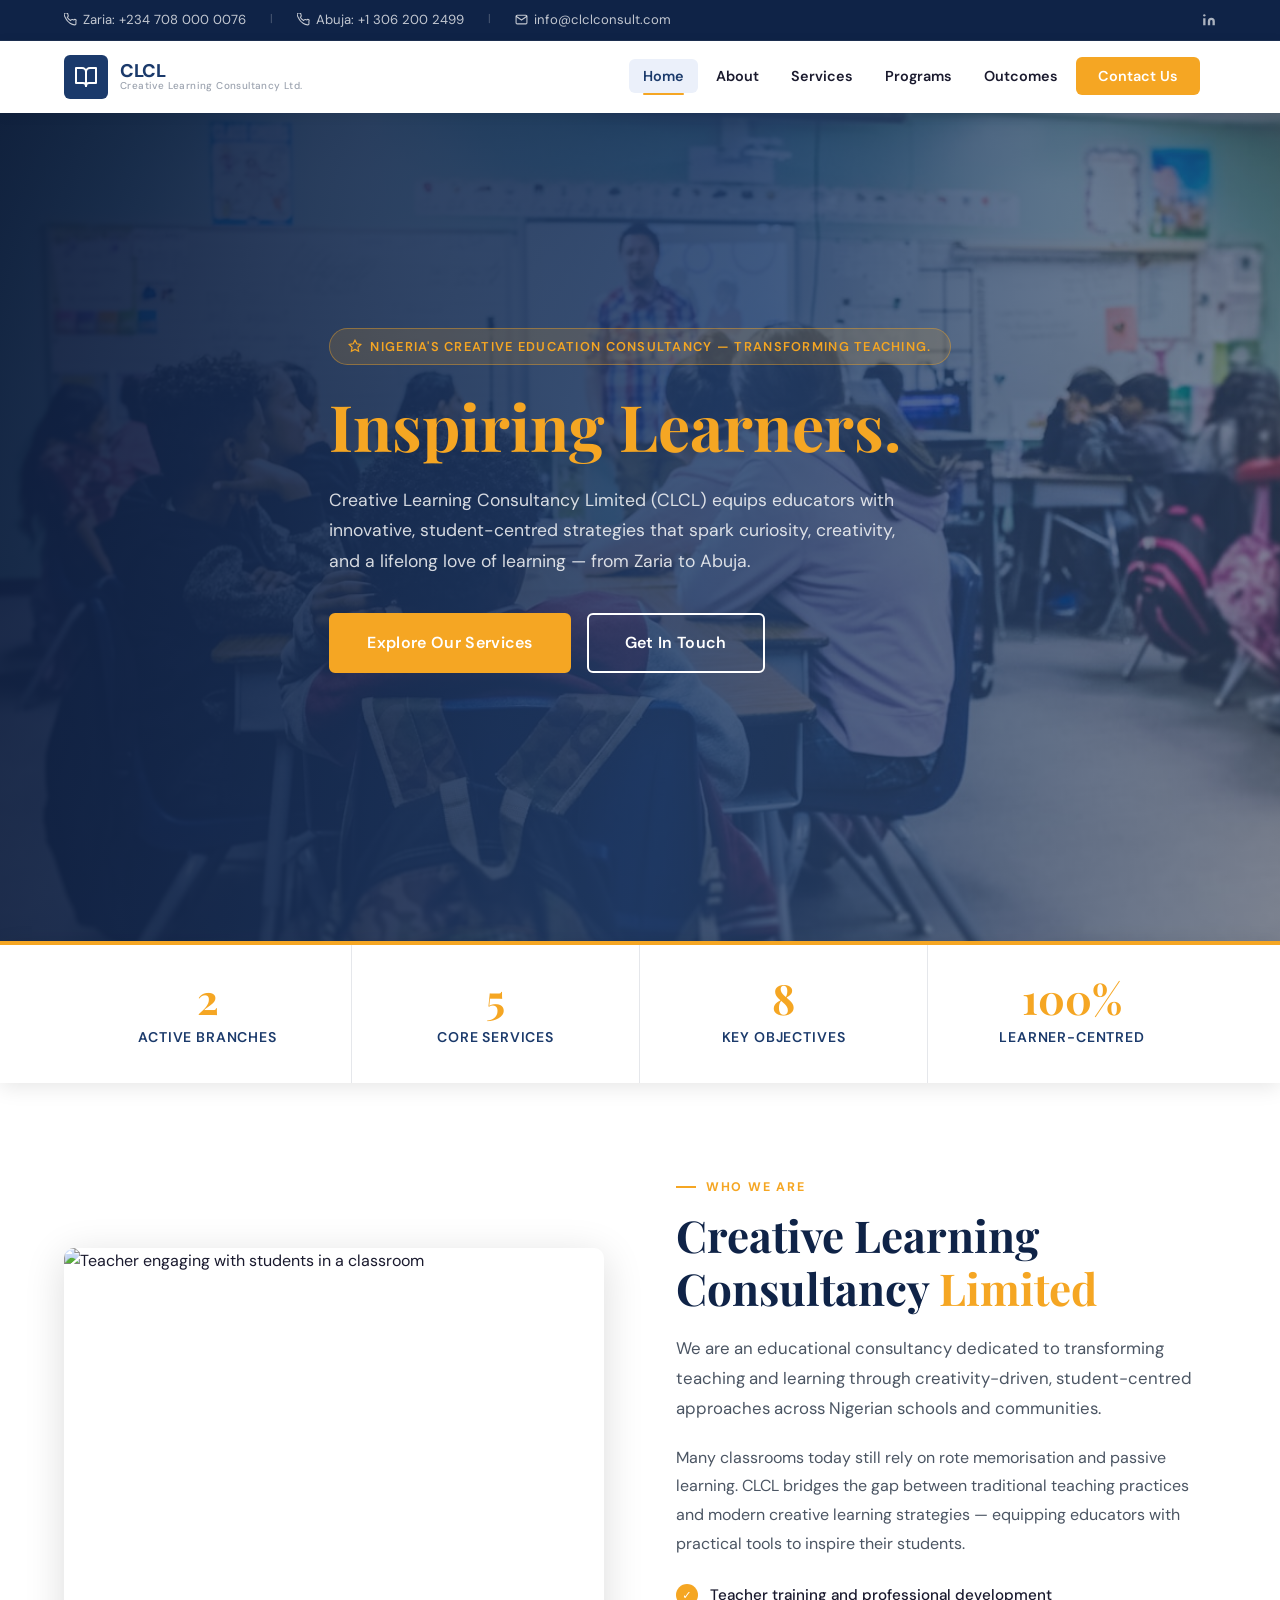
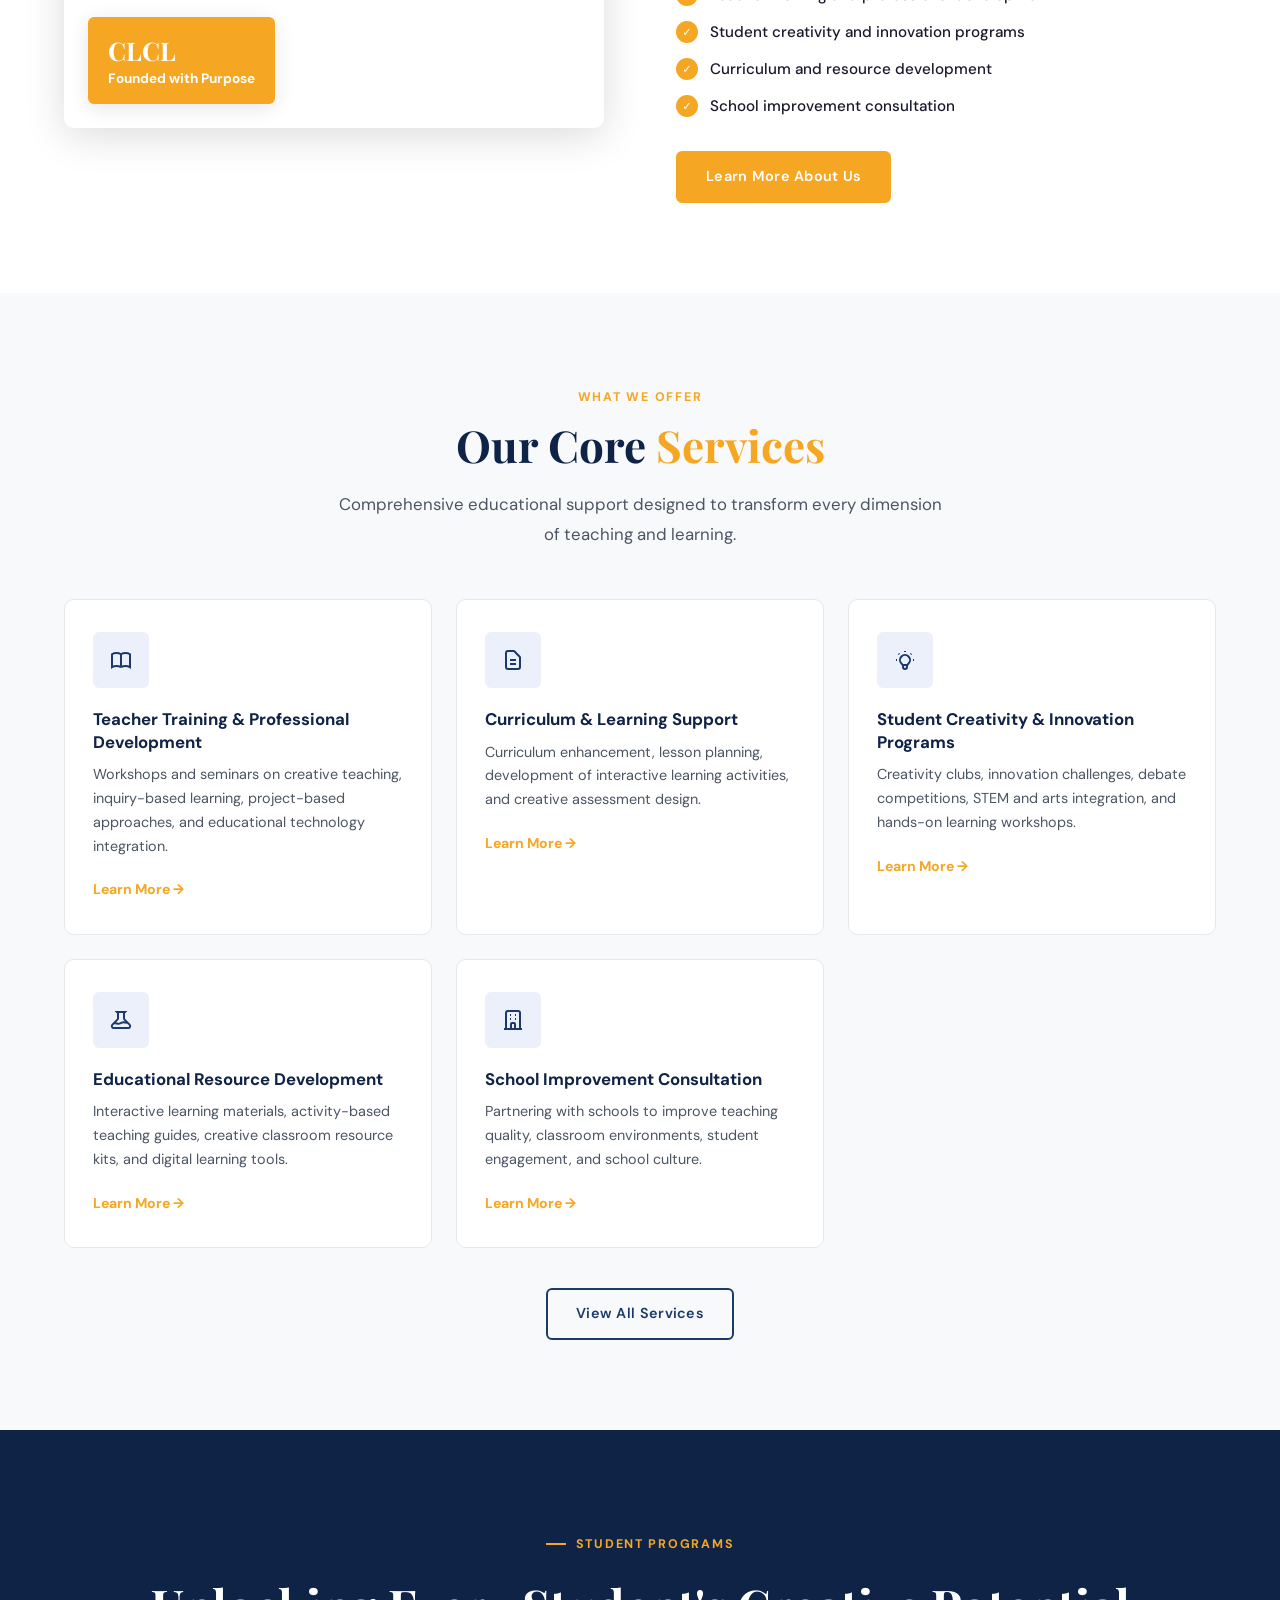
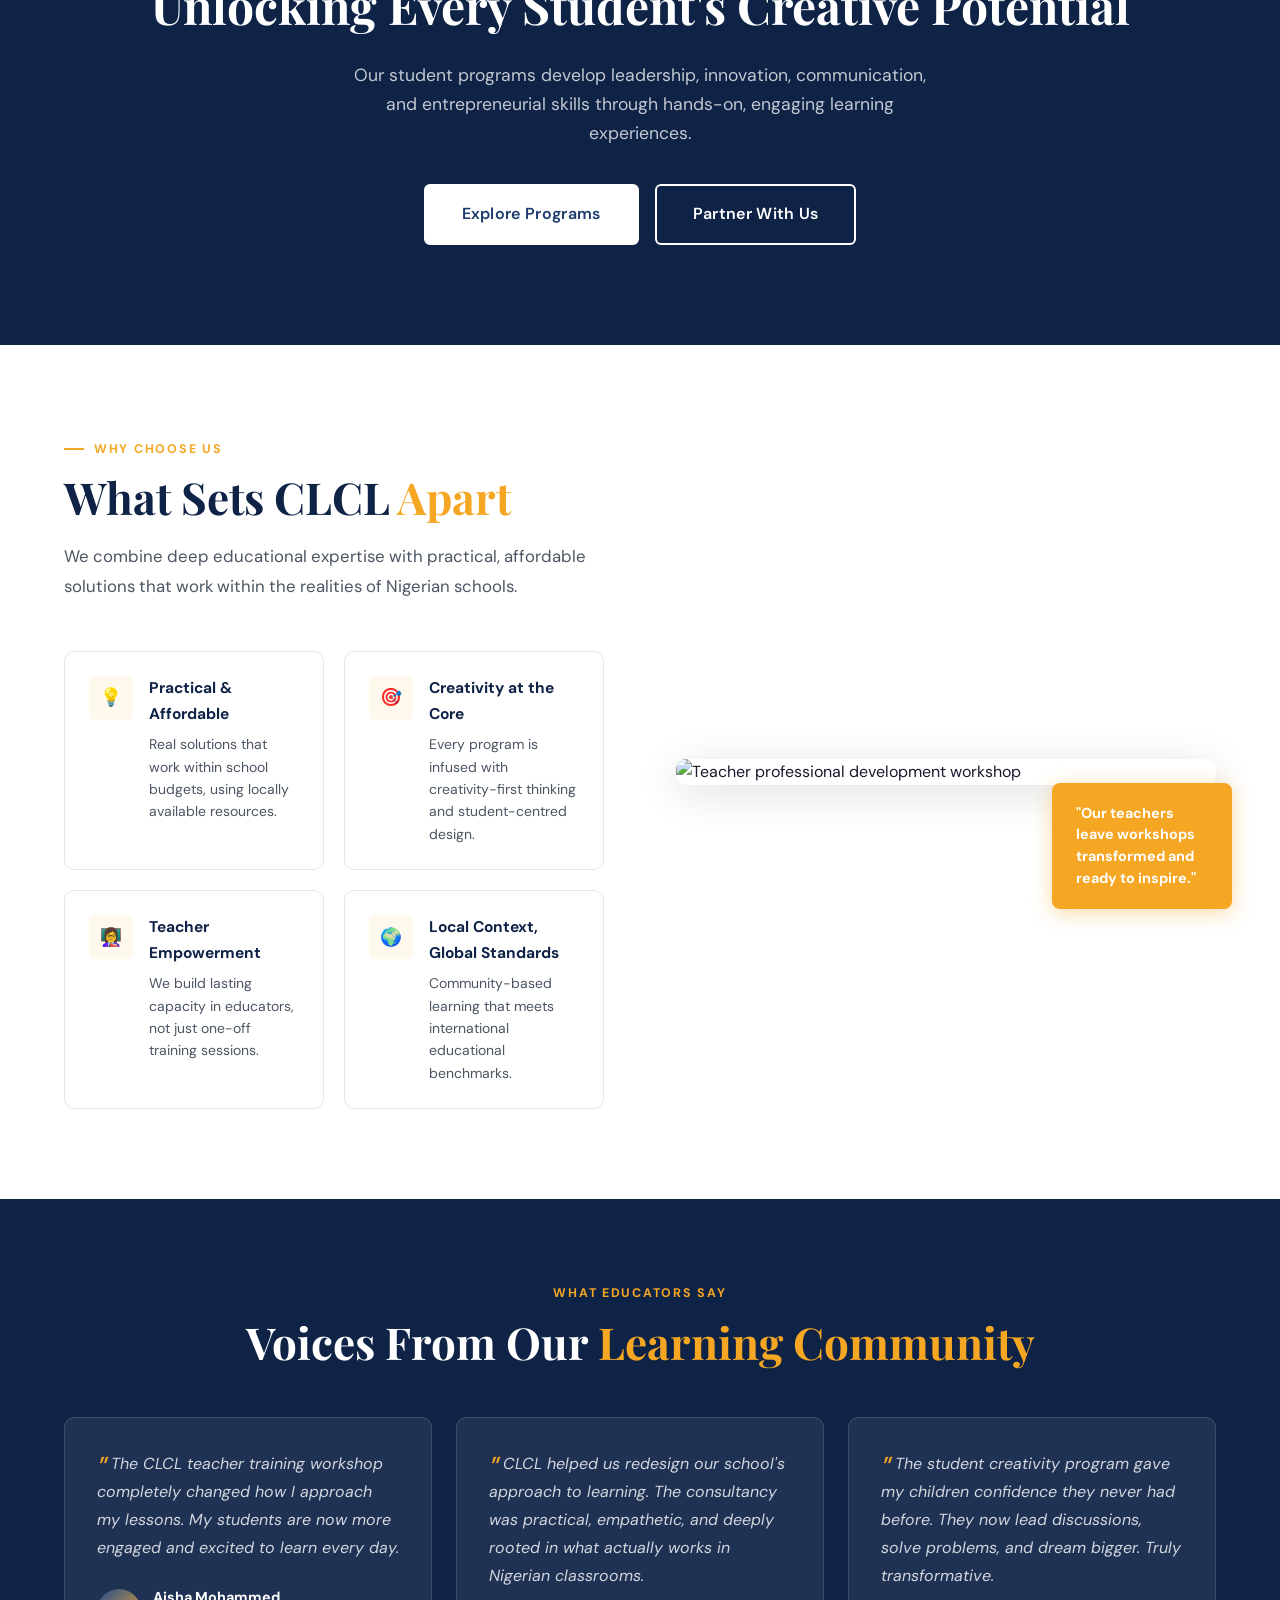
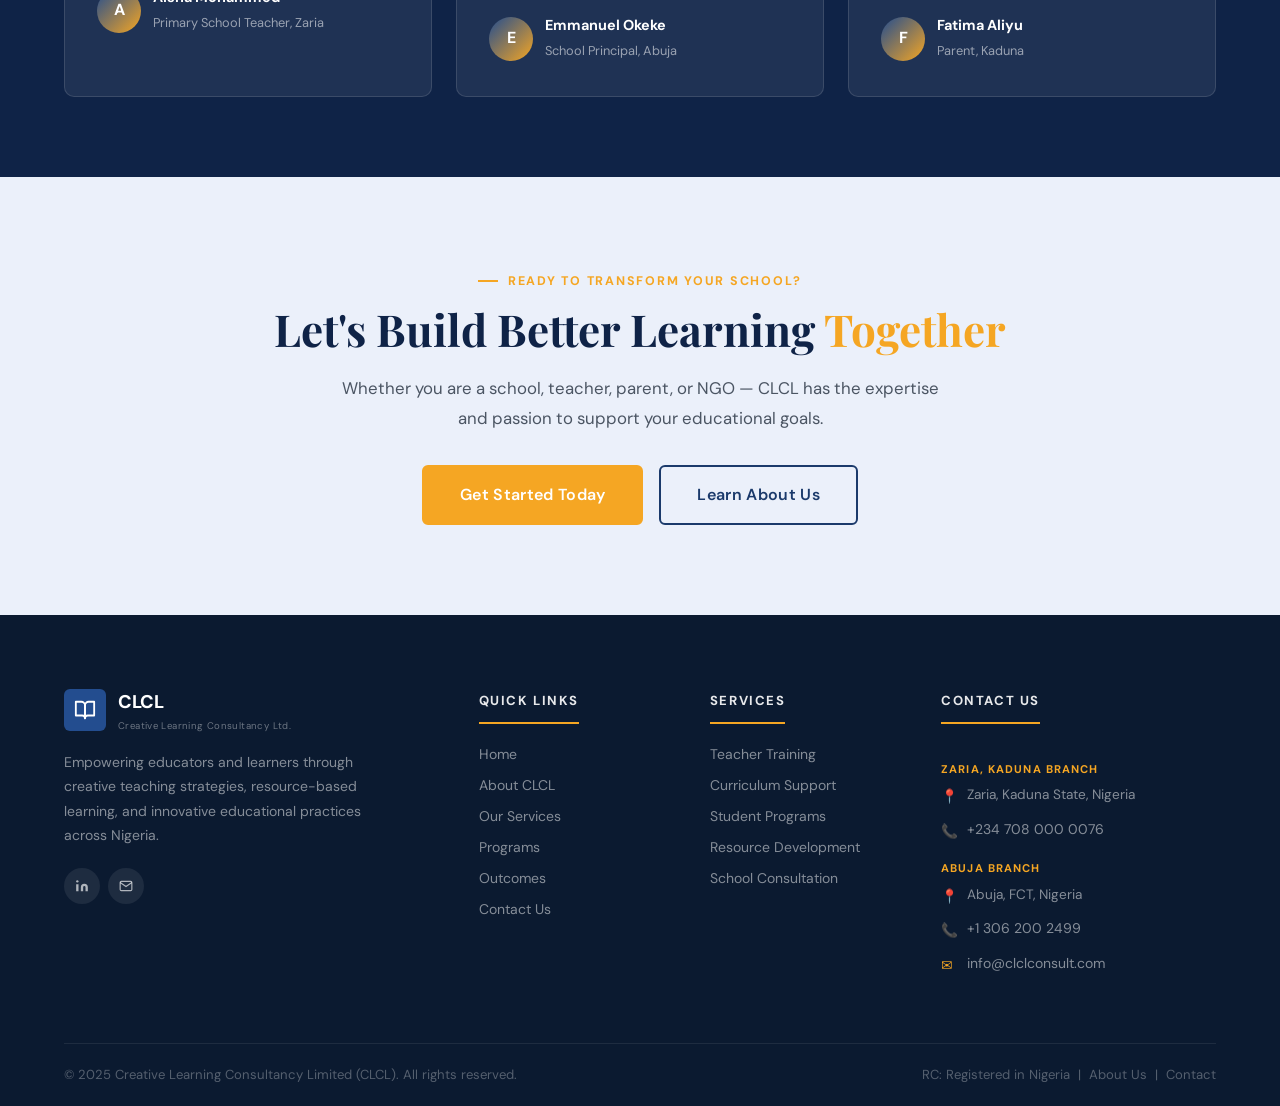
==== commit 6dbe3722: "chore: content tweaks (emails, hero section, spacing, images, locations)" ====
--- a/index.html
+++ b/index.html
@@ -22,27 +22,13 @@
       <div class="hero-content">
         <div class="hero-tag">
           <svg width="14" height="14" viewBox="0 0 24 24" fill="none" stroke="currentColor" stroke-width="2"><polygon points="12 2 15.09 8.26 22 9.27 17 14.14 18.18 21.02 12 17.77 5.82 21.02 7 14.14 2 9.27 8.91 8.26 12 2"/></svg>
-          Nigeria's Creative Education Consultancy
-        </div>
-        <h1>Transforming Teaching.<br/><span>Inspiring Learners.</span><br/>Building Futures.</h1>
+          Nigeria's Creative Education Consultancy &mdash; Transforming Teaching.
+        </div>
+        <h1><span>Inspiring Learners.</span></h1>
         <p>Creative Learning Consultancy Limited (CLCL) equips educators with innovative, student-centred strategies that spark curiosity, creativity, and a lifelong love of learning — from Zaria to Abuja.</p>
         <div class="hero-actions">
           <a href="services.html" class="btn btn-primary btn-lg">Explore Our Services</a>
           <a href="contact.html" class="btn btn-outline-white btn-lg">Get In Touch</a>
-        </div>
-        <div class="hero-badges">
-          <div class="hero-badge">
-            <div class="hero-badge-icon">✓</div>
-            <span>Practical & Affordable</span>
-          </div>
-          <div class="hero-badge">
-            <div class="hero-badge-icon">📍</div>
-            <span>2 Branches — Zaria & Abuja</span>
-          </div>
-          <div class="hero-badge">
-            <div class="hero-badge-icon">🎓</div>
-            <span>Primary, Secondary & NGOs</span>
-          </div>
         </div>
       </div>
     </div>
@@ -81,7 +67,7 @@
         </div>
       </div>
       <div class="about-snapshot-text reveal-right">
-        <div class="section-header">
+        <div class="section-header" style="margin-bottom: 20px;">
           <span class="section-label">Who We Are</span>
           <h2 class="section-title">Creative Learning Consultancy <span>Limited</span></h2>
           <p class="section-desc">We are an educational consultancy dedicated to transforming teaching and learning through creativity-driven, student-centred approaches across Nigerian schools and communities.</p>
@@ -221,20 +207,6 @@
                 <p>Community-based learning that meets international educational benchmarks.</p>
               </div>
             </div>
-            <div class="why-item">
-              <div class="why-icon-wrap">🤝</div>
-              <div>
-                <h4>Customised Support</h4>
-                <p>Tailored consultancy for each school's unique needs, culture, and goals.</p>
-              </div>
-            </div>
-            <div class="why-item">
-              <div class="why-icon-wrap">📈</div>
-              <div>
-                <h4>Measurable Impact</h4>
-                <p>Programs designed with clear, trackable outcomes for teachers and students.</p>
-              </div>
-            </div>
           </div>
         </div>
         <div class="reveal-right" style="position:relative;">
@@ -247,78 +219,6 @@
     </div>
   </section>
 
-  <!-- ══════════════ OUR BRANCHES ══════════════ -->
-  <section class="section bg-offwhite">
-    <div class="container">
-      <div class="section-header centered reveal">
-        <span class="section-label">Our Locations</span>
-        <h2 class="section-title">Two Branches, <span>One Mission</span></h2>
-        <p class="section-desc">CLCL operates from two strategic locations across Nigeria, bringing quality educational consultancy closer to the schools that need it most.</p>
-      </div>
-      <div class="branches-grid">
-        <div class="branch-card reveal delay-1">
-          <div class="branch-img">
-            <img src="https://images.unsplash.com/photo-1580582932707-520aed937b7b?w=800&q=82&fit=crop" alt="Zaria Kaduna classroom" loading="lazy" />
-          </div>
-          <div class="branch-body">
-            <span class="branch-tag">Branch 1</span>
-            <h3>Zaria, Kaduna Branch</h3>
-            <div class="branch-details">
-              <div class="branch-detail">
-                <span class="branch-detail-icon">📍</span>
-                <span>Zaria, Kaduna State, Nigeria</span>
-              </div>
-              <div class="branch-detail">
-                <span class="branch-detail-icon">📞</span>
-                <a href="tel:+2347080000076">+234 708 000 0076</a>
-              </div>
-              <div class="branch-detail">
-                <span class="branch-detail-icon">✉</span>
-                <a href="mailto:ruqayyahbabatunnde@gmail.com">ruqayyahbabatunnde@gmail.com</a>
-              </div>
-              <div class="branch-detail">
-                <span class="branch-detail-icon">🏫</span>
-                <span>Serving Kaduna State schools and surrounding communities</span>
-              </div>
-            </div>
-            <div style="margin-top:20px;">
-              <a href="contact.html" class="btn btn-secondary btn-sm">Contact This Branch</a>
-            </div>
-          </div>
-        </div>
-        <div class="branch-card reveal delay-2">
-          <div class="branch-img">
-            <img src="https://images.unsplash.com/photo-1509062522246-3755977927d7?w=800&q=82&fit=crop" alt="Abuja classroom" loading="lazy" />
-          </div>
-          <div class="branch-body">
-            <span class="branch-tag">Branch 2</span>
-            <h3>Abuja Branch</h3>
-            <div class="branch-details">
-              <div class="branch-detail">
-                <span class="branch-detail-icon">📍</span>
-                <span>Abuja, Federal Capital Territory, Nigeria</span>
-              </div>
-              <div class="branch-detail">
-                <span class="branch-detail-icon">📞</span>
-                <a href="tel:+13062002499">+1 306 200 2499</a>
-              </div>
-              <div class="branch-detail">
-                <span class="branch-detail-icon">✉</span>
-                <a href="mailto:ruqayyahbabatunnde@gmail.com">ruqayyahbabatunnde@gmail.com</a>
-              </div>
-              <div class="branch-detail">
-                <span class="branch-detail-icon">🏫</span>
-                <span>Serving FCT schools, NGOs, and educational organisations</span>
-              </div>
-            </div>
-            <div style="margin-top:20px;">
-              <a href="contact.html" class="btn btn-secondary btn-sm">Contact This Branch</a>
-            </div>
-          </div>
-        </div>
-      </div>
-    </div>
-  </section>
 
   <!-- ══════════════ TESTIMONIALS ══════════════ -->
   <section class="testimonial-strip">
